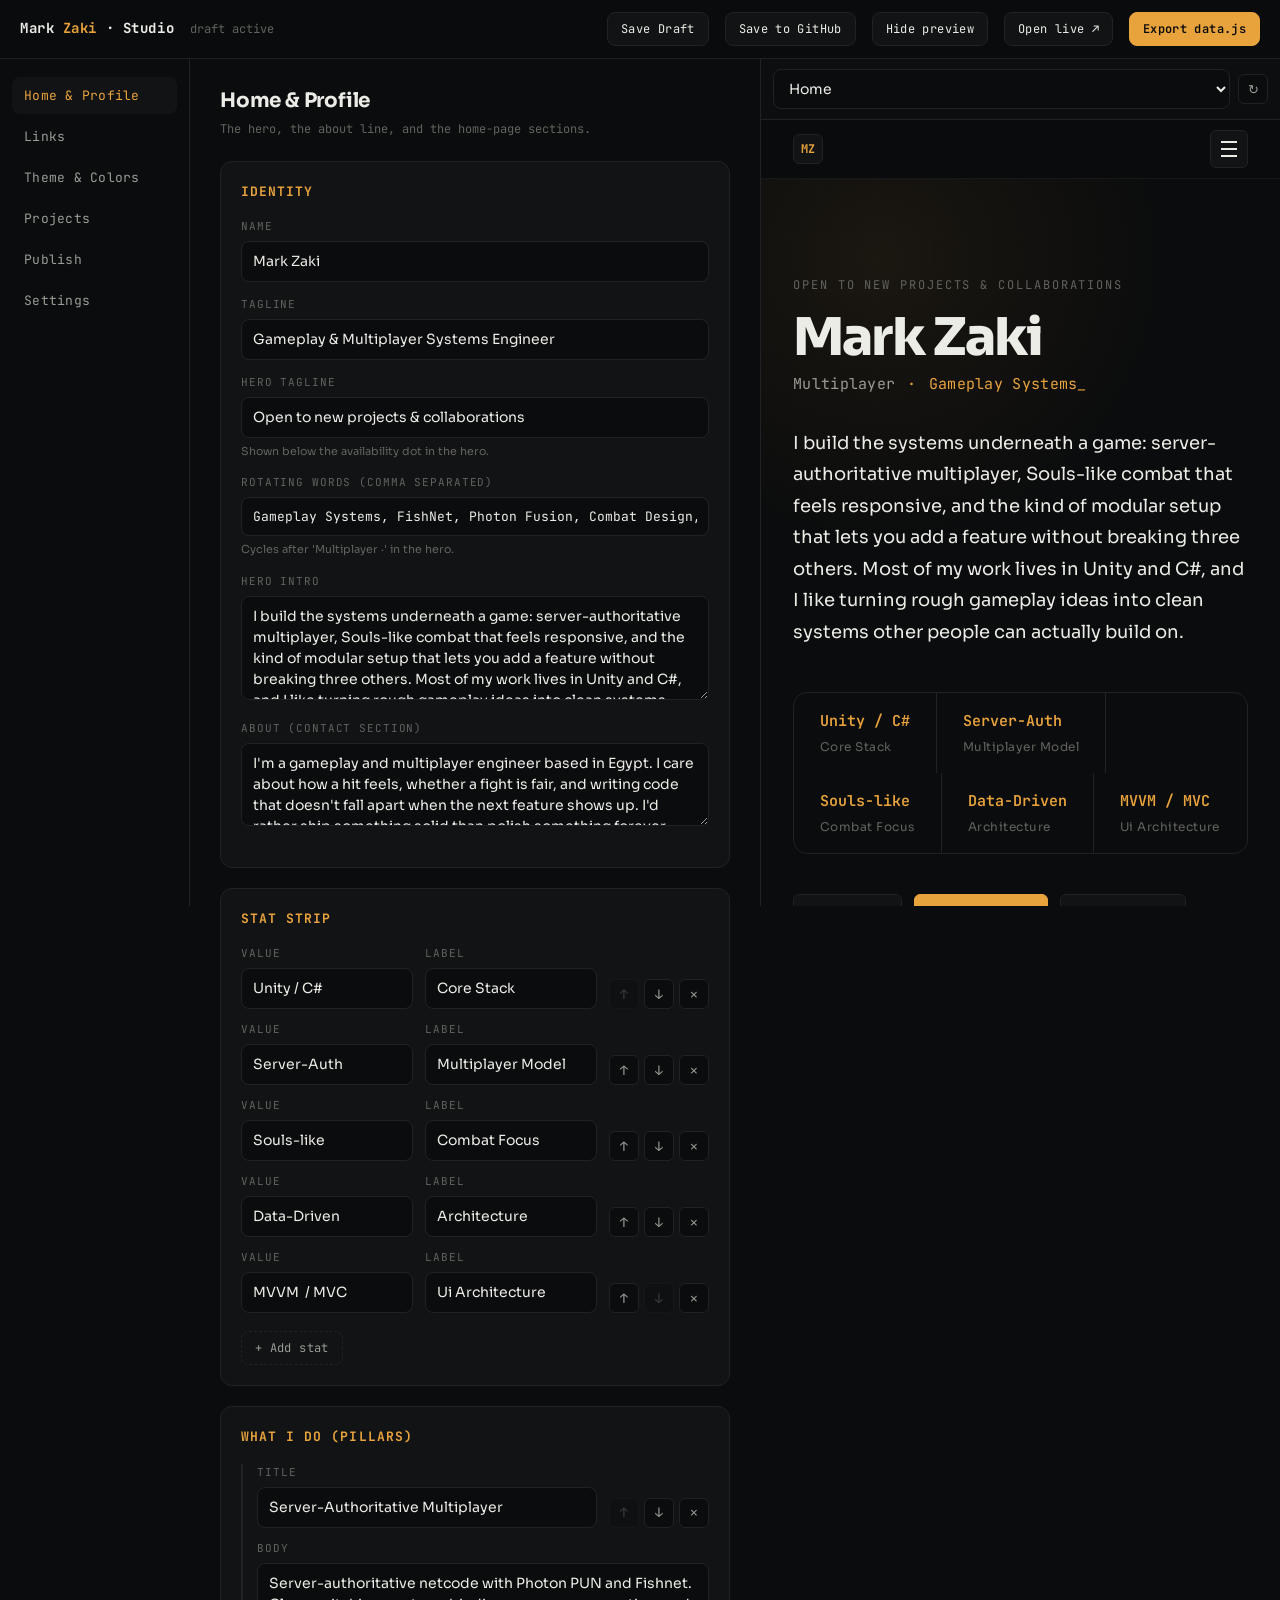
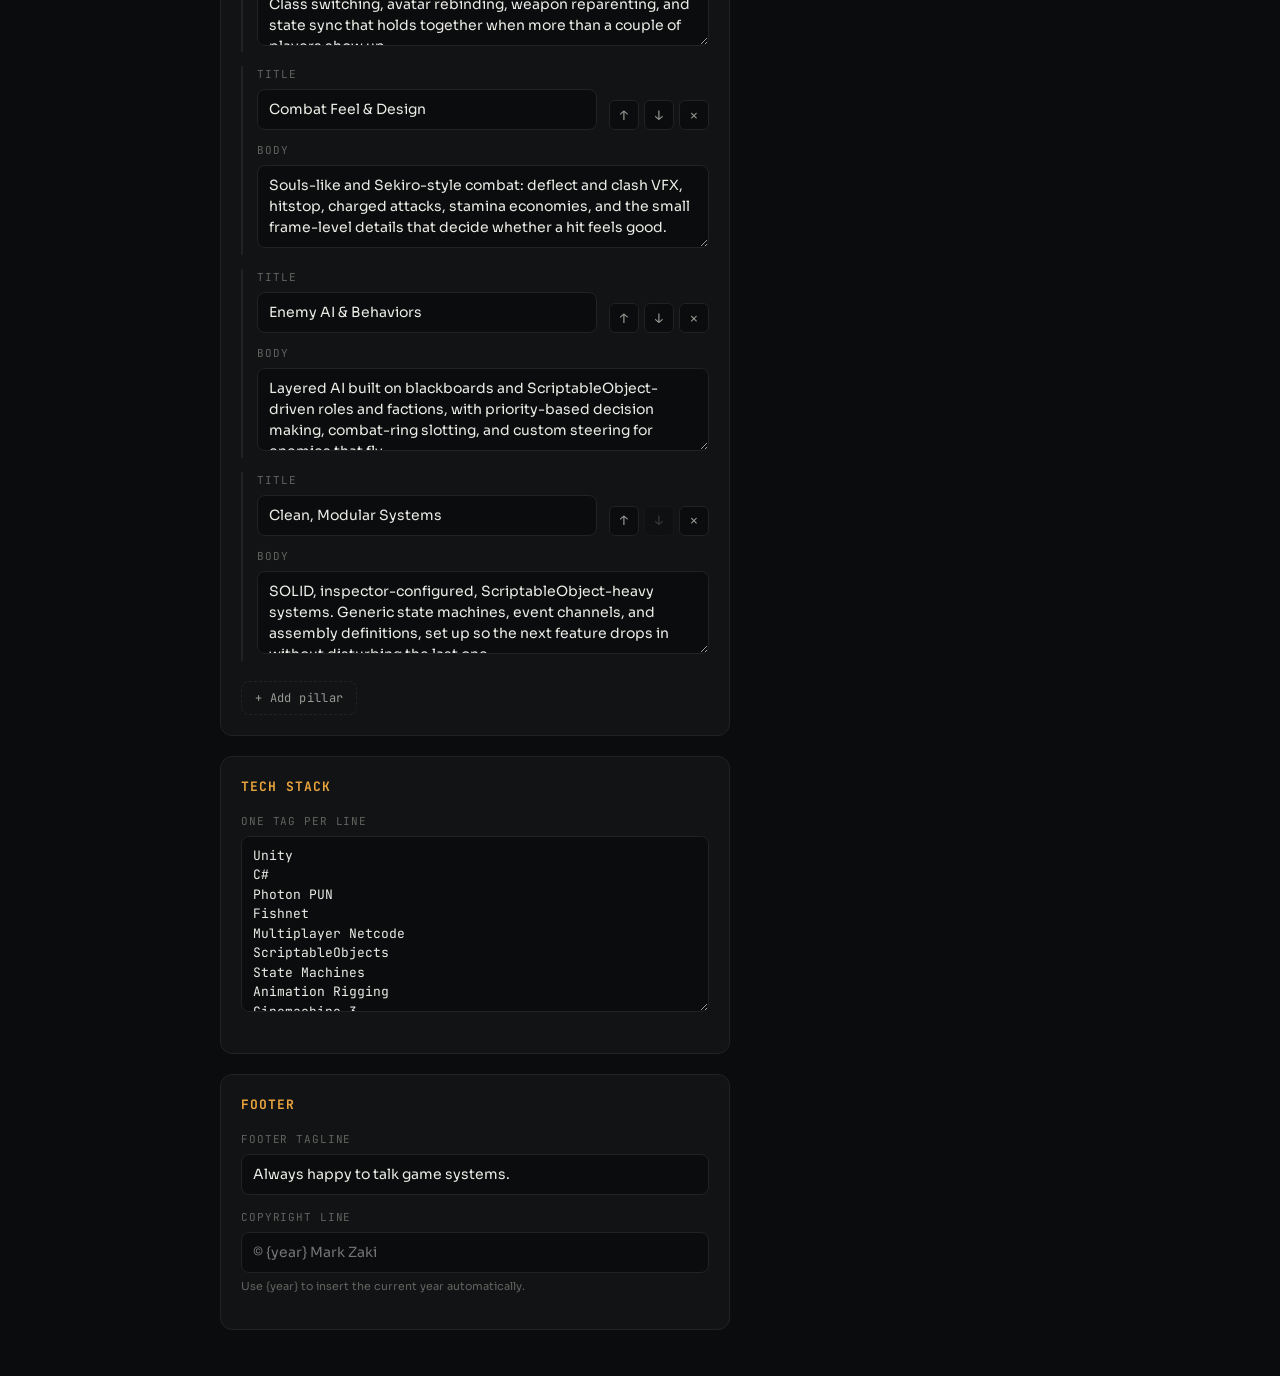
==== admin.html @ e25f1e4b "policy" ====
<!DOCTYPE html>
<html lang="en">
<head>
  <meta charset="UTF-8">
  <meta name="viewport" content="width=device-width, initial-scale=1.0">
  <meta name="referrer" content="strict-origin-when-cross-origin">
  <meta name="robots" content="noindex, nofollow">
  <title>Studio · Site Editor</title>
  <link href="https://fonts.googleapis.com/css2?family=Sora:wght@400;500;600;700;800&family=JetBrains+Mono:wght@400;500;600&display=swap" rel="stylesheet">
  <style>
    :root{
      --bg:#0b0c0d; --panel:#121315; --panel2:#0d0e0f; --line:#202225; --line-soft:#17181a;
      --text:#ECECE7; --muted:#9a9b95; --faint:#62635e; --accent:#E8A33D; --accent-deep:#a86c1f;
      --ok:#7fb069; --warn:#e06b5e; --radius:8px; --mono:"JetBrains Mono",monospace; --sans:"Sora",system-ui,sans-serif;
    }
    *{box-sizing:border-box;margin:0;padding:0}
    body{background:var(--bg);color:var(--text);font-family:var(--sans);font-size:14px;line-height:1.55;-webkit-font-smoothing:antialiased}
    a{color:var(--accent)}
    button{font-family:var(--mono);cursor:pointer}

    /* ---- top bar ---- */
    .top{position:sticky;top:0;z-index:20;display:flex;align-items:center;gap:16px;
      padding:12px 20px;background:rgba(11,12,13,.85);backdrop-filter:blur(10px);border-bottom:1px solid var(--line)}
    .top__brand{font-family:var(--mono);font-weight:700;letter-spacing:.04em}
    .top__brand b{color:var(--accent)}
    .top__status{font-family:var(--mono);font-size:12px;color:var(--faint)}
    .top__status.saved{color:var(--ok)}
    .top__spacer{flex:1}
    .top button{font-size:12px;letter-spacing:.03em;padding:8px 13px;border-radius:var(--radius);
      border:1px solid var(--line);background:var(--panel);color:var(--text);transition:.16s}
    .top button:hover{border-color:var(--accent-deep);color:var(--accent)}
    .top button.primary{background:var(--accent);color:#0a0a0b;border-color:var(--accent);font-weight:600}
    .top button.primary:hover{color:#0a0a0b;filter:brightness(1.06)}

    /* ---- layout ---- */
    .shell{display:grid;grid-template-columns:190px minmax(0,1fr) minmax(0,520px);min-height:calc(100vh - 53px)}
    .side{border-right:1px solid var(--line);padding:18px 12px;position:sticky;top:53px;align-self:start;height:calc(100vh - 53px);overflow:auto}
    .side button{display:block;width:100%;text-align:left;padding:10px 12px;margin-bottom:4px;border:0;border-radius:var(--radius);
      background:transparent;color:var(--muted);font-size:13px;letter-spacing:.02em}
    .side button:hover{background:var(--panel);color:var(--text)}
    .side button.on{background:var(--panel);color:var(--accent)}
    .main{padding:26px 30px;overflow:auto}
    .preview{border-left:1px solid var(--line);background:var(--panel2);display:flex;flex-direction:column;position:sticky;top:53px;height:calc(100vh - 53px)}
    .preview__bar{display:flex;gap:8px;align-items:center;padding:10px 12px;border-bottom:1px solid var(--line)}
    .preview__bar select{flex:1;min-width:0}
    .preview iframe{flex:1;width:100%;border:0;background:#fff}
    .preview.hidden{display:none}

    /* ---- forms ---- */
    h2.tab-title{font-size:20px;font-weight:700;letter-spacing:-.01em;margin-bottom:4px}
    .tab-sub{color:var(--faint);font-family:var(--mono);font-size:12px;margin-bottom:22px}
    .panel{border:1px solid var(--line);border-radius:12px;background:var(--panel);padding:20px;margin-bottom:20px}
    .panel>h3{font-size:13px;font-family:var(--mono);letter-spacing:.08em;text-transform:uppercase;color:var(--accent);margin-bottom:16px}
    .f{display:block;margin-bottom:14px}
    .f__label{display:block;font-family:var(--mono);font-size:11px;letter-spacing:.08em;text-transform:uppercase;color:var(--faint);margin-bottom:6px}
    .f__hint{display:block;font-size:11px;color:var(--faint);margin-top:5px}
    .in{width:100%;font-family:var(--sans);font-size:14px;color:var(--text);background:var(--bg);
      border:1px solid var(--line);border-radius:var(--radius);padding:9px 11px;line-height:1.5}
    .in:focus{outline:none;border-color:var(--accent-deep);box-shadow:0 0 0 3px rgba(232,163,61,.1)}
    textarea.in{resize:vertical;min-height:64px}
    .in--mono{font-family:var(--mono);font-size:13px}
    .row{display:flex;gap:12px;align-items:flex-end;margin-bottom:12px}
    .row .f{flex:1;margin-bottom:0}
    .grid2{display:grid;grid-template-columns:1fr 1fr;gap:0 14px}
    .check{display:inline-flex;align-items:center;gap:8px;font-size:13px;color:var(--text);margin:6px 0;cursor:pointer}
    .check input{width:16px;height:16px;accent-color:var(--accent)}
    .tools{display:flex;gap:5px}
    .mini{width:30px;height:30px;border:1px solid var(--line);border-radius:6px;background:var(--bg);color:var(--muted);font-size:13px}
    .mini:hover:not([disabled]){border-color:var(--accent-deep);color:var(--accent)}
    .mini[disabled]{opacity:.3;cursor:not-allowed}
    .add{font-size:12px;letter-spacing:.03em;padding:8px 13px;border:1px dashed var(--line);border-radius:var(--radius);
      background:transparent;color:var(--muted);margin-top:6px}
    .add:hover{border-color:var(--accent);color:var(--accent)}
    .danger{color:var(--warn);border-color:transparent;background:transparent}
    .danger:hover{color:#fff;background:var(--warn)}

    /* ---- project list ---- */
    .plist{display:flex;flex-direction:column;gap:10px}
    .pitem{display:flex;align-items:center;gap:12px;border:1px solid var(--line);border-radius:10px;background:var(--panel);padding:12px 14px}
    .pitem__main{flex:1;min-width:0}
    .pitem__title{font-weight:600}
    .pitem__meta{font-family:var(--mono);font-size:11px;color:var(--faint);white-space:nowrap;overflow:hidden;text-overflow:ellipsis}
    .star{font-size:16px;background:none;border:0;color:var(--faint)}
    .star.on{color:var(--accent)}
    .chiprow{display:flex;flex-wrap:wrap;gap:6px;margin-top:8px}
    .typebtns{display:flex;flex-wrap:wrap;gap:6px;margin-top:8px}
    .typebtns button{font-size:11px;padding:6px 10px;border:1px solid var(--line);border-radius:6px;background:var(--bg);color:var(--muted)}
    .typebtns button:hover{border-color:var(--accent-deep);color:var(--accent)}
    .media-ed{border:1px solid var(--line-soft);border-radius:10px;padding:14px;margin-bottom:12px;background:var(--panel2)}
    .sub{border-left:2px solid var(--line);padding-left:14px;margin:10px 0}
    .thumbprev{width:140px;aspect-ratio:16/10;object-fit:cover;border:1px solid var(--line);border-radius:6px;margin-top:8px;background:var(--bg)}
    .note{font-family:var(--mono);font-size:12px;color:var(--faint);background:var(--panel2);border:1px solid var(--line-soft);border-radius:8px;padding:12px 14px;margin-bottom:18px;line-height:1.6}
    .note b{color:var(--accent)}
    .swatch{display:flex;align-items:center;gap:10px;margin-bottom:10px}
    .swatch input[type=color]{width:42px;height:34px;padding:0;border:1px solid var(--line);border-radius:6px;background:none;cursor:pointer}
    .swatch input[type=text]{width:110px;font-family:var(--mono);font-size:12px}
    .swatch span{font-family:var(--mono);font-size:12px;color:var(--muted);width:130px}
    pre.export{white-space:pre-wrap;word-break:break-word;background:var(--panel2);border:1px solid var(--line);border-radius:8px;
      padding:14px;font-family:var(--mono);font-size:11px;max-height:320px;overflow:auto;color:var(--muted)}

    /* ---- lock ---- */
    .lock{position:fixed;inset:0;z-index:50;display:grid;place-items:center;background:var(--bg)}
    .lock__box{width:min(360px,90vw);text-align:center}
    .lock__box h1{font-size:18px;margin-bottom:6px}
    .lock__box p{color:var(--faint);font-size:13px;margin-bottom:18px}
    .lock__box input{margin-bottom:12px}
    .lock__box button{width:100%;padding:11px;border-radius:var(--radius);background:var(--accent);color:#0a0a0b;border:0;font-weight:600}
    .lock__err{color:var(--warn);font-size:12px;min-height:1em;margin-top:8px}
    @media(max-width:1100px){ .shell{grid-template-columns:170px 1fr} .preview{display:none} }
  </style>
</head>
<body>

  <!-- optional passphrase gate -->
  <div class="lock" id="lock" style="display:none">
    <div class="lock__box">
      <h1>Site Editor</h1>
      <p>Enter your passphrase to continue.</p>
      <input class="in" id="lock-input" type="password" placeholder="Passphrase" autocomplete="current-password">
      <button id="lock-go">Unlock</button>
      <div class="lock__err" id="lock-err"></div>
    </div>
  </div>

  <div id="app" style="display:none">
    <div class="top">
      <span class="top__brand">Mark <b>Zaki</b> · Studio</span>
      <span class="top__status" id="status">draft loaded</span>
      <span class="top__spacer"></span>
      <button id="btn-save">Save Draft</button>
      <button id="btn-github">Save to GitHub</button>
      <button id="btn-preview-toggle">Hide preview</button>
      <button id="btn-open">Open live ↗</button>
      <button class="primary" id="btn-export">Export data.js</button>
    </div>

    <div class="shell">
      <nav class="side" id="side"></nav>
      <main class="main" id="main"></main>
      <section class="preview" id="preview">
        <div class="preview__bar">
          <select class="in" id="preview-page">
            <option value="index.html">Home</option>
            <option value="projects.html">All Projects</option>
          </select>
          <button class="mini" id="preview-refresh" title="Refresh">↻</button>
        </div>
        <iframe id="preview-frame" title="Live preview"></iframe>
      </section>
    </div>
  </div>

  <!-- defaults come from the committed data file -->
  <script src="data.js"></script>
  <script>
  (function(){
    "use strict";
    var DRAFT_KEY = "mzPortfolioDraft";
    var PASS_KEY  = "mzAdminPassHash";

    /* ---------- tiny DOM helper ---------- */
    function h(tag, opts, kids){
      var e = document.createElement(tag);
      opts = opts || {};
      if (typeof opts === "string") { e.className = opts; }
      else {
        for (var k in opts){
          if (k === "class") e.className = opts[k];
          else if (k === "text") e.textContent = opts[k];
          else if (k === "html") e.innerHTML = opts[k];
          else if (k === "attrs") for (var a in opts.attrs) e.setAttribute(a, opts.attrs[a]);
          else if (k === "on") for (var ev in opts.on) e.addEventListener(ev, opts.on[ev]);
          else { try { e[k] = opts[k]; } catch(_){ e.setAttribute(k, opts[k]); } }
        }
      }
      if (kids != null){
        (Array.isArray(kids)?kids:[kids]).forEach(function(c){
          if (c == null || c === false) return;
          e.appendChild(typeof c === "string" ? document.createTextNode(c) : c);
        });
      }
      return e;
    }
    function clone(o){ return JSON.parse(JSON.stringify(o)); }
    function slug(s){ return String(s||"").toLowerCase().trim().replace(/[^a-z0-9]+/g,"-").replace(/^-|-$/g,"") || "project"; }
    function parseYouTube(v){ if(!v) return ""; var s=String(v).trim(); var m=s.match(/(?:youtu\.be\/|v=|embed\/|shorts\/|live\/)([\w-]{6,})/); return m ? m[1] : s; }

    /* ---------- state ---------- */
    var DEFAULTS = {
      PROFILE: (typeof PROFILE !== "undefined") ? clone(PROFILE) : {},
      THEME:   (typeof THEME   !== "undefined") ? clone(THEME)   : {},
      PROJECTS:(typeof PROJECTS !== "undefined") ? clone(PROJECTS): []
    };
    var state;
    (function init(){
      var draft = null;
      try { draft = JSON.parse(localStorage.getItem(DRAFT_KEY) || "null"); } catch(e){}
      state = draft && draft.PROFILE ? draft : clone(DEFAULTS);
      // make sure containers exist
      state.PROFILE = state.PROFILE || {};
      state.THEME = state.THEME || clone(DEFAULTS.THEME);
      state.PROJECTS = state.PROJECTS || [];
    })();

    var statusEl, mainEl, previewFrame, previewPage, previewBox, savedTimer, prevTimer;
    var GH_KEY = "mzGitHubSettings";
    function loadGitHubSettings(){ try { return JSON.parse(localStorage.getItem(GH_KEY) || "null"); } catch(e){ return null; } }
    function saveGitHubSettings(s){ localStorage.setItem(GH_KEY, JSON.stringify(s)); }
    function utf8ToBase64(str){
      var bytes = new TextEncoder().encode(str);
      var bin = Array.from(bytes, function(b){ return String.fromCharCode(b); }).join("");
      return btoa(bin);
    }
    function setStatus(txt, ok){ if(!statusEl) return; statusEl.textContent = txt; statusEl.className = "top__status" + (ok?" saved":""); }
    function save(){
      localStorage.setItem(DRAFT_KEY, JSON.stringify(state));
      setStatus("saved ✓", true);
      clearTimeout(savedTimer); savedTimer = setTimeout(function(){ setStatus("draft active"); }, 1200);
      clearTimeout(prevTimer); prevTimer = setTimeout(refreshPreview, 700);
    }
    function reRender(){ save(); render(); }

    function refreshPreview(){
      if (!previewFrame || previewBox.classList.contains("hidden")) return;
      var base = previewPage.value;
      previewFrame.src = base + (base.indexOf("?")>-1?"&":"?") + "_=" + Date.now();
    }

    function saveToGitHub(){
      var gh = loadGitHubSettings() || {};
      if (!gh.token || !gh.owner || !gh.repo) {
        alert("Configure GitHub token, owner, and repo in Settings first.");
        current = "settings"; editing = null; render(); return;
      }
      var content = buildDataJs();
      var b64 = utf8ToBase64(content);
      var path = gh.path || "data.js";
      var branch = gh.branch || "main";
      var apiUrl = "https://api.github.com/repos/" + encodeURIComponent(gh.owner) + "/" + encodeURIComponent(gh.repo) + "/contents/" + path;

      setStatus("saving to GitHub...");
      fetch(apiUrl + "?ref=" + encodeURIComponent(branch), {
        headers: { "Authorization": "token " + gh.token, "Accept": "application/vnd.github.v3+json" }
      })
      .then(function(r){ return r.json().then(function(d){ return {ok:r.ok, status:r.status, data:d}; }); })
      .then(function(res){
        if (!res.ok && res.status !== 404) {
          throw new Error(res.data.message || "GitHub error " + res.status);
        }
        var sha = res.status === 404 ? null : res.data.sha;
        var body = { message: "Update data.js from admin panel", content: b64, branch: branch };
        if (sha) body.sha = sha;
        return fetch(apiUrl, {
          method: "PUT",
          headers: {
            "Authorization": "token " + gh.token,
            "Accept": "application/vnd.github.v3+json",
            "Content-Type": "application/json"
          },
          body: JSON.stringify(body)
        });
      })
      .then(function(r){ return r.json().then(function(d){ return {ok:r.ok, status:r.status, data:d}; }); })
      .then(function(res){
        if (!res.ok) throw new Error(res.data.message || "GitHub PUT error " + res.status);
        setStatus("saved to GitHub ✓", true);
        clearTimeout(savedTimer); savedTimer = setTimeout(function(){ setStatus("draft active"); }, 3000);
        alert("data.js committed to GitHub. It may take 1–2 minutes for GitHub Pages to update.");
      })
      .catch(function(err){
        setStatus("GitHub save failed", false);
        console.error(err);
        alert("Failed to save to GitHub: " + err.message);
      });
    }

    /* ---------- field builders ---------- */
    function field(label, value, onChange, o){
      o = o || {};
      var props = {
        class: "in" + (o.mono ? " in--mono" : ""),
        value: value == null ? "" : value,
        placeholder: o.placeholder || "",
        on: { input: function(e){ onChange(e.target.value); } }
      };
      if (o.textarea) props.rows = o.rows || 4;     // textareas: rows, never .type (read-only)
      else props.type = o.type || "text";
      var input = h(o.textarea ? "textarea" : "input", props);
      return h("label", {class:"f"}, [
        h("span", {class:"f__label", text:label}),
        input,
        o.hint ? h("span",{class:"f__hint",text:o.hint}) : null
      ]);
    }
    function selectField(label, value, options, onChange){
      var sel = h("select", {class:"in", on:{ change:function(e){ onChange(e.target.value); } }},
        options.map(function(o){ return h("option",{value:o.value, selected:o.value===value, text:o.label}); }));
      return h("label",{class:"f"},[ h("span",{class:"f__label",text:label}), sel ]);
    }
    function checkField(label, checked, onChange){
      return h("label",{class:"check"},[
        h("input",{type:"checkbox", checked:!!checked, on:{ change:function(e){ onChange(e.target.checked); } }}),
        h("span",{text:label})
      ]);
    }
    function uploadField(label, cb){
      var input = h("input",{type:"file", class:"in", attrs:{accept:"image/*"}, on:{ change:function(e){
        var f = e.target.files[0]; if(!f) return;
        var r = new FileReader();
        r.onload = function(){
          if (f.size > 800*1024 && !confirm("This image is "+Math.round(f.size/1024)+" KB. Embedding large images bloats data.js. For big files, drop them in assets/media/ and paste the path instead.\n\nEmbed anyway?")) { e.target.value=""; return; }
          cb(r.result);
        };
        r.readAsDataURL(f);
      }}});
      return h("label",{class:"f"},[ h("span",{class:"f__label",text:label}), input ]);
    }
    function rowTools(arr, i, after){
      function mk(t, disabled, fn){ return h("button",{class:"mini", text:t, attrs: disabled?{disabled:""}:{}, on:{ click:fn }}); }
      return h("div",{class:"tools"},[
        mk("↑", i===0, function(){ var t=arr[i-1]; arr[i-1]=arr[i]; arr[i]=t; after(); }),
        mk("↓", i===arr.length-1, function(){ var t=arr[i+1]; arr[i+1]=arr[i]; arr[i]=t; after(); }),
        mk("✕", false, function(){ if(confirm("Remove this item?")){ arr.splice(i,1); after(); } })
      ]);
    }
    function addBtn(label, fn){ return h("button",{class:"add", text:label, on:{ click:fn }}); }
    function panel(title, kids){ return h("div",{class:"panel"},[ h("h3",{text:title}) ].concat(Array.isArray(kids)?kids:[kids])); }
    function listToText(a){ return (a||[]).join("\n"); }
    function textToList(t){ return String(t||"").split("\n").map(function(s){return s.trim();}).filter(Boolean); }
    function csvToList(t){ return String(t||"").split(",").map(function(s){return s.trim();}).filter(Boolean); }

    /* ---------- media editor (cover / hero / gallery items) ---------- */
    function mediaEditor(m, after, opts){
      opts = opts || {};
      var wrap = h("div",{class:"media-ed"});
      function rebuild(){ var n = mediaEditor(m, after, opts); wrap.replaceWith(n); }
      var types = ["text","image","video","youtube","embed"];
      wrap.appendChild(selectField("Media type", m.type || "text",
        types.map(function(t){return {value:t,label:t};}),
        function(v){ m.type = v; save(); rebuild(); }));

      if (!m.type || m.type === "text"){
        wrap.appendChild(field("Big label", m.label, function(v){ m.label=v; save(); }, {placeholder:"RUF", mono:true}));
        wrap.appendChild(field("Sub-label", m.sub, function(v){ m.sub=v; save(); }, {placeholder:"Radiant Undead Framework"}));
      } else if (m.type === "image"){
        wrap.appendChild(field("Image path or URL", m.src, function(v){ m.src=v; save(); rebuild(); }, {placeholder:"assets/media/shot.png", mono:true}));
        wrap.appendChild(uploadField("…or upload an image (embeds into the file)", function(d){ m.src=d; save(); rebuild(); }));
        wrap.appendChild(field("Alt text", m.alt, function(v){ m.alt=v; save(); }));
        if (m.src) wrap.appendChild(h("img",{class:"thumbprev", src:m.src, alt:""}));
      } else if (m.type === "video"){
        wrap.appendChild(field("Video path or URL (.mp4)", m.src, function(v){ m.src=v; save(); }, {placeholder:"assets/media/clip.mp4", mono:true}));
        wrap.appendChild(field("Poster image (path/URL)", m.poster, function(v){ m.poster=v; save(); }, {placeholder:"assets/media/poster.png", mono:true}));
        wrap.appendChild(field("Short label", m.label, function(v){ m.label=v; save(); }));
      } else if (m.type === "youtube"){
        var ytInput;
        var ytOnChange = function(e){
          var id = parseYouTube(e.target.value);
          m.id = id;
          e.target.value = id;
          save();
        };
        ytInput = h("input", {class:"in in--mono", type:"text", value: m.id || "", placeholder:"https://youtu.be/VIDEO_ID",
          on: { change: ytOnChange, blur: ytOnChange }});
        wrap.appendChild(h("label",{class:"f"},[
          h("span",{class:"f__label",text:"YouTube link or ID"}),
          ytInput,
          h("span",{class:"f__hint",text:"Paste the full link. The ID is extracted when you leave the field."})
        ]));
        wrap.appendChild(field("Short label", m.label, function(v){ m.label=v; save(); }));
      } else if (m.type === "embed"){
        wrap.appendChild(field("Embed URL (iframe src)", m.src, function(v){ m.src=v; save(); }, {placeholder:"https://itch.io/embed/123456", mono:true, hint:"itch.io, Sketchfab, Steam widget, etc."}));
        wrap.appendChild(field("Title / label", m.title || m.label, function(v){ m.title=v; save(); }));
      }

      if (opts.gallery){
        wrap.appendChild(checkField("Featured: show this one first in the gallery", m.featured, function(c){
          if (c) opts.list.forEach(function(x){ if(x!==m) x.featured=false; });
          m.featured = c; after();
        }));
        wrap.appendChild(field("Caption under main viewer", m.label2, function(v){ m.label2=v; save(); }));
      }
      return wrap;
    }

    /* ====================================================================
       TABS
       ==================================================================== */
    var TABS = [
      {id:"home",     label:"Home & Profile", render:renderHome},
      {id:"links",    label:"Links",          render:renderLinks},
      {id:"theme",    label:"Theme & Colors", render:renderTheme},
      {id:"projects", label:"Projects",       render:renderProjects},
      {id:"publish",  label:"Publish",        render:renderPublish},
      {id:"settings", label:"Settings",       render:renderSettings}
    ];
    var current = "home";
    var editing = null; // project index when editing

    function render(){
      // sidebar
      var side = document.getElementById("side");
      side.innerHTML = "";
      TABS.forEach(function(t){
        side.appendChild(h("button",{class: current===t.id?"on":"", text:t.label, on:{ click:function(){ current=t.id; editing=null; render(); mainEl.scrollTop=0; } }}));
      });
      mainEl.innerHTML = "";
      var tab = TABS.filter(function(t){return t.id===current;})[0];
      tab.render();
    }
    function head(title, sub){
      mainEl.appendChild(h("h2",{class:"tab-title",text:title}));
      if (sub) mainEl.appendChild(h("div",{class:"tab-sub",text:sub}));
    }

    /* ---------- HOME & PROFILE ---------- */
    function renderHome(){
      head("Home & Profile", "The hero, the about line, and the home-page sections.");
      var P = state.PROFILE;

      mainEl.appendChild(panel("Identity", [
        field("Name", P.name, function(v){ P.name=v; save(); }),
        field("Tagline", P.tagline, function(v){ P.tagline=v; save(); }, {placeholder:"Gameplay & Multiplayer Systems Engineer"}),
        field("Hero tagline", P.heroTag, function(v){ P.heroTag=v; save(); }, {placeholder:"Open to new projects & collaborations", hint:"Shown below the availability dot in the hero."}),
        field("Rotating words (comma separated)", (P.roleWords||[]).join(", "), function(v){ P.roleWords=csvToList(v); save(); }, {mono:true, hint:"Cycles after 'Multiplayer ·' in the hero."}),
        field("Hero intro", P.intro, function(v){ P.intro=v; save(); }, {textarea:true, rows:4}),
        field("About (contact section)", P.about, function(v){ P.about=v; save(); }, {textarea:true, rows:3})
      ]));

      // stats
      var stats = P.stats || (P.stats=[]);
      var statBox = h("div");
      stats.forEach(function(s,i){
        statBox.appendChild(h("div",{class:"row"},[
          field("Value", s.value, function(v){ s.value=v; save(); }),
          field("Label", s.label, function(v){ s.label=v; save(); }),
          rowTools(stats,i,reRender)
        ]));
      });
      statBox.appendChild(addBtn("+ Add stat", function(){ stats.push({value:"",label:""}); reRender(); }));
      mainEl.appendChild(panel("Stat strip", statBox));

      // pillars
      var pillars = P.pillars || (P.pillars=[]);
      var pBox = h("div");
      pillars.forEach(function(p,i){
        pBox.appendChild(h("div",{class:"sub"},[
          h("div",{class:"row"},[ field("Title", p.title, function(v){ p.title=v; save(); }), rowTools(pillars,i,reRender) ]),
          field("Body", p.body, function(v){ p.body=v; save(); }, {textarea:true, rows:3})
        ]));
      });
      pBox.appendChild(addBtn("+ Add pillar", function(){ pillars.push({title:"",body:""}); reRender(); }));
      mainEl.appendChild(panel("What I Do (pillars)", pBox));

      // stack
      mainEl.appendChild(panel("Tech stack", [
        field("One tag per line", listToText(P.stack), function(v){ P.stack=textToList(v); save(); }, {textarea:true, rows:8, mono:true})
      ]));

      mainEl.appendChild(panel("Footer", [
        field("Footer tagline", P.footerTagline || "", function(v){ P.footerTagline=v; save(); }, {placeholder:"Always happy to talk game systems."}),
        field("Copyright line", P.copyright || "", function(v){ P.copyright=v; save(); }, {placeholder:"© {year} Mark Zaki", hint:"Use {year} to insert the current year automatically."})
      ]));
    }

    /* ---------- LINKS ---------- */
    function renderLinks(){
      head("Links", "Buttons and social icons across the site. Leave a field blank to hide it.");
      var L = state.PROFILE.links || (state.PROFILE.links = {});
      mainEl.appendChild(panel("Profile links", [
        field("GitHub URL", L.github, function(v){ L.github=v; save(); }, {placeholder:"https://github.com/username", mono:true}),
        field("LinkedIn URL", L.linkedin, function(v){ L.linkedin=v; save(); }, {placeholder:"https://linkedin.com/in/username", mono:true}),
        field("Email", L.email, function(v){ L.email = v && v.indexOf("mailto:")!==0 && v.indexOf("@")>-1 ? "mailto:"+v : v; save(); }, {placeholder:"you@email.com", mono:true, hint:"'mailto:' is added automatically."}),
        field("Resume / CV path", L.resume, function(v){ L.resume=v; save(); }, {placeholder:"assets/resume.pdf", mono:true})
      ]));
    }

    /* ---------- THEME ---------- */
    function renderTheme(){
      head("Theme & Colors", "Re-skin the whole site. Changes appear in the preview after a moment.");
      var T = state.THEME;
      var swatches = [
        ["bg","Page background"],["bg2","Alt band"],["surface","Card surface"],["surface2","Hover surface"],
        ["line","Borders"],["lineSoft","Faint borders"],["text","Primary text"],["muted","Secondary text"],
        ["faint","Captions"],["accent","Accent"],["accentSoft","Accent (light)"],["accentDeep","Accent (deep)"]
      ];
      var box = h("div");
      swatches.forEach(function(pair){
        var key = pair[0];
        function setVal(v){ T[key]=v; save(); }
        var color = h("input",{type:"color", value: /^#/.test(T[key]||"")?T[key]:"#000000", on:{ input:function(e){ setVal(e.target.value); txt.value=e.target.value; } }});
        var txt = h("input",{type:"text", class:"in", value:T[key]||"", on:{ input:function(e){ setVal(e.target.value); if(/^#[0-9a-fA-F]{6}$/.test(e.target.value)) color.value=e.target.value; } }});
        box.appendChild(h("div",{class:"swatch"},[ h("span",{text:pair[1]}), color, txt ]));
      });
      mainEl.appendChild(panel("Palette", box));
      mainEl.appendChild(panel("Reset", [
        h("button",{class:"add", text:"Reset colors to default", on:{ click:function(){ if(confirm("Reset all colors to the original palette?")){ state.THEME = clone(DEFAULTS.THEME); reRender(); } }}})
      ]));
    }

    /* ---------- PROJECTS ---------- */
    function renderProjects(){
      if (editing != null) return renderProjectEditor(editing);
      head("Projects", state.PROJECTS.length + " project(s). Featured ones show on the home page.");
      var list = h("div",{class:"plist"});
      state.PROJECTS.forEach(function(p,i){
        list.appendChild(h("div",{class:"pitem"},[
          h("button",{class:"star"+(p.featured?" on":""), text:p.featured?"★":"☆", attrs:{title:"Toggle featured"}, on:{ click:function(){ p.featured=!p.featured; reRender(); } }}),
          h("div",{class:"pitem__main"},[
            h("div",{class:"pitem__title",text:p.title||"(untitled)"}),
            h("div",{class:"pitem__meta",text:(p.id||"")+"  ·  "+((p.tags||[]).join(", "))})
          ]),
          h("button",{class:"mini", text:"✎", attrs:{title:"Edit"}, on:{ click:function(){ editing=i; render(); mainEl.scrollTop=0; } }}),
          h("button",{class:"mini", text:"⧉", attrs:{title:"Duplicate"}, on:{ click:function(){ var c=clone(p); c.id=uniqueId(p.id||p.title); c.title=(p.title||"Project")+" copy"; state.PROJECTS.splice(i+1,0,c); reRender(); } }}),
          rowTools(state.PROJECTS,i,reRender)
        ]));
      });
      mainEl.appendChild(list);
      mainEl.appendChild(addBtn("+ New project", function(){
        state.PROJECTS.push({ id:uniqueId("new-project"), title:"New Project", subtitle:"", tagline:"", tags:[], featured:false,
          cover:{type:"text",label:"NEW",sub:""}, role:"", timeline:"", techStack:"", media:[], sections:[], gallery:[] });
        editing = state.PROJECTS.length-1; reRender();
      }));
    }
    function uniqueId(base){ var id=slug(base), n=2, ids=state.PROJECTS.map(function(p){return p.id;}); while(ids.indexOf(id)>-1){ id=slug(base)+"-"+(n++); } return id; }

    function renderProjectEditor(i){
      var p = state.PROJECTS[i];
      mainEl.appendChild(h("button",{class:"add", text:"← Back to all projects", on:{ click:function(){ editing=null; render(); } }}));
      head("Edit · " + (p.title||"project"), "");

      mainEl.appendChild(panel("Basics", [
        field("Title", p.title, function(v){ p.title=v; save(); }),
        field("URL id (unique, url-safe)", p.id, function(v){ p.id=slug(v); save(); }, {mono:true, hint:"Used in project.html?id=…"}),
        field("Eyebrow / subtitle", p.subtitle, function(v){ p.subtitle=v; save(); }, {placeholder:"Action RPG · Combat · AI"}),
        field("Tagline (one line on the card)", p.tagline, function(v){ p.tagline=v; save(); }, {textarea:true, rows:2}),
        field("Tags (comma separated)", (p.tags||[]).join(", "), function(v){ p.tags=csvToList(v); save(); }, {mono:true}),
        checkField("Featured (show on home page)", p.featured, function(c){ p.featured=c; save(); })
      ]));

      mainEl.appendChild(panel("Info sidebar", [
        field("Role", p.role, function(v){ p.role=v; save(); }),
        field("Timeline", p.timeline, function(v){ p.timeline=v; save(); }),
        field("Tech stack", p.techStack, function(v){ p.techStack=v; save(); })
      ]));

      // cover
      p.cover = p.cover || {type:"text",label:""};
      mainEl.appendChild(panel("Card cover (thumbnail in grids)", mediaEditor(p.cover, reRender, {})));

      // media gallery
      var media = p.media || (p.media=[]);
      var gbox = h("div");
      if (!media.length) gbox.appendChild(h("div",{class:"note", html:"No gallery media yet. Add a featured video plus images/clips. They appear as a main viewer with a thumbnail strip on the project page (Unity Asset Store style)."}));
      media.forEach(function(m,j){
        var item = h("div",{class:"sub"},[
          h("div",{class:"row"},[ h("div",{class:"f",style:"flex:1"},[ h("span",{class:"f__label",text:"Item "+(j+1)+(m.featured?" · featured":"")}) ]), rowTools(media,j,reRender) ]),
          mediaEditor(m, reRender, {gallery:true, list:media})
        ]);
        gbox.appendChild(item);
      });
      gbox.appendChild(h("div",{class:"typebtns"}, [
        ["youtube","+ YouTube"],["video","+ Video"],["image","+ Image"],["embed","+ Embed"],["text","+ Placeholder"]
      ].map(function(t){ return h("button",{text:t[1], on:{ click:function(){ media.push({type:t[0]}); reRender(); } }}); })));
      mainEl.appendChild(panel("Media gallery", gbox));

      // sections
      var secs = p.sections || (p.sections=[]);
      var sbox = h("div");
      secs.forEach(function(s,j){
        sbox.appendChild(h("div",{class:"sub"},[
          h("div",{class:"row"},[ field("Heading", s.heading, function(v){ s.heading=v; save(); }), rowTools(secs,j,reRender) ]),
          field("Body (blank line = new paragraph)", s.body, function(v){ s.body=v; save(); }, {textarea:true, rows:4}),
          field("Bullet list (one per line, optional)", listToText(s.list), function(v){ var l=textToList(v); if(l.length) s.list=l; else delete s.list; save(); }, {textarea:true, rows:3})
        ]));
      });
      sbox.appendChild(addBtn("+ Add section", function(){ secs.push({heading:"",body:""}); reRender(); }));
      mainEl.appendChild(panel("Write-up sections", sbox));

      // links
      var links = p.links || (p.links=[]);
      var lbox = h("div");
      links.forEach(function(l,j){
        lbox.appendChild(h("div",{class:"sub"},[
          h("div",{class:"row"},[ field("Button text", l.text, function(v){ l.text=v; save(); }), rowTools(links,j,reRender) ]),
          field("URL", l.url, function(v){ l.url=v; save(); }, {mono:true}),
          checkField("Accent (highlighted) button", l.accent, function(c){ l.accent=c; save(); })
        ]));
      });
      lbox.appendChild(addBtn("+ Add link", function(){ links.push({text:"",url:""}); reRender(); }));
      mainEl.appendChild(panel("Action buttons", lbox));

      mainEl.appendChild(h("button",{class:"add", text:"Preview this project ↗", on:{ click:function(){ previewPage.value; openPreviewProject(p.id); }}}));
      mainEl.appendChild(h("button",{class:"danger", style:"margin-left:8px;padding:8px 13px;border-radius:8px;font-size:12px", text:"Delete project", on:{ click:function(){ if(confirm('Delete "'+(p.title||"this project")+'"?')){ state.PROJECTS.splice(i,1); editing=null; reRender(); } }}}));
    }
    function openPreviewProject(id){
      var url = "project.html?id="+encodeURIComponent(id);
      if (previewBox.classList.contains("hidden")) { window.open(url,"_blank"); return; }
      // add the option if missing, then select + load
      var opt = Array.prototype.slice.call(previewPage.options).filter(function(o){return o.value===url;})[0];
      if (!opt){ opt = h("option",{value:url, text:"▸ "+id}); previewPage.appendChild(opt); }
      previewPage.value = url; refreshPreview();
    }

    /* ---------- PUBLISH ---------- */
    function buildDataJs(){
      return "/* =========================================================================\n" +
             "   PORTFOLIO DATA - Mark Zaki\n" +
             "   Generated by admin.html. You can still hand-edit this file by hand.\n" +
             "   ========================================================================= */\n\n" +
             "const PROFILE = " + JSON.stringify(state.PROFILE, null, 2) + ";\n\n" +
             "const THEME = " + JSON.stringify(state.THEME, null, 2) + ";\n\n" +
             "const PROJECTS = " + JSON.stringify(state.PROJECTS, null, 2) + ";\n";
    }
    function download(name, text, mime){
      var blob = new Blob([text], {type: mime || "text/plain"});
      var url = URL.createObjectURL(blob);
      var a = h("a", {href: url, download: name});
      document.body.appendChild(a); a.click();
      setTimeout(function(){ URL.revokeObjectURL(url); a.remove(); }, 200);
    }
    function renderPublish(){
      head("Publish", "Your edits live in this browser as a draft. To make them public, export data.js and commit it.");
      mainEl.appendChild(h("div",{class:"note", html:
        "<b>How publishing works.</b> The editor saves a working <em>draft</em> in this browser, and the preview reads it instantly. " +
        "The public site only changes when you replace <b>data.js</b> in your repository:<br><br>" +
        "1. Click <b>Export data.js</b> below (or in the top bar).<br>" +
        "2. In your GitHub repo, open <b>data.js</b> → Edit → paste the new contents (or drag the downloaded file in).<br>" +
        "3. Commit. GitHub Pages rebuilds and everyone sees the update."}));
      mainEl.appendChild(panel("Export", [
        h("button",{class:"add", text:"⬇ Export data.js (for the site)", on:{ click:function(){ download("data.js", buildDataJs(), "text/javascript"); } }}),
        h("button",{class:"add", style:"margin-left:8px", text:"⬇ Export JSON backup", on:{ click:function(){ download("portfolio-backup.json", JSON.stringify(state,null,2), "application/json"); } }}),
        h("label",{class:"add", style:"margin-left:8px;display:inline-block"}, [
          "⬆ Import JSON backup",
          h("input",{type:"file", style:"display:none", attrs:{accept:".json,application/json"}, on:{ change:function(e){
            var f=e.target.files[0]; if(!f) return; var r=new FileReader();
            r.onload=function(){ try{ var d=JSON.parse(r.result); if(!d.PROFILE) throw 0; state=d; editing=null; reRender(); alert("Backup imported."); }catch(x){ alert("That file is not a valid backup."); } };
            r.readAsText(f);
          }}})
        ])
      ]));
      mainEl.appendChild(panel("Preview of generated data.js", h("pre",{class:"export", text: buildDataJs()})));
      mainEl.appendChild(panel("Danger zone", [
        h("button",{class:"danger", style:"padding:8px 13px;border-radius:8px;font-size:12px", text:"Discard draft & reload from committed data.js", on:{ click:function(){
          if(confirm("Discard ALL unsaved edits and start from the committed data.js?")){ localStorage.removeItem(DRAFT_KEY); state=clone(DEFAULTS); editing=null; reRender(); }
        }}})
      ]));
    }

    /* ---------- SETTINGS (lock + GitHub) ---------- */
    function renderSettings(){
      head("Settings", "Optional passphrase lock and GitHub save setup.");
      var hasPass = !!localStorage.getItem(PASS_KEY);
      var gh = loadGitHubSettings() || {};

      mainEl.appendChild(h("div",{class:"note", html:
        "<b>Save to GitHub.</b> With a personal access token, the <b>Save to GitHub</b> button commits <b>data.js</b> directly to your repo. No manual export needed. " +
        "Create a token at GitHub → Settings → Developer settings → Personal access tokens → Tokens (classic), with <b>repo</b> scope."}));

      mainEl.appendChild(panel("GitHub save", [
        field("GitHub owner", gh.owner || "", function(v){ gh.owner = v; }, {mono:true, placeholder:"MarkZaki"}),
        field("Repository name", gh.repo || "", function(v){ gh.repo = v; }, {mono:true, placeholder:"MarkZaki.github.io"}),
        field("Branch", gh.branch || "", function(v){ gh.branch = v; }, {mono:true, placeholder:"main"}),
        field("File path", gh.path || "", function(v){ gh.path = v; }, {mono:true, placeholder:"data.js"}),
        field("Personal access token", gh.token || "", function(v){ gh.token = v; }, {type:"password", mono:true, placeholder:"ghp_..."}),
        h("button",{class:"add", text:"Save GitHub settings", on:{ click:function(){
          if(!gh.owner || !gh.repo){ alert("Owner and repo are required."); return; }
          saveGitHubSettings({
            owner: gh.owner.trim(),
            repo: gh.repo.trim(),
            branch: (gh.branch || "main").trim(),
            path: (gh.path || "data.js").trim(),
            token: gh.token.trim()
          });
          alert("GitHub settings saved.");
        }}})
      ]));

      mainEl.appendChild(h("div",{class:"note", html:
        "<b>Note on the lock.</b> This is light deterrence for a static site. The passphrase is checked in your browser, so it is not real security. " +
        "If you want this editor truly private, don't deploy <b>admin.html</b> publicly (keep it local, or remove it before pushing). The site itself does not link to it."}));
      mainEl.appendChild(panel("Passphrase lock", [
        h("div",{class:"f__label", text: hasPass ? "A passphrase is currently set." : "No passphrase set. The editor opens freely."}),
        field("Set / change passphrase", "", function(v){ window.__newpass = v; }, {type:"password", placeholder:"new passphrase"}),
        h("button",{class:"add", text:"Save passphrase", on:{ click:function(){
          if(!window.__newpass){ alert("Type a passphrase first."); return; }
          sha256(window.__newpass).then(function(hsh){ localStorage.setItem(PASS_KEY, hsh); window.__newpass=""; alert("Passphrase saved. It will be required next time you open the editor."); render(); });
        }}}),
        hasPass ? h("button",{class:"danger", style:"margin-left:8px;padding:8px 13px;border-radius:8px;font-size:12px", text:"Remove passphrase", on:{ click:function(){ if(confirm("Remove the passphrase lock?")){ localStorage.removeItem(PASS_KEY); render(); } }}}) : null
      ]));
    }

    /* ---------- crypto for lock ---------- */
    function sha256(str){
      var enc = new TextEncoder().encode(str);
      return crypto.subtle.digest("SHA-256", enc).then(function(buf){
        return Array.prototype.map.call(new Uint8Array(buf), function(b){ return ("0"+b.toString(16)).slice(-2); }).join("");
      });
    }

    /* ====================================================================
       BOOT
       ==================================================================== */
    function startApp(){
      document.getElementById("app").style.display = "";
      statusEl = document.getElementById("status");
      mainEl = document.getElementById("main");
      previewFrame = document.getElementById("preview-frame");
      previewPage = document.getElementById("preview-page");
      previewBox = document.getElementById("preview");

      document.getElementById("btn-save").addEventListener("click", function(){
        localStorage.setItem(DRAFT_KEY, JSON.stringify(state));
        setStatus("saved ✓", true);
        clearTimeout(savedTimer); savedTimer = setTimeout(function(){ setStatus("draft active"); }, 2000);
        refreshPreview();
      });
      document.getElementById("btn-github").addEventListener("click", saveToGitHub);
      document.getElementById("btn-export").addEventListener("click", function(){ download("data.js", buildDataJs(), "text/javascript"); });
      document.getElementById("btn-open").addEventListener("click", function(){ window.open(previewPage.value || "index.html", "_blank"); });
      document.getElementById("preview-refresh").addEventListener("click", refreshPreview);
      previewPage.addEventListener("change", refreshPreview);
      document.getElementById("btn-preview-toggle").addEventListener("click", function(){
        previewBox.classList.toggle("hidden");
        this.textContent = previewBox.classList.contains("hidden") ? "Show preview" : "Hide preview";
        refreshPreview();
      });

      render();
      setStatus("draft active");
      refreshPreview();
    }

    function boot(){
      var hash = localStorage.getItem(PASS_KEY);
      if (!hash){ startApp(); return; }
      var lock = document.getElementById("lock");
      lock.style.display = "";
      var input = document.getElementById("lock-input");
      var err = document.getElementById("lock-err");
      function tryUnlock(){
        sha256(input.value).then(function(h2){
          if (h2 === hash){ lock.style.display="none"; startApp(); }
          else { err.textContent = "Wrong passphrase."; input.select(); }
        });
      }
      document.getElementById("lock-go").addEventListener("click", tryUnlock);
      input.addEventListener("keydown", function(e){ if(e.key==="Enter") tryUnlock(); });
      input.focus();
    }

    boot();
  })();
  </script>
</body>
</html>
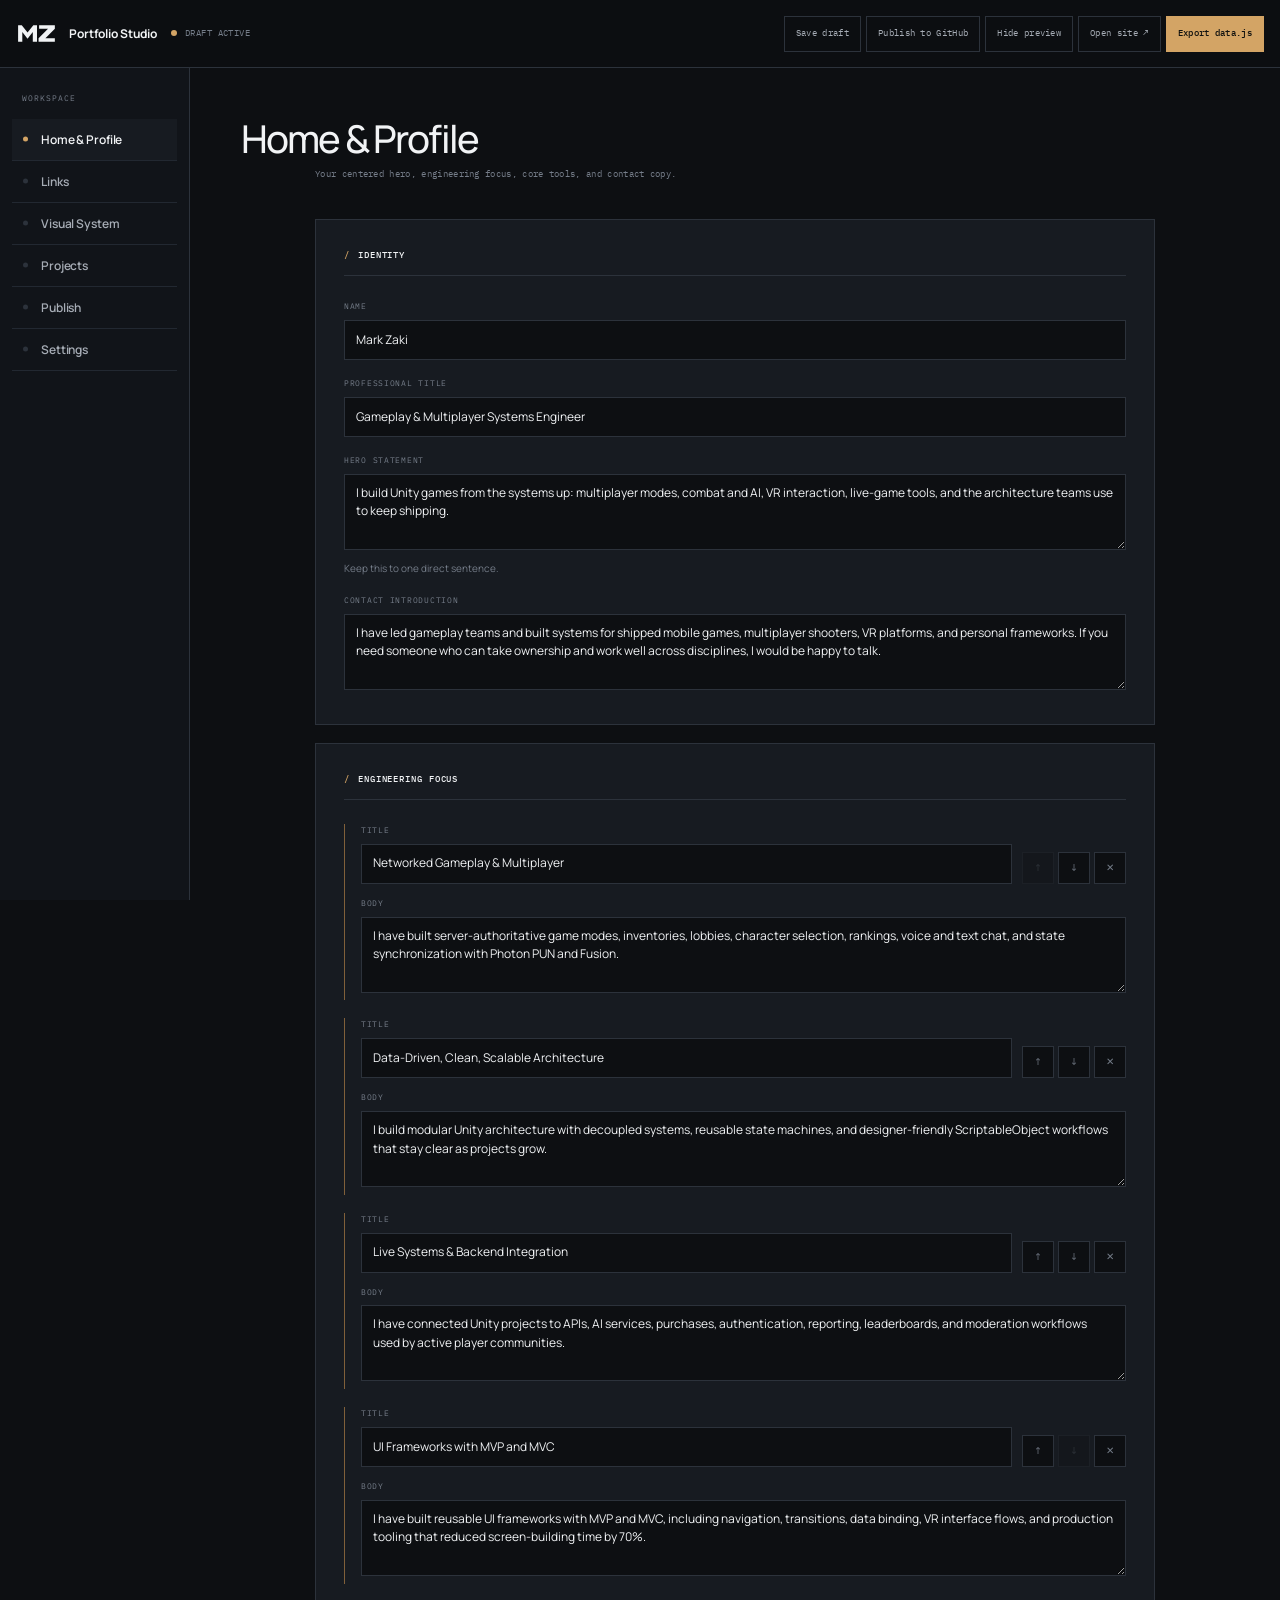
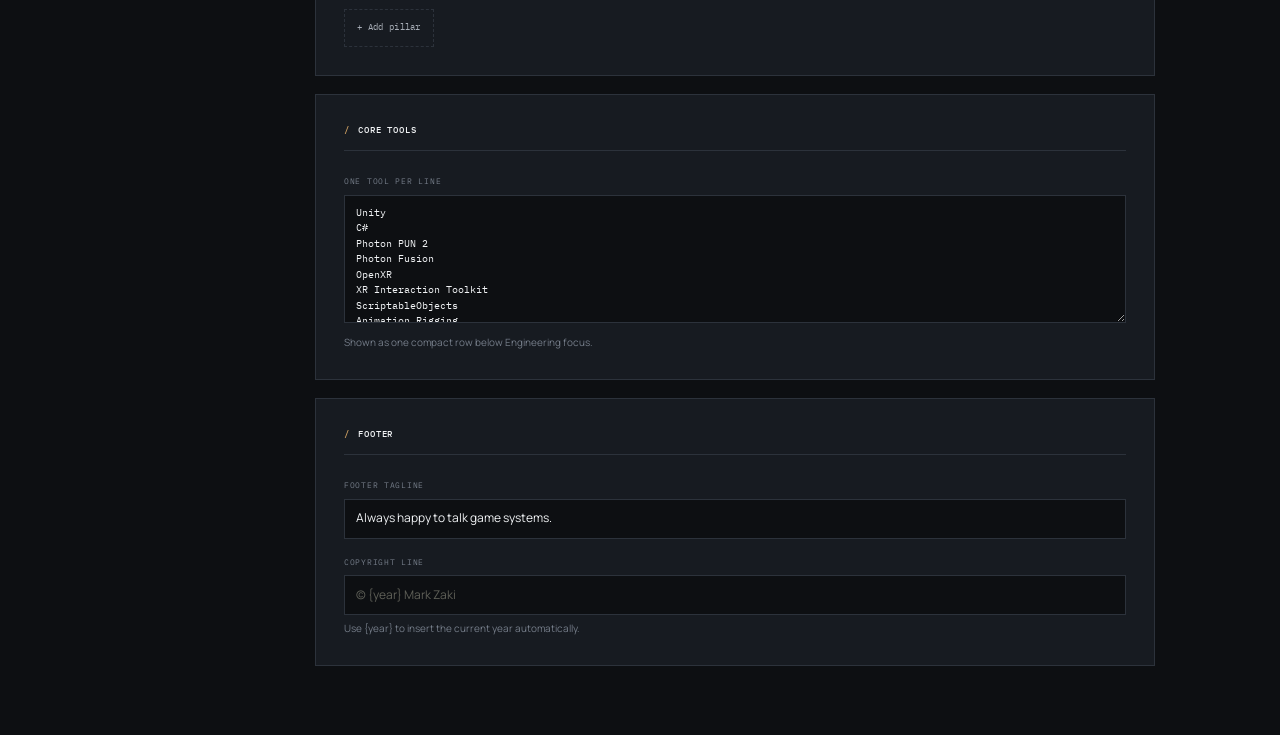
==== commit afa80004: "update" ====
--- a/admin.html
+++ b/admin.html
@@ -5,12 +5,14 @@
   <meta name="viewport" content="width=device-width, initial-scale=1.0">
   <meta name="referrer" content="strict-origin-when-cross-origin">
   <meta name="robots" content="noindex, nofollow">
-  <title>Studio · Site Editor</title>
-  <link href="https://fonts.googleapis.com/css2?family=Sora:wght@400;500;600;700;800&family=JetBrains+Mono:wght@400;500;600&display=swap" rel="stylesheet">
+  <title>Studio | Site Editor</title>
+  <meta name="theme-color" content="#0d0f12">
+  <link href="https://fonts.googleapis.com/css2?family=DM+Sans:wght@400;500;600;700&family=DM+Serif+Display&family=Fira+Code:wght@400;500&family=IBM+Plex+Mono:wght@400;500&family=IBM+Plex+Sans:wght@400;500;600;700&family=Instrument+Serif&family=Inter:wght@400;500;600;700;800&family=JetBrains+Mono:wght@400;500&family=Manrope:wght@400;500;600;700;800&family=Outfit:wght@400;500;600;700&family=Playfair+Display:wght@500;600;700&family=Plus+Jakarta+Sans:wght@400;500;600;700;800&family=Roboto+Mono:wght@400;500&family=Sora:wght@400;500;600;700&family=Source+Code+Pro:wght@400;500&family=Source+Sans+3:wght@400;500;600;700&family=Space+Grotesk:wght@400;500;600;700&family=Space+Mono:wght@400;700&family=Work+Sans:wght@400;500;600;700&display=swap" rel="stylesheet">
+  <link href="https://fonts.googleapis.com/css2?family=Barlow+Condensed:wght@400;500;600;700&family=Lora:wght@400;500;600;700&family=Merriweather:wght@400;700&family=Oswald:wght@400;500;600;700&display=swap" rel="stylesheet">
   <style>
     :root{
-      --bg:#0b0c0d; --panel:#121315; --panel2:#0d0e0f; --line:#202225; --line-soft:#17181a;
-      --text:#ECECE7; --muted:#9a9b95; --faint:#62635e; --accent:#E8A33D; --accent-deep:#a86c1f;
+      --bg:#0d0f12; --panel:#171b21; --panel2:#111419; --line:#2c323b; --line-soft:#222831;
+      --text:#f1f3f5; --muted:#a6acb5; --faint:#757d89; --accent:#d3a465; --accent-deep:#80603a;
       --ok:#7fb069; --warn:#e06b5e; --radius:8px; --mono:"JetBrains Mono",monospace; --sans:"Sora",system-ui,sans-serif;
     }
     *{box-sizing:border-box;margin:0;padding:0}
@@ -56,7 +58,7 @@
     .f__hint{display:block;font-size:11px;color:var(--faint);margin-top:5px}
     .in{width:100%;font-family:var(--sans);font-size:14px;color:var(--text);background:var(--bg);
       border:1px solid var(--line);border-radius:var(--radius);padding:9px 11px;line-height:1.5}
-    .in:focus{outline:none;border-color:var(--accent-deep);box-shadow:0 0 0 3px rgba(232,163,61,.1)}
+    .in:focus{outline:none;border-color:var(--accent-deep);box-shadow:0 0 0 3px rgba(211,164,101,.1)}
     textarea.in{resize:vertical;min-height:64px}
     .in--mono{font-family:var(--mono);font-size:13px}
     .row{display:flex;gap:12px;align-items:flex-end;margin-bottom:12px}
@@ -91,10 +93,6 @@
     .thumbprev{width:140px;aspect-ratio:16/10;object-fit:cover;border:1px solid var(--line);border-radius:6px;margin-top:8px;background:var(--bg)}
     .note{font-family:var(--mono);font-size:12px;color:var(--faint);background:var(--panel2);border:1px solid var(--line-soft);border-radius:8px;padding:12px 14px;margin-bottom:18px;line-height:1.6}
     .note b{color:var(--accent)}
-    .swatch{display:flex;align-items:center;gap:10px;margin-bottom:10px}
-    .swatch input[type=color]{width:42px;height:34px;padding:0;border:1px solid var(--line);border-radius:6px;background:none;cursor:pointer}
-    .swatch input[type=text]{width:110px;font-family:var(--mono);font-size:12px}
-    .swatch span{font-family:var(--mono);font-size:12px;color:var(--muted);width:130px}
     pre.export{white-space:pre-wrap;word-break:break-word;background:var(--panel2);border:1px solid var(--line);border-radius:8px;
       padding:14px;font-family:var(--mono);font-size:11px;max-height:320px;overflow:auto;color:var(--muted)}
 
@@ -108,6 +106,7 @@
     .lock__err{color:var(--warn);font-size:12px;min-height:1em;margin-top:8px}
     @media(max-width:1100px){ .shell{grid-template-columns:170px 1fr} .preview{display:none} }
   </style>
+  <link rel="stylesheet" href="admin.css">
 </head>
 <body>
 
@@ -124,14 +123,19 @@
 
   <div id="app" style="display:none">
     <div class="top">
-      <span class="top__brand">Mark <b>Zaki</b> · Studio</span>
-      <span class="top__status" id="status">draft loaded</span>
+      <span class="top__brand">
+        <img class="top__monogram" src="assets/mz-mark.svg" alt="" aria-hidden="true">
+        <span>Portfolio Studio</span>
+      </span>
+      <span class="top__status" id="status">Draft loaded</span>
       <span class="top__spacer"></span>
-      <button id="btn-save">Save Draft</button>
-      <button id="btn-github">Save to GitHub</button>
-      <button id="btn-preview-toggle">Hide preview</button>
-      <button id="btn-open">Open live ↗</button>
-      <button class="primary" id="btn-export">Export data.js</button>
+      <div class="top__actions">
+        <button id="btn-save">Save draft</button>
+        <button id="btn-github">Publish to GitHub</button>
+        <button id="btn-preview-toggle">Hide preview</button>
+        <button id="btn-open">Open site ↗</button>
+        <button class="primary" id="btn-export">Export data.js</button>
+      </div>
     </div>
 
     <div class="shell">
@@ -139,6 +143,7 @@
       <main class="main" id="main"></main>
       <section class="preview" id="preview">
         <div class="preview__bar">
+          <span class="preview__label">Live preview</span>
           <select class="in" id="preview-page">
             <option value="index.html">Home</option>
             <option value="projects.html">All Projects</option>
@@ -198,8 +203,39 @@
       state = draft && draft.PROFILE ? draft : clone(DEFAULTS);
       // make sure containers exist
       state.PROFILE = state.PROFILE || {};
-      state.THEME = state.THEME || clone(DEFAULTS.THEME);
+      state.THEME = Object.assign(clone(DEFAULTS.THEME), state.THEME || {});
       state.PROJECTS = state.PROJECTS || [];
+      if ((state.PROFILE.layoutVersion || 0) < DEFAULTS.PROFILE.layoutVersion) {
+        ["tagline", "intro", "about", "pillars", "stack", "footerTagline"].forEach(function(key){
+          state.PROFILE[key] = clone(DEFAULTS.PROFILE[key]);
+        });
+        state.PROFILE.layoutVersion = DEFAULTS.PROFILE.layoutVersion;
+      }
+      if ((state.PROFILE.expertiseVersion || 0) < (DEFAULTS.PROFILE.expertiseVersion || 0)) {
+        var expertiseReplacements = {
+          "Combat, AI & Character Systems": DEFAULTS.PROFILE.pillars[1],
+          "Technical Leadership & Developer Tools": DEFAULTS.PROFILE.pillars[3]
+        };
+        state.PROFILE.pillars = (state.PROFILE.pillars || []).map(function(pillar){
+          return expertiseReplacements[pillar.title] ? clone(expertiseReplacements[pillar.title]) : pillar;
+        });
+        state.PROFILE.expertiseVersion = DEFAULTS.PROFILE.expertiseVersion;
+      }
+      if ((state.PROFILE.projectDataVersion || 0) < DEFAULTS.PROFILE.projectDataVersion) {
+        state.PROJECTS = clone(DEFAULTS.PROJECTS);
+        state.PROFILE.projectDataVersion = DEFAULTS.PROFILE.projectDataVersion;
+      }
+      // Refresh known default palettes while preserving custom themes and font choices.
+      if (
+        (state.THEME.bg === "#0b0c0d" && state.THEME.accent === "#E8A33D") ||
+        (state.THEME.bg === "#0f100e" && state.THEME.accent === "#ff643f")
+      ) {
+        [
+          "bg", "bg2", "surface", "surface2", "line", "lineSoft",
+          "text", "muted", "faint", "accent", "accentSoft", "accentDeep",
+          "heroText", "headingText", "projectTitle", "bodyText"
+        ].forEach(function(key){ state.THEME[key] = DEFAULTS.THEME[key]; });
+      }
     })();
 
     var statusEl, mainEl, previewFrame, previewPage, previewBox, savedTimer, prevTimer;
@@ -265,7 +301,7 @@
         if (!res.ok) throw new Error(res.data.message || "GitHub PUT error " + res.status);
         setStatus("saved to GitHub ✓", true);
         clearTimeout(savedTimer); savedTimer = setTimeout(function(){ setStatus("draft active"); }, 3000);
-        alert("data.js committed to GitHub. It may take 1–2 minutes for GitHub Pages to update.");
+        alert("data.js committed to GitHub. It may take 1 to 2 minutes for GitHub Pages to update.");
       })
       .catch(function(err){
         setStatus("GitHub save failed", false);
@@ -382,13 +418,57 @@
       return wrap;
     }
 
+    function mediaItemThumb(m){
+      var box = h("span",{class:"media-item__thumb"});
+      var src = "";
+      if (m.type === "image" && m.src) src = m.src;
+      else if (m.type === "video" && m.poster) src = m.poster;
+      else if (m.type === "youtube" && m.id) src = "https://img.youtube.com/vi/" + m.id + "/mqdefault.jpg";
+
+      if (src) box.appendChild(h("img",{src:src, alt:""}));
+      else box.appendChild(h("span",{text:(m.type || "text").slice(0,3).toUpperCase()}));
+      return box;
+    }
+
+    function compactMediaItem(m, index, list){
+      var title = m.label2 || m.label || m.title || m.alt || "Untitled media";
+      var body = h("div",{class:"media-item__body", hidden:true},[
+        mediaEditor(m, reRender, {gallery:true, list:list})
+      ]);
+      var toggle = h("button",{
+        class:"media-item__toggle",
+        attrs:{type:"button","aria-expanded":"false"},
+        on:{click:function(){
+          var open = toggle.getAttribute("aria-expanded") === "true";
+          toggle.setAttribute("aria-expanded", open ? "false" : "true");
+          body.hidden = open;
+        }}
+      },[
+        mediaItemThumb(m),
+        h("span",{class:"media-item__identity"},[
+          h("span",{class:"media-item__index",text:"Item " + String(index + 1).padStart(2,"0")}),
+          h("strong",{class:"media-item__title",text:title}),
+          h("span",{class:"media-item__meta",text:(m.type || "text").toUpperCase()})
+        ]),
+        m.featured ? h("span",{class:"media-item__featured",text:"Featured"}) : null
+      ]);
+
+      return h("div",{class:"media-item"},[
+        h("div",{class:"media-item__bar"},[
+          toggle,
+          rowTools(list,index,reRender)
+        ]),
+        body
+      ]);
+    }
+
     /* ====================================================================
        TABS
        ==================================================================== */
     var TABS = [
       {id:"home",     label:"Home & Profile", render:renderHome},
       {id:"links",    label:"Links",          render:renderLinks},
-      {id:"theme",    label:"Theme & Colors", render:renderTheme},
+      {id:"theme",    label:"Visual System",  render:renderTheme},
       {id:"projects", label:"Projects",       render:renderProjects},
       {id:"publish",  label:"Publish",        render:renderPublish},
       {id:"settings", label:"Settings",       render:renderSettings}
@@ -414,30 +494,15 @@
 
     /* ---------- HOME & PROFILE ---------- */
     function renderHome(){
-      head("Home & Profile", "The hero, the about line, and the home-page sections.");
+      head("Home & Profile", "Your centered hero, engineering focus, core tools, and contact copy.");
       var P = state.PROFILE;
 
       mainEl.appendChild(panel("Identity", [
         field("Name", P.name, function(v){ P.name=v; save(); }),
-        field("Tagline", P.tagline, function(v){ P.tagline=v; save(); }, {placeholder:"Gameplay & Multiplayer Systems Engineer"}),
-        field("Hero tagline", P.heroTag, function(v){ P.heroTag=v; save(); }, {placeholder:"Open to new projects & collaborations", hint:"Shown below the availability dot in the hero."}),
-        field("Rotating words (comma separated)", (P.roleWords||[]).join(", "), function(v){ P.roleWords=csvToList(v); save(); }, {mono:true, hint:"Cycles after 'Multiplayer ·' in the hero."}),
-        field("Hero intro", P.intro, function(v){ P.intro=v; save(); }, {textarea:true, rows:4}),
-        field("About (contact section)", P.about, function(v){ P.about=v; save(); }, {textarea:true, rows:3})
-      ]));
-
-      // stats
-      var stats = P.stats || (P.stats=[]);
-      var statBox = h("div");
-      stats.forEach(function(s,i){
-        statBox.appendChild(h("div",{class:"row"},[
-          field("Value", s.value, function(v){ s.value=v; save(); }),
-          field("Label", s.label, function(v){ s.label=v; save(); }),
-          rowTools(stats,i,reRender)
-        ]));
-      });
-      statBox.appendChild(addBtn("+ Add stat", function(){ stats.push({value:"",label:""}); reRender(); }));
-      mainEl.appendChild(panel("Stat strip", statBox));
+        field("Professional title", P.tagline, function(v){ P.tagline=v; save(); }, {placeholder:"Gameplay & Multiplayer Systems Engineer"}),
+        field("Hero statement", P.intro, function(v){ P.intro=v; save(); }, {textarea:true, rows:2, hint:"Keep this to one direct sentence."}),
+        field("Contact introduction", P.about, function(v){ P.about=v; save(); }, {textarea:true, rows:3})
+      ]));
 
       // pillars
       var pillars = P.pillars || (P.pillars=[]);
@@ -449,11 +514,11 @@
         ]));
       });
       pBox.appendChild(addBtn("+ Add pillar", function(){ pillars.push({title:"",body:""}); reRender(); }));
-      mainEl.appendChild(panel("What I Do (pillars)", pBox));
+      mainEl.appendChild(panel("Engineering focus", pBox));
 
       // stack
-      mainEl.appendChild(panel("Tech stack", [
-        field("One tag per line", listToText(P.stack), function(v){ P.stack=textToList(v); save(); }, {textarea:true, rows:8, mono:true})
+      mainEl.appendChild(panel("Core tools", [
+        field("One tool per line", listToText(P.stack), function(v){ P.stack=textToList(v); save(); }, {textarea:true, rows:7, mono:true, hint:"Shown as one compact row below Engineering focus."})
       ]));
 
       mainEl.appendChild(panel("Footer", [
@@ -476,24 +541,191 @@
 
     /* ---------- THEME ---------- */
     function renderTheme(){
-      head("Theme & Colors", "Re-skin the whole site. Changes appear in the preview after a moment.");
+      head("Visual System", "Control the site fonts and color system. Changes appear in the preview after a moment.");
       var T = state.THEME;
-      var swatches = [
+
+      function fontControl(label, key, options, sample){
+        var preview = h("div",{class:"font-preview"},[
+          h("span",{class:"font-preview__primary",text:sample}),
+          h("span",{class:"font-preview__glyphs",text:"Aa Bb Cc  /  0123456789"})
+        ]);
+        function applyFontPreview(stack){
+          preview.style.fontFamily = stack;
+          if (document.fonts && document.fonts.load) {
+            document.fonts.load("500 32px " + stack).catch(function(){});
+          }
+        }
+        applyFontPreview(T[key]);
+        var isPreset = options.some(function(o){ return o.value === T[key]; });
+        var presetOptions = options.map(function(o){
+          var option = h("option",{value:o.value, selected:o.value===T[key], text:o.label + "  ·  Aa"});
+          option.style.fontFamily = o.value;
+          return option;
+        });
+        presetOptions.push(h("option",{value:"__custom__", selected:!isPreset, text:"Custom font"}));
+        var preset;
+        var customWrap;
+        var custom = h("input",{
+          type:"text",
+          class:"in in--mono",
+          value:T[key] || "",
+          placeholder:"Example: Inter, Arial, sans-serif",
+          on:{ input:function(e){
+            T[key] = e.target.value;
+            preset.value = options.some(function(o){ return o.value === e.target.value; }) ? e.target.value : "__custom__";
+            preset.style.fontFamily = e.target.value;
+            applyFontPreview(e.target.value);
+            save();
+          }}
+        });
+        preset = h("select",{class:"in font-select", on:{ change:function(e){
+          if (e.target.value === "__custom__") {
+            customWrap.hidden = false;
+            custom.focus();
+            return;
+          }
+          customWrap.hidden = true;
+          T[key] = e.target.value;
+          custom.value = e.target.value;
+          preset.style.fontFamily = e.target.value;
+          applyFontPreview(e.target.value);
+          save();
+        }}}, presetOptions);
+        preset.style.fontFamily = T[key];
+        customWrap = h("label",{class:"f font-custom", hidden:isPreset},[
+          h("span",{class:"f__label",text:"Custom CSS font stack"}),
+          custom
+        ]);
+        return h("div",{class:"font-control"},[
+          h("div",{class:"font-control__head"},[
+            h("span",{text:label})
+          ]),
+          preview,
+          preset,
+          customWrap
+        ]);
+      }
+
+      var sansFonts = [
+        {value:"\"Manrope\", Arial, sans-serif",label:"Manrope"},
+        {value:"\"Inter\", Arial, sans-serif",label:"Inter"},
+        {value:"\"DM Sans\", Arial, sans-serif",label:"DM Sans"},
+        {value:"\"Space Grotesk\", Arial, sans-serif",label:"Space Grotesk"},
+        {value:"\"Plus Jakarta Sans\", Arial, sans-serif",label:"Plus Jakarta Sans"},
+        {value:"\"Sora\", Arial, sans-serif",label:"Sora"},
+        {value:"\"Outfit\", Arial, sans-serif",label:"Outfit"},
+        {value:"\"IBM Plex Sans\", Arial, sans-serif",label:"IBM Plex Sans"},
+        {value:"\"Work Sans\", Arial, sans-serif",label:"Work Sans"},
+        {value:"\"Source Sans 3\", Arial, sans-serif",label:"Source Sans 3"},
+        {value:"\"Lora\", Georgia, serif",label:"Lora (Serif)"},
+        {value:"\"Merriweather\", Georgia, serif",label:"Merriweather (Serif)"},
+        {value:"system-ui, sans-serif",label:"System UI"},
+        {value:"Arial, Helvetica, sans-serif",label:"Arial"},
+        {value:"\"Segoe UI\", Tahoma, sans-serif",label:"Segoe UI"},
+        {value:"\"Trebuchet MS\", Arial, sans-serif",label:"Trebuchet"}
+      ];
+      var headingFonts = sansFonts.concat([
+        {value:"\"Barlow Condensed\", Arial, sans-serif",label:"Barlow Condensed"},
+        {value:"\"Oswald\", Arial, sans-serif",label:"Oswald"},
+        {value:"\"Instrument Serif\", Georgia, serif",label:"Instrument Serif"},
+        {value:"\"DM Serif Display\", Georgia, serif",label:"DM Serif Display"},
+        {value:"\"Playfair Display\", Georgia, serif",label:"Playfair Display"},
+        {value:"Georgia, \"Times New Roman\", serif",label:"Georgia"}
+      ]);
+      var monoFonts = [
+        {value:"\"IBM Plex Mono\", Consolas, monospace",label:"IBM Plex Mono"},
+        {value:"\"JetBrains Mono\", Consolas, monospace",label:"JetBrains Mono"},
+        {value:"\"Fira Code\", Consolas, monospace",label:"Fira Code"},
+        {value:"\"Source Code Pro\", Consolas, monospace",label:"Source Code Pro"},
+        {value:"\"Roboto Mono\", Consolas, monospace",label:"Roboto Mono"},
+        {value:"\"Space Mono\", Consolas, monospace",label:"Space Mono"},
+        {value:"ui-monospace, SFMono-Regular, Consolas, monospace",label:"System Mono"},
+        {value:"Consolas, \"Courier New\", monospace",label:"Consolas"},
+        {value:"\"Courier New\", monospace",label:"Courier New"}
+      ];
+
+      mainEl.appendChild(panel("Typography", [
+        fontControl("Body font", "fontSans", sansFonts, "Clear, direct, and easy to read."),
+        fontControl("Heading font", "fontHeading", headingFonts, "Mark Zaki"),
+        fontControl("Mono and UI font", "fontMono", monoFonts, "UNITY / C# / SYSTEMS")
+      ]));
+
+      var colorChoices = [
+        {value:"#0d0f12",label:"Graphite black"},
+        {value:"#12151a",label:"Deep graphite"},
+        {value:"#171b21",label:"Graphite"},
+        {value:"#1d222a",label:"Raised graphite"},
+        {value:"#2c323b",label:"Border slate"},
+        {value:"#222831",label:"Soft border"},
+        {value:"#f1f3f5",label:"Cool white"},
+        {value:"#ffffff",label:"Pure white"},
+        {value:"#d7dbe0",label:"Soft white"},
+        {value:"#a6acb5",label:"Muted silver"},
+        {value:"#757d89",label:"Caption slate"},
+        {value:"#d3a465",label:"Copper"},
+        {value:"#e2bb82",label:"Soft copper"},
+        {value:"#80603a",label:"Deep copper"},
+        {value:"#000000",label:"Pure black"}
+      ];
+
+      function colorChoiceBox(swatches){
+        var box = h("div");
+        swatches.forEach(function(pair){
+          var key = pair[0];
+          var current = String(T[key] || "");
+          var isChoice = colorChoices.some(function(o){ return o.value.toLowerCase() === current.toLowerCase(); });
+          var dot = h("span",{class:"color-dot"});
+          dot.style.background = current || "#000000";
+          var picker;
+          var select = h("select",{class:"in color-select", on:{ change:function(e){
+            if (e.target.value === "__custom__") {
+              picker.click();
+              return;
+            }
+            T[key] = e.target.value;
+            picker.value = e.target.value;
+            dot.style.background = e.target.value;
+            save();
+          }}}, colorChoices.map(function(o){
+            return h("option",{value:o.value, selected:o.value.toLowerCase()===current.toLowerCase(), text:o.label});
+          }).concat([
+            h("option",{value:"__custom__", selected:!isChoice, text:"Custom color"})
+          ]));
+          picker = h("input",{type:"color", value:/^#[0-9a-fA-F]{6}$/.test(current)?current:"#000000", attrs:{"aria-label":"Choose custom color for " + pair[1]}, on:{ input:function(e){
+            T[key] = e.target.value;
+            select.value = colorChoices.some(function(o){ return o.value.toLowerCase() === e.target.value.toLowerCase(); }) ? e.target.value : "__custom__";
+            dot.style.background = e.target.value;
+            save();
+          }}});
+          box.appendChild(h("div",{class:"color-choice"},[
+            h("span",{class:"color-choice__label",text:pair[1]}),
+            dot,
+            select,
+            picker
+          ]));
+        });
+        return box;
+      }
+
+      var textSwatches = [
+        ["heroText","Hero name"],
+        ["headingText","Section and page headings"],
+        ["projectTitle","Project card titles"],
+        ["bodyText","Descriptions and body copy"]
+      ];
+      mainEl.appendChild(panel("Main text colors", [
+        h("div",{class:"note",text:"Choose a named color from the dropdown, or use the color picker for a custom color."}),
+        colorChoiceBox(textSwatches)
+      ]));
+
+      var paletteSwatches = [
         ["bg","Page background"],["bg2","Alt band"],["surface","Card surface"],["surface2","Hover surface"],
         ["line","Borders"],["lineSoft","Faint borders"],["text","Primary text"],["muted","Secondary text"],
         ["faint","Captions"],["accent","Accent"],["accentSoft","Accent (light)"],["accentDeep","Accent (deep)"]
       ];
-      var box = h("div");
-      swatches.forEach(function(pair){
-        var key = pair[0];
-        function setVal(v){ T[key]=v; save(); }
-        var color = h("input",{type:"color", value: /^#/.test(T[key]||"")?T[key]:"#000000", on:{ input:function(e){ setVal(e.target.value); txt.value=e.target.value; } }});
-        var txt = h("input",{type:"text", class:"in", value:T[key]||"", on:{ input:function(e){ setVal(e.target.value); if(/^#[0-9a-fA-F]{6}$/.test(e.target.value)) color.value=e.target.value; } }});
-        box.appendChild(h("div",{class:"swatch"},[ h("span",{text:pair[1]}), color, txt ]));
-      });
-      mainEl.appendChild(panel("Palette", box));
+      mainEl.appendChild(panel("Foundation palette", colorChoiceBox(paletteSwatches)));
       mainEl.appendChild(panel("Reset", [
-        h("button",{class:"add", text:"Reset colors to default", on:{ click:function(){ if(confirm("Reset all colors to the original palette?")){ state.THEME = clone(DEFAULTS.THEME); reRender(); } }}})
+        h("button",{class:"add", text:"Reset visual system to default", on:{ click:function(){ if(confirm("Reset all fonts and colors to their defaults?")){ state.THEME = clone(DEFAULTS.THEME); reRender(); } }}})
       ]));
     }
 
@@ -531,16 +763,16 @@
       mainEl.appendChild(panel("Basics", [
         field("Title", p.title, function(v){ p.title=v; save(); }),
         field("URL id (unique, url-safe)", p.id, function(v){ p.id=slug(v); save(); }, {mono:true, hint:"Used in project.html?id=…"}),
-        field("Eyebrow / subtitle", p.subtitle, function(v){ p.subtitle=v; save(); }, {placeholder:"Action RPG · Combat · AI"}),
-        field("Tagline (one line on the card)", p.tagline, function(v){ p.tagline=v; save(); }, {textarea:true, rows:2}),
+        field("Project type / subtitle", p.subtitle, function(v){ p.subtitle=v; save(); }, {placeholder:"Action RPG · Combat · AI"}),
+        field("Short summary", p.tagline, function(v){ p.tagline=v; save(); }, {textarea:true, rows:2, hint:"Used on the project card and below the project title."}),
         field("Tags (comma separated)", (p.tags||[]).join(", "), function(v){ p.tags=csvToList(v); save(); }, {mono:true}),
         checkField("Featured (show on home page)", p.featured, function(c){ p.featured=c; save(); })
       ]));
 
-      mainEl.appendChild(panel("Info sidebar", [
+      mainEl.appendChild(panel("Project summary", [
         field("Role", p.role, function(v){ p.role=v; save(); }),
         field("Timeline", p.timeline, function(v){ p.timeline=v; save(); }),
-        field("Tech stack", p.techStack, function(v){ p.techStack=v; save(); })
+        field("Built with", p.techStack, function(v){ p.techStack=v; save(); })
       ]));
 
       // cover
@@ -550,13 +782,9 @@
       // media gallery
       var media = p.media || (p.media=[]);
       var gbox = h("div");
-      if (!media.length) gbox.appendChild(h("div",{class:"note", html:"No gallery media yet. Add a featured video plus images/clips. They appear as a main viewer with a thumbnail strip on the project page (Unity Asset Store style)."}));
+      if (!media.length) gbox.appendChild(h("div",{class:"note", html:"No gallery media yet. Add a featured video plus images or clips. They appear in a main viewer with a compact thumbnail strip."}));
       media.forEach(function(m,j){
-        var item = h("div",{class:"sub"},[
-          h("div",{class:"row"},[ h("div",{class:"f",style:"flex:1"},[ h("span",{class:"f__label",text:"Item "+(j+1)+(m.featured?" · featured":"")}) ]), rowTools(media,j,reRender) ]),
-          mediaEditor(m, reRender, {gallery:true, list:media})
-        ]);
-        gbox.appendChild(item);
+        gbox.appendChild(compactMediaItem(m,j,media));
       });
       gbox.appendChild(h("div",{class:"typebtns"}, [
         ["youtube","+ YouTube"],["video","+ Video"],["image","+ Image"],["embed","+ Embed"],["text","+ Placeholder"]
@@ -566,6 +794,7 @@
       // sections
       var secs = p.sections || (p.sections=[]);
       var sbox = h("div");
+      sbox.appendChild(h("div",{class:"note",text:"Recommended order: Problem, My role, Constraints, Technical approach, Key decisions, Result, and What I learned."}));
       secs.forEach(function(s,j){
         sbox.appendChild(h("div",{class:"sub"},[
           h("div",{class:"row"},[ field("Heading", s.heading, function(v){ s.heading=v; save(); }), rowTools(secs,j,reRender) ]),
@@ -574,7 +803,7 @@
         ]));
       });
       sbox.appendChild(addBtn("+ Add section", function(){ secs.push({heading:"",body:""}); reRender(); }));
-      mainEl.appendChild(panel("Write-up sections", sbox));
+      mainEl.appendChild(panel("Case study sections", sbox));
 
       // links
       var links = p.links || (p.links=[]);
--- a/admin.css
+++ b/admin.css
@@ -0,0 +1,1096 @@
+/* ==========================================================================
+   MARK ZAKI PORTFOLIO STUDIO
+   Interface overrides for the browser-based content editor.
+   ========================================================================== */
+
+:root {
+  --bg: #0d0f12;
+  --panel: #171b21;
+  --panel2: #111419;
+  --line: #2c323b;
+  --line-soft: #222831;
+  --text: #f1f3f5;
+  --muted: #a6acb5;
+  --faint: #757d89;
+  --accent: #d3a465;
+  --accent-deep: #80603a;
+  --ok: #9acb76;
+  --warn: #ff7868;
+  --radius: 2px;
+  --mono: "IBM Plex Mono", Consolas, monospace;
+  --sans: "Manrope", Arial, sans-serif;
+}
+
+html {
+  background: var(--bg);
+}
+
+body {
+  min-width: 320px;
+  background: var(--bg);
+  color: var(--text);
+  font-family: var(--sans);
+  font-size: 13px;
+  line-height: 1.6;
+}
+
+button,
+input,
+textarea,
+select {
+  font: inherit;
+}
+
+button:focus-visible,
+input:focus-visible,
+textarea:focus-visible,
+select:focus-visible {
+  outline: 2px solid var(--accent);
+  outline-offset: 2px;
+}
+
+::selection {
+  color: #11120f;
+  background: var(--accent);
+}
+
+/* Top command bar --------------------------------------------------------- */
+
+.top {
+  position: sticky;
+  top: 0;
+  z-index: 30;
+  min-height: 68px;
+  display: flex;
+  align-items: center;
+  gap: 14px;
+  padding: 10px 16px;
+  background: rgba(13, 15, 18, .95);
+  border-bottom: 1px solid var(--line);
+  backdrop-filter: blur(14px);
+  -webkit-backdrop-filter: blur(14px);
+}
+
+.top__brand {
+  display: inline-flex;
+  align-items: center;
+  gap: 11px;
+  color: var(--text);
+  font-family: var(--sans);
+  font-size: 12px;
+  font-weight: 700;
+  letter-spacing: -.01em;
+}
+
+.top__monogram {
+  width: 42px;
+  height: 30px;
+  display: block;
+  object-fit: contain;
+}
+
+.top__status {
+  position: relative;
+  padding-left: 14px;
+  color: var(--faint);
+  font-family: var(--mono);
+  font-size: 9px;
+  letter-spacing: .045em;
+  text-transform: uppercase;
+}
+
+.top__status::before {
+  content: "";
+  position: absolute;
+  top: 50%;
+  left: 0;
+  width: 6px;
+  height: 6px;
+  background: var(--accent);
+  border-radius: 50%;
+  transform: translateY(-50%);
+}
+
+.top__status.saved {
+  color: var(--ok);
+}
+
+.top__status.saved::before {
+  background: var(--ok);
+}
+
+.top__spacer {
+  flex: 1;
+}
+
+.top__actions {
+  display: flex;
+  align-items: center;
+  gap: 5px;
+}
+
+.top button {
+  min-height: 36px;
+  padding: 0 11px;
+  color: var(--muted);
+  background: transparent;
+  border: 1px solid var(--line);
+  border-radius: 0;
+  font-family: var(--mono);
+  font-size: 9px;
+  letter-spacing: .035em;
+  transition: color .16s ease, border-color .16s ease, background .16s ease;
+}
+
+.top button:hover {
+  color: var(--text);
+  background: var(--panel);
+  border-color: var(--faint);
+}
+
+.top button.primary {
+  color: #10110f;
+  background: var(--accent);
+  border-color: var(--accent);
+  font-weight: 500;
+}
+
+.top button.primary:hover {
+  color: #10110f;
+  background: #e2bb82;
+  border-color: #e2bb82;
+  filter: none;
+}
+
+/* Three-pane workspace ---------------------------------------------------- */
+
+.shell {
+  display: grid;
+  grid-template-columns: 208px minmax(520px, 1fr) minmax(380px, 500px);
+  min-height: calc(100vh - 68px);
+}
+
+.side {
+  position: sticky;
+  top: 68px;
+  align-self: start;
+  height: calc(100vh - 68px);
+  padding: 24px 12px;
+  overflow: auto;
+  background: var(--panel2);
+  border-right: 1px solid var(--line);
+}
+
+.side::before {
+  content: "Workspace";
+  display: block;
+  padding: 0 10px 14px;
+  color: var(--faint);
+  font-family: var(--mono);
+  font-size: 8px;
+  letter-spacing: .12em;
+  text-transform: uppercase;
+}
+
+.side button {
+  position: relative;
+  width: 100%;
+  min-height: 42px;
+  display: block;
+  margin: 0;
+  padding: 0 12px 0 29px;
+  color: var(--muted);
+  background: transparent;
+  border: 0;
+  border-bottom: 1px solid var(--line-soft);
+  border-radius: 0;
+  font-family: var(--sans);
+  font-size: 12px;
+  font-weight: 600;
+  letter-spacing: -.01em;
+  text-align: left;
+  transition: color .16s ease, background .16s ease;
+}
+
+.side button::before {
+  content: "";
+  position: absolute;
+  top: 50%;
+  left: 11px;
+  width: 5px;
+  height: 5px;
+  background: var(--line);
+  border-radius: 50%;
+  transform: translateY(-50%);
+}
+
+.side button:hover {
+  color: var(--text);
+  background: var(--panel);
+}
+
+.side button.on {
+  color: var(--text);
+  background: var(--panel);
+}
+
+.side button.on::before {
+  background: var(--accent);
+}
+
+.main {
+  min-width: 0;
+  padding: clamp(30px, 4vw, 58px);
+  overflow: visible;
+}
+
+.main > * {
+  max-width: 840px;
+  margin-right: auto;
+  margin-left: auto;
+}
+
+.preview {
+  position: sticky;
+  top: 68px;
+  height: calc(100vh - 68px);
+  display: flex;
+  flex-direction: column;
+  background: #0b0c0a;
+  border-left: 1px solid var(--line);
+}
+
+.preview.hidden {
+  display: none;
+}
+
+.preview__bar {
+  min-height: 52px;
+  display: flex;
+  align-items: center;
+  gap: 8px;
+  padding: 8px 10px;
+  background: var(--panel2);
+  border-bottom: 1px solid var(--line);
+}
+
+.preview__label {
+  flex: none;
+  color: var(--faint);
+  font-family: var(--mono);
+  font-size: 8px;
+  letter-spacing: .09em;
+  text-transform: uppercase;
+}
+
+.preview__bar select {
+  min-width: 0;
+  flex: 1;
+}
+
+.preview iframe {
+  flex: 1;
+  width: calc(100% - 20px);
+  margin: 10px;
+  background: #fff;
+  border: 0;
+  box-shadow: 0 10px 40px rgba(0,0,0,.34);
+}
+
+/* Page headings ----------------------------------------------------------- */
+
+h2.tab-title {
+  margin: 0 0 7px;
+  color: var(--text);
+  font-size: clamp(28px, 3vw, 44px);
+  font-weight: 500;
+  letter-spacing: -.055em;
+  line-height: 1.05;
+}
+
+.tab-sub {
+  margin-bottom: 38px;
+  color: var(--faint);
+  font-family: var(--mono);
+  font-size: 9px;
+  letter-spacing: .035em;
+}
+
+/* Panels and fields ------------------------------------------------------- */
+
+.panel {
+  margin-bottom: 18px;
+  padding: 28px;
+  background: var(--panel);
+  border: 1px solid var(--line);
+  border-radius: 0;
+}
+
+.panel > h3 {
+  margin: 0 0 24px;
+  padding-bottom: 13px;
+  color: var(--text);
+  border-bottom: 1px solid var(--line);
+  font-family: var(--mono);
+  font-size: 9px;
+  font-weight: 500;
+  letter-spacing: .1em;
+  text-transform: uppercase;
+}
+
+.panel > h3::before {
+  content: "/";
+  margin-right: 8px;
+  color: var(--accent);
+}
+
+.f {
+  display: block;
+  margin-bottom: 17px;
+}
+
+.f:last-child {
+  margin-bottom: 0;
+}
+
+.f__label {
+  display: block;
+  margin-bottom: 7px;
+  color: var(--faint);
+  font-family: var(--mono);
+  font-size: 8px;
+  letter-spacing: .09em;
+  text-transform: uppercase;
+}
+
+.f__hint {
+  display: block;
+  margin-top: 6px;
+  color: var(--faint);
+  font-size: 10px;
+  line-height: 1.55;
+}
+
+.in {
+  width: 100%;
+  min-height: 40px;
+  padding: 9px 11px;
+  color: var(--text);
+  background: var(--bg);
+  border: 1px solid var(--line);
+  border-radius: 0;
+  font-family: var(--sans);
+  font-size: 12px;
+  line-height: 1.55;
+  transition: border-color .16s ease, box-shadow .16s ease;
+}
+
+.in:hover {
+  border-color: #464740;
+}
+
+.in:focus {
+  border-color: var(--accent);
+  box-shadow: 0 0 0 3px rgba(211,164,101,.09);
+  outline: 0;
+}
+
+.in::placeholder {
+  color: #5f6058;
+}
+
+textarea.in {
+  min-height: 76px;
+  resize: vertical;
+}
+
+.in--mono {
+  font-family: var(--mono);
+  font-size: 10px;
+}
+
+.row {
+  display: flex;
+  gap: 10px;
+  align-items: flex-end;
+  margin-bottom: 13px;
+}
+
+.row .f {
+  min-width: 0;
+  flex: 1;
+  margin-bottom: 0;
+}
+
+.grid2 {
+  display: grid;
+  grid-template-columns: repeat(2, minmax(0, 1fr));
+  gap: 0 14px;
+}
+
+.check {
+  display: inline-flex;
+  align-items: center;
+  gap: 9px;
+  margin: 4px 0;
+  color: var(--muted);
+  font-size: 11px;
+  cursor: pointer;
+}
+
+.check input {
+  width: 15px;
+  height: 15px;
+  accent-color: var(--accent);
+}
+
+.tools {
+  display: flex;
+  gap: 4px;
+}
+
+.mini {
+  width: 32px;
+  height: 32px;
+  display: inline-grid;
+  place-items: center;
+  padding: 0;
+  color: var(--faint);
+  background: var(--bg);
+  border: 1px solid var(--line);
+  border-radius: 0;
+  font-family: var(--mono);
+  font-size: 10px;
+  transition: color .16s ease, border-color .16s ease, background .16s ease;
+}
+
+.mini:hover:not([disabled]) {
+  color: var(--text);
+  background: var(--panel);
+  border-color: var(--faint);
+}
+
+.mini[disabled] {
+  opacity: .25;
+  cursor: not-allowed;
+}
+
+.add {
+  min-height: 38px;
+  margin-top: 7px;
+  padding: 0 12px;
+  color: var(--muted);
+  background: transparent;
+  border: 1px dashed var(--line);
+  border-radius: 0;
+  font-family: var(--mono);
+  font-size: 9px;
+  letter-spacing: .035em;
+  transition: color .16s ease, border-color .16s ease, background .16s ease;
+}
+
+.add:hover {
+  color: var(--text);
+  background: var(--panel2);
+  border-color: var(--accent);
+}
+
+.danger {
+  color: var(--warn);
+  background: transparent;
+  border-color: var(--warn);
+}
+
+.danger:hover {
+  color: #10110f;
+  background: var(--warn);
+}
+
+/* Projects --------------------------------------------------------------- */
+
+.plist {
+  display: flex;
+  flex-direction: column;
+  gap: 1px;
+  max-width: 840px;
+  background: var(--line);
+  border: 1px solid var(--line);
+}
+
+.pitem {
+  min-height: 74px;
+  display: flex;
+  align-items: center;
+  gap: 11px;
+  padding: 13px 14px;
+  background: var(--panel);
+  border: 0;
+  border-radius: 0;
+  transition: background .16s ease;
+}
+
+.pitem:hover {
+  background: #1c1d19;
+}
+
+.pitem__main {
+  min-width: 0;
+  flex: 1;
+}
+
+.pitem__title {
+  color: var(--text);
+  font-size: 13px;
+  font-weight: 600;
+  letter-spacing: -.015em;
+}
+
+.pitem__meta {
+  margin-top: 3px;
+  overflow: hidden;
+  color: var(--faint);
+  font-family: var(--mono);
+  font-size: 8px;
+  letter-spacing: .025em;
+  text-overflow: ellipsis;
+  white-space: nowrap;
+}
+
+.star {
+  width: 30px;
+  height: 30px;
+  flex: none;
+  color: var(--faint);
+  background: transparent;
+  border: 0;
+  font-size: 14px;
+}
+
+.star.on {
+  color: var(--accent);
+}
+
+.chiprow,
+.typebtns {
+  display: flex;
+  flex-wrap: wrap;
+  gap: 5px;
+  margin-top: 9px;
+}
+
+.typebtns button {
+  min-height: 32px;
+  padding: 0 9px;
+  color: var(--faint);
+  background: var(--bg);
+  border: 1px solid var(--line);
+  border-radius: 0;
+  font-family: var(--mono);
+  font-size: 8px;
+}
+
+.typebtns button:hover {
+  color: var(--text);
+  border-color: var(--accent);
+}
+
+.media-ed {
+  margin-bottom: 14px;
+  padding: 16px;
+  background: var(--panel2);
+  border: 1px solid var(--line-soft);
+  border-radius: 0;
+}
+
+.media-item {
+  margin-bottom: 8px;
+  overflow: hidden;
+  background: var(--panel2);
+  border: 1px solid var(--line-soft);
+}
+
+.media-item__bar {
+  min-height: 62px;
+  display: flex;
+  align-items: center;
+  gap: 8px;
+  padding: 7px 8px;
+}
+
+.media-item__toggle {
+  min-width: 0;
+  flex: 1;
+  display: flex;
+  align-items: center;
+  gap: 11px;
+  padding: 0;
+  color: var(--text);
+  background: transparent;
+  border: 0;
+  text-align: left;
+  cursor: pointer;
+}
+
+.media-item__toggle::after {
+  content: "+";
+  flex: none;
+  margin-left: 4px;
+  color: var(--faint);
+  font-family: var(--mono);
+  font-size: 15px;
+  font-weight: 400;
+}
+
+.media-item__toggle[aria-expanded="true"]::after {
+  content: "−";
+  color: var(--text);
+}
+
+.media-item__thumb {
+  width: 60px;
+  aspect-ratio: 16 / 10;
+  flex: none;
+  display: grid;
+  place-items: center;
+  overflow: hidden;
+  color: var(--faint);
+  background: var(--bg);
+  border: 1px solid var(--line);
+  font-family: var(--mono);
+  font-size: 8px;
+  letter-spacing: .07em;
+}
+
+.media-item__thumb img {
+  width: 100%;
+  height: 100%;
+  object-fit: cover;
+}
+
+.media-item__identity {
+  min-width: 0;
+  flex: 1;
+  display: grid;
+  grid-template-columns: auto minmax(0, 1fr);
+  gap: 2px 10px;
+  align-items: baseline;
+}
+
+.media-item__index,
+.media-item__meta,
+.media-item__featured {
+  color: var(--faint);
+  font-family: var(--mono);
+  font-size: 8px;
+  font-weight: 400;
+  letter-spacing: .07em;
+  text-transform: uppercase;
+}
+
+.media-item__index {
+  color: var(--muted);
+}
+
+.media-item__title {
+  min-width: 0;
+  overflow: hidden;
+  font-size: 11px;
+  font-weight: 600;
+  letter-spacing: -.01em;
+  text-overflow: ellipsis;
+  white-space: nowrap;
+}
+
+.media-item__meta {
+  grid-column: 2;
+}
+
+.media-item__featured {
+  flex: none;
+  padding: 4px 6px;
+  color: var(--accent);
+  border: 1px solid var(--accent-deep);
+}
+
+.media-item__body {
+  border-top: 1px solid var(--line-soft);
+}
+
+.media-item__body[hidden] {
+  display: none;
+}
+
+.media-item__body .media-ed {
+  margin: 0;
+  padding: 18px;
+  background: transparent;
+  border: 0;
+}
+
+.sub {
+  margin: 18px 0;
+  padding: 0 0 2px 16px;
+  border-left: 1px solid var(--accent-deep);
+}
+
+.font-control {
+  margin-bottom: 14px;
+  padding: 16px;
+  background: var(--panel2);
+  border: 1px solid var(--line-soft);
+}
+
+.font-control:last-child {
+  margin-bottom: 0;
+}
+
+.font-control__head {
+  display: flex;
+  justify-content: space-between;
+  gap: 16px;
+  color: var(--muted);
+  font-family: var(--mono);
+  font-size: 9px;
+  letter-spacing: .06em;
+  text-transform: uppercase;
+}
+
+.font-preview {
+  margin: 12px 0 16px;
+  overflow: hidden;
+  color: var(--text);
+  line-height: 1.2;
+}
+
+.font-preview__primary {
+  display: block;
+  overflow: hidden;
+  font-size: clamp(27px, 3vw, 36px);
+  letter-spacing: -.035em;
+  text-overflow: ellipsis;
+  white-space: nowrap;
+}
+
+.font-preview__glyphs {
+  display: block;
+  margin-top: 8px;
+  color: var(--faint);
+  font-size: 13px;
+  font-weight: 400;
+  letter-spacing: .015em;
+}
+
+.font-select {
+  cursor: pointer;
+}
+
+.font-custom {
+  margin: 13px 0 0;
+}
+
+.font-custom[hidden] {
+  display: none;
+}
+
+.thumbprev {
+  width: 180px;
+  aspect-ratio: 16 / 10;
+  margin-top: 9px;
+  object-fit: cover;
+  background: var(--bg);
+  border: 1px solid var(--line);
+  border-radius: 0;
+}
+
+/* Support UI -------------------------------------------------------------- */
+
+.note {
+  margin-bottom: 20px;
+  padding: 16px 18px;
+  color: var(--muted);
+  background: var(--panel2);
+  border: 1px solid var(--line-soft);
+  border-left: 2px solid var(--accent-deep);
+  border-radius: 0;
+  font-family: var(--mono);
+  font-size: 9px;
+  line-height: 1.8;
+}
+
+.note b {
+  color: var(--text);
+  font-weight: 500;
+}
+
+.color-choice {
+  display: grid;
+  grid-template-columns: minmax(150px, 1fr) 20px minmax(170px, 220px) 42px;
+  gap: 10px;
+  align-items: center;
+  margin-bottom: 9px;
+}
+
+.color-choice__label {
+  width: auto;
+  color: var(--muted);
+  font-family: var(--mono);
+  font-size: 9px;
+}
+
+.color-dot {
+  width: 16px;
+  height: 16px;
+  border: 1px solid var(--line);
+  border-radius: 50%;
+  box-shadow: 0 0 0 2px var(--bg);
+}
+
+.color-select {
+  min-height: 36px;
+  cursor: pointer;
+}
+
+.color-choice input[type="color"] {
+  width: 42px;
+  height: 36px;
+  padding: 2px;
+  background: var(--bg);
+  border: 1px solid var(--line);
+  border-radius: 0;
+  cursor: pointer;
+}
+
+pre.export {
+  max-height: 370px;
+  padding: 16px;
+  overflow: auto;
+  color: #9d9e94;
+  background: #0b0c0a;
+  border: 1px solid var(--line);
+  border-radius: 0;
+  font-family: var(--mono);
+  font-size: 9px;
+  line-height: 1.65;
+  white-space: pre-wrap;
+  word-break: break-word;
+}
+
+/* Passphrase gate --------------------------------------------------------- */
+
+.lock {
+  position: fixed;
+  inset: 0;
+  z-index: 100;
+  display: grid;
+  place-items: center;
+  background: var(--bg);
+}
+
+.lock::before {
+  content: "";
+  position: absolute;
+  top: 26px;
+  left: 28px;
+  width: 38px;
+  height: 38px;
+  background: transparent url("assets/favicon.svg") center / cover no-repeat;
+}
+
+.lock__box {
+  width: min(390px, calc(100vw - 40px));
+  padding: 34px;
+  background: var(--panel);
+  border: 1px solid var(--line);
+  text-align: left;
+}
+
+.lock__box h1 {
+  margin-bottom: 7px;
+  font-size: 27px;
+  font-weight: 500;
+  letter-spacing: -.045em;
+}
+
+.lock__box p {
+  margin-bottom: 24px;
+  color: var(--faint);
+  font-size: 11px;
+}
+
+.lock__box input {
+  margin-bottom: 8px;
+}
+
+.lock__box button {
+  width: 100%;
+  min-height: 42px;
+  color: #10110f;
+  background: var(--accent);
+  border: 0;
+  border-radius: 0;
+  font-family: var(--mono);
+  font-size: 9px;
+  font-weight: 500;
+  letter-spacing: .045em;
+  text-transform: uppercase;
+}
+
+.lock__err {
+  min-height: 1.5em;
+  margin-top: 9px;
+  color: var(--warn);
+  font-family: var(--mono);
+  font-size: 9px;
+}
+
+/* Responsive editor ------------------------------------------------------- */
+
+@media (max-width: 1320px) {
+  .shell {
+    grid-template-columns: 190px minmax(0, 1fr);
+  }
+
+  .preview {
+    display: none;
+  }
+}
+
+@media (max-width: 920px) {
+  .top {
+    flex-wrap: wrap;
+  }
+
+  .top__spacer {
+    display: none;
+  }
+
+  .top__actions {
+    width: 100%;
+    overflow-x: auto;
+    padding-bottom: 2px;
+  }
+
+  .top__actions button {
+    flex: none;
+  }
+
+  .shell {
+    grid-template-columns: 1fr;
+  }
+
+  .side {
+    position: sticky;
+    top: 121px;
+    z-index: 20;
+    width: 100%;
+    height: auto;
+    display: flex;
+    gap: 3px;
+    padding: 8px 12px;
+    overflow-x: auto;
+    border-right: 0;
+    border-bottom: 1px solid var(--line);
+  }
+
+  .side::before {
+    display: none;
+  }
+
+  .side button {
+    width: auto;
+    min-width: max-content;
+    min-height: 36px;
+    padding: 0 12px;
+    border: 1px solid var(--line);
+    font-size: 10px;
+  }
+
+  .side button::before {
+    display: none;
+  }
+
+  .main {
+    padding: 34px 24px 70px;
+  }
+}
+
+@media (max-width: 600px) {
+  .top {
+    gap: 10px;
+    padding: 9px 10px;
+  }
+
+  .top__brand > span:last-child {
+    display: none;
+  }
+
+  .top__status {
+    margin-left: auto;
+  }
+
+  .side {
+    top: 120px;
+  }
+
+  .main {
+    padding: 30px 14px 60px;
+  }
+
+  .panel {
+    padding: 20px 15px;
+  }
+
+  .grid2 {
+    grid-template-columns: 1fr;
+  }
+
+  .row {
+    align-items: stretch;
+    flex-direction: column;
+  }
+
+  .row .tools {
+    align-self: flex-end;
+  }
+
+  .pitem {
+    align-items: flex-start;
+    flex-wrap: wrap;
+  }
+
+  .pitem__main {
+    width: calc(100% - 52px);
+    flex: none;
+  }
+
+  .pitem > .mini,
+  .pitem > .tools {
+    margin-top: 5px;
+  }
+
+  .color-choice {
+    grid-template-columns: 20px minmax(0, 1fr) 42px;
+  }
+
+  .color-choice__label {
+    grid-column: 1 / -1;
+  }
+
+  .font-preview {
+    font-size: 20px;
+  }
+
+  .media-item__bar {
+    align-items: flex-start;
+    flex-wrap: wrap;
+  }
+
+  .media-item__toggle {
+    width: 100%;
+    flex-basis: 100%;
+  }
+
+  .media-item__bar > .tools {
+    margin-left: auto;
+  }
+}
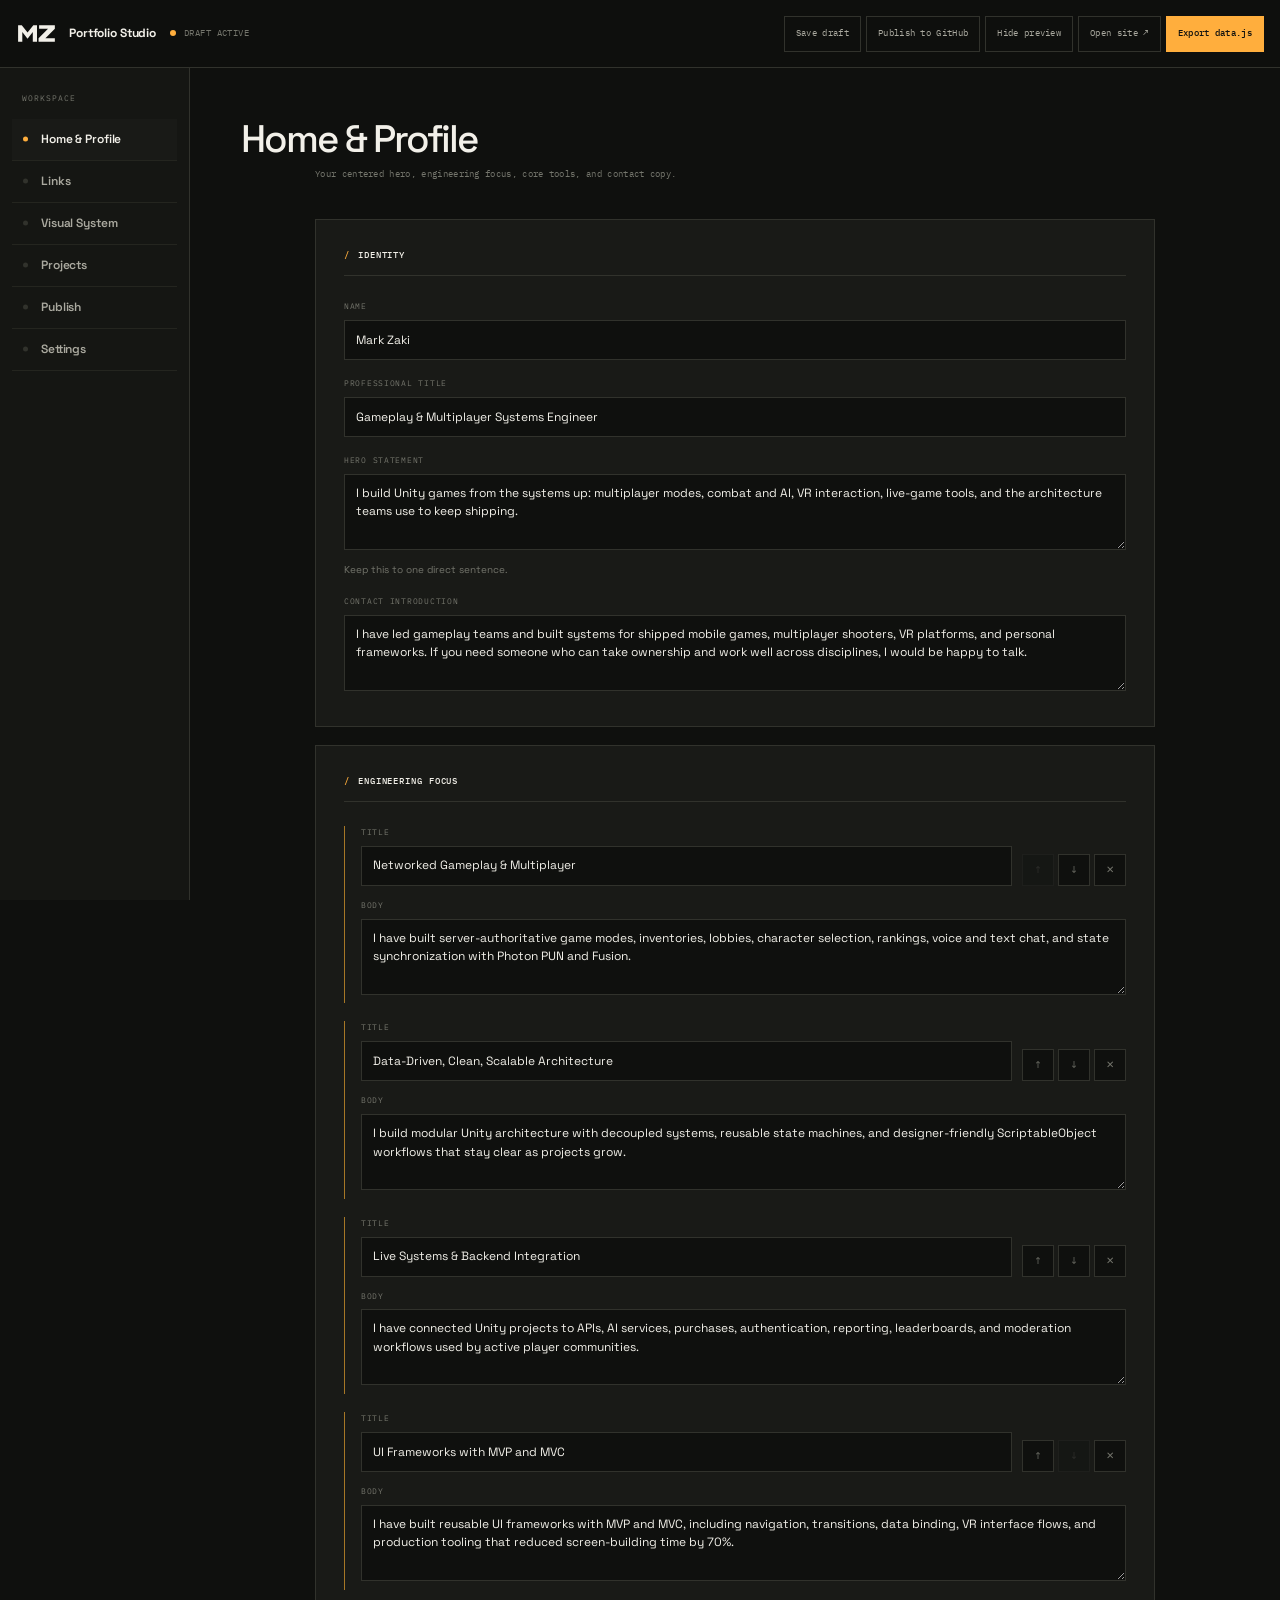
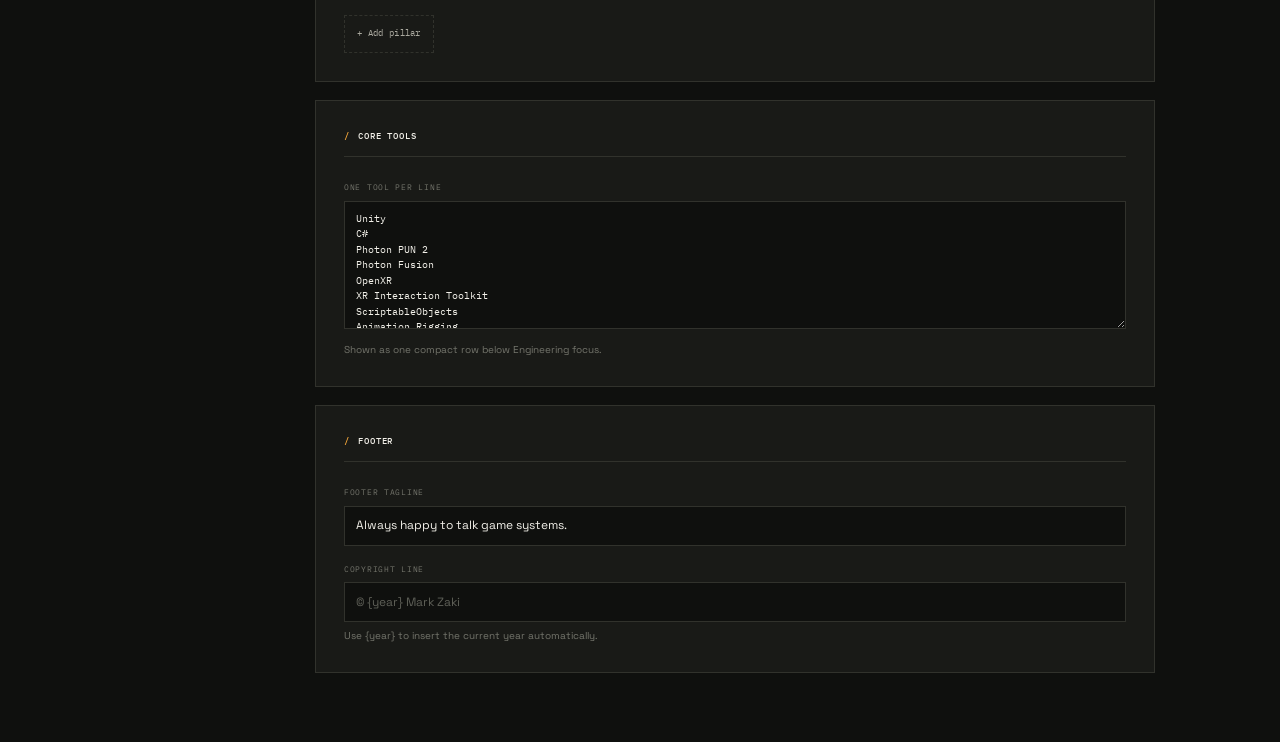
==== commit c5cc5673: "update" ====
--- a/admin.html
+++ b/admin.html
@@ -6,14 +6,14 @@
   <meta name="referrer" content="strict-origin-when-cross-origin">
   <meta name="robots" content="noindex, nofollow">
   <title>Studio | Site Editor</title>
-  <meta name="theme-color" content="#0d0f12">
+  <meta name="theme-color" content="#0f100e">
   <link href="https://fonts.googleapis.com/css2?family=DM+Sans:wght@400;500;600;700&family=DM+Serif+Display&family=Fira+Code:wght@400;500&family=IBM+Plex+Mono:wght@400;500&family=IBM+Plex+Sans:wght@400;500;600;700&family=Instrument+Serif&family=Inter:wght@400;500;600;700;800&family=JetBrains+Mono:wght@400;500&family=Manrope:wght@400;500;600;700;800&family=Outfit:wght@400;500;600;700&family=Playfair+Display:wght@500;600;700&family=Plus+Jakarta+Sans:wght@400;500;600;700;800&family=Roboto+Mono:wght@400;500&family=Sora:wght@400;500;600;700&family=Source+Code+Pro:wght@400;500&family=Source+Sans+3:wght@400;500;600;700&family=Space+Grotesk:wght@400;500;600;700&family=Space+Mono:wght@400;700&family=Work+Sans:wght@400;500;600;700&display=swap" rel="stylesheet">
   <link href="https://fonts.googleapis.com/css2?family=Barlow+Condensed:wght@400;500;600;700&family=Lora:wght@400;500;600;700&family=Merriweather:wght@400;700&family=Oswald:wght@400;500;600;700&display=swap" rel="stylesheet">
   <style>
     :root{
-      --bg:#0d0f12; --panel:#171b21; --panel2:#111419; --line:#2c323b; --line-soft:#222831;
-      --text:#f1f3f5; --muted:#a6acb5; --faint:#757d89; --accent:#d3a465; --accent-deep:#80603a;
-      --ok:#7fb069; --warn:#e06b5e; --radius:8px; --mono:"JetBrains Mono",monospace; --sans:"Sora",system-ui,sans-serif;
+      --bg:#0f100e; --panel:#191a17; --panel2:#151613; --line:#31322c; --line-soft:#24251f;
+      --text:#f2f0e9; --muted:#aaa99f; --faint:#74756c; --accent:#ffae3d; --accent-deep:#a67726;
+      --ok:#7fb069; --warn:#e06b5e; --radius:8px; --mono:"IBM Plex Mono",monospace; --sans:"Space Grotesk",system-ui,sans-serif;
     }
     *{box-sizing:border-box;margin:0;padding:0}
     body{background:var(--bg);color:var(--text);font-family:var(--sans);font-size:14px;line-height:1.55;-webkit-font-smoothing:antialiased}
@@ -22,7 +22,7 @@
 
     /* ---- top bar ---- */
     .top{position:sticky;top:0;z-index:20;display:flex;align-items:center;gap:16px;
-      padding:12px 20px;background:rgba(11,12,13,.85);backdrop-filter:blur(10px);border-bottom:1px solid var(--line)}
+      padding:12px 20px;background:rgba(15,16,14,.95);border-bottom:1px solid var(--line)}
     .top__brand{font-family:var(--mono);font-weight:700;letter-spacing:.04em}
     .top__brand b{color:var(--accent)}
     .top__status{font-family:var(--mono);font-size:12px;color:var(--faint)}
@@ -32,7 +32,7 @@
       border:1px solid var(--line);background:var(--panel);color:var(--text);transition:.16s}
     .top button:hover{border-color:var(--accent-deep);color:var(--accent)}
     .top button.primary{background:var(--accent);color:#0a0a0b;border-color:var(--accent);font-weight:600}
-    .top button.primary:hover{color:#0a0a0b;filter:brightness(1.06)}
+    .top button.primary:hover{color:#0a0a0b}
 
     /* ---- layout ---- */
     .shell{display:grid;grid-template-columns:190px minmax(0,1fr) minmax(0,520px);min-height:calc(100vh - 53px)}
@@ -58,7 +58,7 @@
     .f__hint{display:block;font-size:11px;color:var(--faint);margin-top:5px}
     .in{width:100%;font-family:var(--sans);font-size:14px;color:var(--text);background:var(--bg);
       border:1px solid var(--line);border-radius:var(--radius);padding:9px 11px;line-height:1.5}
-    .in:focus{outline:none;border-color:var(--accent-deep);box-shadow:0 0 0 3px rgba(211,164,101,.1)}
+    .in:focus{outline:none;border-color:var(--accent-deep);box-shadow:0 0 0 3px rgba(255,174,61,.1)}
     textarea.in{resize:vertical;min-height:64px}
     .in--mono{font-family:var(--mono);font-size:13px}
     .row{display:flex;gap:12px;align-items:flex-end;margin-bottom:12px}
@@ -161,7 +161,77 @@
   (function(){
     "use strict";
     var DRAFT_KEY = "mzPortfolioDraft";
+    var DRAFT_DB_NAME = "mzPortfolioStudio";
+    var DRAFT_STORE = "drafts";
     var PASS_KEY  = "mzAdminPassHash";
+
+    function openDraftDb(){
+      return new Promise(function(resolve, reject){
+        if (!window.indexedDB) { reject(new Error("IndexedDB is not available.")); return; }
+        var request = indexedDB.open(DRAFT_DB_NAME, 1);
+        request.onupgradeneeded = function(){
+          var db = request.result;
+          if (!db.objectStoreNames.contains(DRAFT_STORE)) db.createObjectStore(DRAFT_STORE);
+        };
+        request.onsuccess = function(){ resolve(request.result); };
+        request.onerror = function(){ reject(request.error || new Error("Could not open draft storage.")); };
+      });
+    }
+    function readDraftFromDb(){
+      return openDraftDb().then(function(db){
+        return new Promise(function(resolve, reject){
+          var tx = db.transaction(DRAFT_STORE, "readonly");
+          var request = tx.objectStore(DRAFT_STORE).get(DRAFT_KEY);
+          request.onsuccess = function(){ resolve(request.result || null); };
+          request.onerror = function(){ reject(request.error || new Error("Could not read the saved draft.")); };
+          tx.oncomplete = function(){ db.close(); };
+        });
+      });
+    }
+    function writeDraftToDb(value){
+      return openDraftDb().then(function(db){
+        return new Promise(function(resolve, reject){
+          var tx = db.transaction(DRAFT_STORE, "readwrite");
+          tx.objectStore(DRAFT_STORE).put(value, DRAFT_KEY);
+          tx.oncomplete = function(){ db.close(); resolve(); };
+          tx.onerror = function(){ db.close(); reject(tx.error || new Error("Could not save the draft.")); };
+          tx.onabort = function(){ db.close(); reject(tx.error || new Error("Draft save was interrupted.")); };
+        });
+      });
+    }
+    function removeDraftFromDb(){
+      return openDraftDb().then(function(db){
+        return new Promise(function(resolve, reject){
+          var tx = db.transaction(DRAFT_STORE, "readwrite");
+          tx.objectStore(DRAFT_STORE).delete(DRAFT_KEY);
+          tx.oncomplete = function(){ db.close(); resolve(); };
+          tx.onerror = function(){ db.close(); reject(tx.error || new Error("Could not remove the draft.")); };
+        });
+      });
+    }
+    function hasEmbeddedMedia(value){
+      if (typeof value === "string") return value.indexOf("data:image/") === 0;
+      if (!value || typeof value !== "object") return false;
+      if (Array.isArray(value)) return value.some(hasEmbeddedMedia);
+      return Object.keys(value).some(function(key){ return hasEmbeddedMedia(value[key]); });
+    }
+    function persistDraft(value){
+      var localSaved = false;
+      try {
+        if (hasEmbeddedMedia(value)) {
+          localStorage.removeItem(DRAFT_KEY);
+        } else {
+          localStorage.setItem(DRAFT_KEY, JSON.stringify(value));
+          localSaved = true;
+        }
+      } catch(e) {
+        try { localStorage.removeItem(DRAFT_KEY); } catch(_){}
+      }
+      return writeDraftToDb(value).catch(function(err){
+        if (localSaved) return;
+        throw err;
+      });
+    }
 
     /* ---------- tiny DOM helper ---------- */
     function h(tag, opts, kids){
@@ -197,9 +267,7 @@
       PROJECTS:(typeof PROJECTS !== "undefined") ? clone(PROJECTS): []
     };
     var state;
-    (function init(){
-      var draft = null;
-      try { draft = JSON.parse(localStorage.getItem(DRAFT_KEY) || "null"); } catch(e){}
+    function initializeState(draft){
       state = draft && draft.PROFILE ? draft : clone(DEFAULTS);
       // make sure containers exist
       state.PROFILE = state.PROFILE || {};
@@ -236,23 +304,43 @@
           "heroText", "headingText", "projectTitle", "bodyText"
         ].forEach(function(key){ state.THEME[key] = DEFAULTS.THEME[key]; });
       }
-    })();
-
-    var statusEl, mainEl, previewFrame, previewPage, previewBox, savedTimer, prevTimer;
+    }
+    var localDraft = null;
+    try { localDraft = JSON.parse(localStorage.getItem(DRAFT_KEY) || "null"); } catch(e){}
+    initializeState(localDraft);
+
+    var statusEl, mainEl, previewFrame, previewPage, previewBox, savedTimer, prevTimer, persistTimer;
     var GH_KEY = "mzGitHubSettings";
     function loadGitHubSettings(){ try { return JSON.parse(localStorage.getItem(GH_KEY) || "null"); } catch(e){ return null; } }
     function saveGitHubSettings(s){ localStorage.setItem(GH_KEY, JSON.stringify(s)); }
     function utf8ToBase64(str){
       var bytes = new TextEncoder().encode(str);
-      var bin = Array.from(bytes, function(b){ return String.fromCharCode(b); }).join("");
+      var bin = "";
+      var chunkSize = 32768;
+      for (var i = 0; i < bytes.length; i += chunkSize) {
+        bin += String.fromCharCode.apply(null, bytes.subarray(i, i + chunkSize));
+      }
       return btoa(bin);
     }
     function setStatus(txt, ok){ if(!statusEl) return; statusEl.textContent = txt; statusEl.className = "top__status" + (ok?" saved":""); }
+    function flushDraft(){
+      clearTimeout(persistTimer);
+      persistTimer = null;
+      return persistDraft(state).then(function(){
+        setStatus("saved", true);
+        clearTimeout(savedTimer);
+        savedTimer = setTimeout(function(){ setStatus("draft active"); }, 1600);
+        clearTimeout(prevTimer);
+        prevTimer = setTimeout(refreshPreview, 120);
+      }).catch(function(err){
+        console.error(err);
+        setStatus("draft save failed", false);
+      });
+    }
     function save(){
-      localStorage.setItem(DRAFT_KEY, JSON.stringify(state));
-      setStatus("saved ✓", true);
-      clearTimeout(savedTimer); savedTimer = setTimeout(function(){ setStatus("draft active"); }, 1200);
-      clearTimeout(prevTimer); prevTimer = setTimeout(refreshPreview, 700);
+      setStatus("saving");
+      clearTimeout(persistTimer);
+      persistTimer = setTimeout(flushDraft, 320);
     }
     function reRender(){ save(); render(); }
 
@@ -317,8 +405,9 @@
         class: "in" + (o.mono ? " in--mono" : ""),
         value: value == null ? "" : value,
         placeholder: o.placeholder || "",
-        on: { input: function(e){ onChange(e.target.value); } }
+        on: {}
       };
+      props.on[o.event || "input"] = function(e){ onChange(e.target.value); };
       if (o.textarea) props.rows = o.rows || 4;     // textareas: rows, never .type (read-only)
       else props.type = o.type || "text";
       var input = h(o.textarea ? "textarea" : "input", props);
@@ -340,16 +429,51 @@
       ]);
     }
     function uploadField(label, cb){
-      var input = h("input",{type:"file", class:"in", attrs:{accept:"image/*"}, on:{ change:function(e){
-        var f = e.target.files[0]; if(!f) return;
+      var status = h("span",{class:"upload-control__status",text:"PNG, JPG, WebP, GIF, or SVG"});
+      var input = h("input",{type:"file", class:"upload-control__input", attrs:{accept:"image/*"}, on:{ change:function(e){
+        var f = e.target.files && e.target.files[0];
+        if (!f) return;
+        if (!f.type || f.type.indexOf("image/") !== 0) {
+          status.textContent = "Choose a valid image file.";
+          status.classList.add("is-error");
+          e.target.value = "";
+          return;
+        }
+        if (f.size > 12 * 1024 * 1024 && !confirm("This image is larger than 12 MB and will make data.js much heavier. Upload it anyway?")) {
+          e.target.value = "";
+          return;
+        }
+        status.classList.remove("is-error");
+        status.textContent = "Reading " + f.name + "...";
         var r = new FileReader();
+        r.onerror = function(){
+          status.textContent = "The image could not be read. Try the file again.";
+          status.classList.add("is-error");
+          e.target.value = "";
+        };
         r.onload = function(){
-          if (f.size > 800*1024 && !confirm("This image is "+Math.round(f.size/1024)+" KB. Embedding large images bloats data.js. For big files, drop them in assets/media/ and paste the path instead.\n\nEmbed anyway?")) { e.target.value=""; return; }
-          cb(r.result);
+          try {
+            cb(r.result, f);
+            status.textContent = f.name + " uploaded";
+          } catch(err) {
+            console.error(err);
+            status.textContent = "The image could not be added.";
+            status.classList.add("is-error");
+          }
+          e.target.value = "";
         };
         r.readAsDataURL(f);
       }}});
-      return h("label",{class:"f"},[ h("span",{class:"f__label",text:label}), input ]);
+      var button = h("button",{
+        class:"upload-control__button",
+        text:"Choose image",
+        attrs:{type:"button"},
+        on:{click:function(){ input.click(); }}
+      });
+      return h("div",{class:"f"},[
+        h("span",{class:"f__label",text:label}),
+        h("div",{class:"upload-control"},[button,status,input])
+      ]);
     }
     function rowTools(arr, i, after){
       function mk(t, disabled, fn){ return h("button",{class:"mini", text:t, attrs: disabled?{disabled:""}:{}, on:{ click:fn }}); }
@@ -370,23 +494,49 @@
       opts = opts || {};
       var wrap = h("div",{class:"media-ed"});
       function rebuild(){ var n = mediaEditor(m, after, opts); wrap.replaceWith(n); }
+      function identityChanged(){ if (opts.onIdentityChange) opts.onIdentityChange(); }
       var types = ["text","image","video","youtube","embed"];
       wrap.appendChild(selectField("Media type", m.type || "text",
         types.map(function(t){return {value:t,label:t};}),
         function(v){ m.type = v; save(); rebuild(); }));
 
+      if (opts.gallery){
+        wrap.appendChild(field("Media card name", m.name, function(v){
+          m.name = v;
+          save();
+          identityChanged();
+        }, {
+          placeholder: m.label2 || m.label || m.title || m.alt || "Untitled media",
+          hint: "Used to identify this item in the admin list. It does not replace the public caption."
+        }));
+      }
+
       if (!m.type || m.type === "text"){
-        wrap.appendChild(field("Big label", m.label, function(v){ m.label=v; save(); }, {placeholder:"RUF", mono:true}));
+        wrap.appendChild(field("Big label", m.label, function(v){ m.label=v; save(); identityChanged(); }, {placeholder:"RUF", mono:true}));
         wrap.appendChild(field("Sub-label", m.sub, function(v){ m.sub=v; save(); }, {placeholder:"Radiant Undead Framework"}));
       } else if (m.type === "image"){
-        wrap.appendChild(field("Image path or URL", m.src, function(v){ m.src=v; save(); rebuild(); }, {placeholder:"assets/media/shot.png", mono:true}));
-        wrap.appendChild(uploadField("…or upload an image (embeds into the file)", function(d){ m.src=d; save(); rebuild(); }));
-        wrap.appendChild(field("Alt text", m.alt, function(v){ m.alt=v; save(); }));
+        var embedded = typeof m.src === "string" && m.src.indexOf("data:image/") === 0;
+        if (embedded) {
+          wrap.appendChild(h("div",{class:"embedded-media-status"},[
+            h("strong",{text:"Embedded image"}),
+            h("span",{text:Math.round(m.src.length * 0.75 / 1024) + " KB stored in this media card"})
+          ]));
+        }
+        wrap.appendChild(field("Image path or URL", embedded ? "" : m.src, function(v){
+          if (v.trim() || !embedded) { m.src=v.trim(); save(); rebuild(); }
+        }, {
+          placeholder:embedded ? "Paste a path or URL to replace the uploaded image" : "assets/media/shot.png",
+          mono:true,
+          event:"change",
+          hint:embedded ? "Leave this empty to keep the uploaded image." : ""
+        }));
+        wrap.appendChild(uploadField("Upload an image", function(d){ m.src=d; save(); rebuild(); }));
+        wrap.appendChild(field("Alt text", m.alt, function(v){ m.alt=v; save(); identityChanged(); }));
         if (m.src) wrap.appendChild(h("img",{class:"thumbprev", src:m.src, alt:""}));
       } else if (m.type === "video"){
         wrap.appendChild(field("Video path or URL (.mp4)", m.src, function(v){ m.src=v; save(); }, {placeholder:"assets/media/clip.mp4", mono:true}));
         wrap.appendChild(field("Poster image (path/URL)", m.poster, function(v){ m.poster=v; save(); }, {placeholder:"assets/media/poster.png", mono:true}));
-        wrap.appendChild(field("Short label", m.label, function(v){ m.label=v; save(); }));
+        wrap.appendChild(field("Short label", m.label, function(v){ m.label=v; save(); identityChanged(); }));
       } else if (m.type === "youtube"){
         var ytInput;
         var ytOnChange = function(e){
@@ -402,10 +552,10 @@
           ytInput,
           h("span",{class:"f__hint",text:"Paste the full link. The ID is extracted when you leave the field."})
         ]));
-        wrap.appendChild(field("Short label", m.label, function(v){ m.label=v; save(); }));
+        wrap.appendChild(field("Short label", m.label, function(v){ m.label=v; save(); identityChanged(); }));
       } else if (m.type === "embed"){
         wrap.appendChild(field("Embed URL (iframe src)", m.src, function(v){ m.src=v; save(); }, {placeholder:"https://itch.io/embed/123456", mono:true, hint:"itch.io, Sketchfab, Steam widget, etc."}));
-        wrap.appendChild(field("Title / label", m.title || m.label, function(v){ m.title=v; save(); }));
+        wrap.appendChild(field("Title / label", m.title || m.label, function(v){ m.title=v; save(); identityChanged(); }));
       }
 
       if (opts.gallery){
@@ -413,7 +563,7 @@
           if (c) opts.list.forEach(function(x){ if(x!==m) x.featured=false; });
           m.featured = c; after();
         }));
-        wrap.appendChild(field("Caption under main viewer", m.label2, function(v){ m.label2=v; save(); }));
+        wrap.appendChild(field("Caption under main viewer", m.label2, function(v){ m.label2=v; save(); identityChanged(); }));
       }
       return wrap;
     }
@@ -431,9 +581,15 @@
     }
 
     function compactMediaItem(m, index, list){
-      var title = m.label2 || m.label || m.title || m.alt || "Untitled media";
+      function displayTitle(){ return m.name || m.label2 || m.label || m.title || m.alt || "Untitled media"; }
+      var title = displayTitle();
+      var titleEl = h("strong",{class:"media-item__title",text:title});
       var body = h("div",{class:"media-item__body", hidden:true},[
-        mediaEditor(m, reRender, {gallery:true, list:list})
+        mediaEditor(m, reRender, {
+          gallery:true,
+          list:list,
+          onIdentityChange:function(){ titleEl.textContent = displayTitle(); }
+        })
       ]);
       var toggle = h("button",{
         class:"media-item__toggle",
@@ -447,7 +603,7 @@
         mediaItemThumb(m),
         h("span",{class:"media-item__identity"},[
           h("span",{class:"media-item__index",text:"Item " + String(index + 1).padStart(2,"0")}),
-          h("strong",{class:"media-item__title",text:title}),
+          titleEl,
           h("span",{class:"media-item__meta",text:(m.type || "text").toUpperCase()})
         ]),
         m.featured ? h("span",{class:"media-item__featured",text:"Featured"}) : null
@@ -651,6 +807,18 @@
       ]));
 
       var colorChoices = [
+        {value:"#0f100e",label:"Portfolio black"},
+        {value:"#151613",label:"Portfolio dark gray"},
+        {value:"#191a17",label:"Portfolio surface"},
+        {value:"#20211d",label:"Portfolio raised surface"},
+        {value:"#31322c",label:"Portfolio border"},
+        {value:"#24251f",label:"Portfolio soft border"},
+        {value:"#f2f0e9",label:"Portfolio white"},
+        {value:"#aaa99f",label:"Portfolio muted text"},
+        {value:"#74756c",label:"Portfolio caption"},
+        {value:"#ffae3d",label:"Portfolio yellow"},
+        {value:"#ffe875",label:"Portfolio light yellow"},
+        {value:"#a67726",label:"Portfolio deep yellow"},
         {value:"#0d0f12",label:"Graphite black"},
         {value:"#12151a",label:"Deep graphite"},
         {value:"#171b21",label:"Graphite"},
@@ -870,7 +1038,15 @@
       mainEl.appendChild(panel("Preview of generated data.js", h("pre",{class:"export", text: buildDataJs()})));
       mainEl.appendChild(panel("Danger zone", [
         h("button",{class:"danger", style:"padding:8px 13px;border-radius:8px;font-size:12px", text:"Discard draft & reload from committed data.js", on:{ click:function(){
-          if(confirm("Discard ALL unsaved edits and start from the committed data.js?")){ localStorage.removeItem(DRAFT_KEY); state=clone(DEFAULTS); editing=null; reRender(); }
+          if(confirm("Discard ALL unsaved edits and start from the committed data.js?")){
+            localStorage.removeItem(DRAFT_KEY);
+            removeDraftFromDb().catch(function(err){ console.error(err); });
+            state=clone(DEFAULTS);
+            editing=null;
+            render();
+            refreshPreview();
+            setStatus("committed data loaded", true);
+          }
         }}})
       ]));
     }
@@ -938,10 +1114,8 @@
       previewBox = document.getElementById("preview");
 
       document.getElementById("btn-save").addEventListener("click", function(){
-        localStorage.setItem(DRAFT_KEY, JSON.stringify(state));
-        setStatus("saved ✓", true);
-        clearTimeout(savedTimer); savedTimer = setTimeout(function(){ setStatus("draft active"); }, 2000);
-        refreshPreview();
+        setStatus("saving");
+        flushDraft();
       });
       document.getElementById("btn-github").addEventListener("click", saveToGitHub);
       document.getElementById("btn-export").addEventListener("click", function(){ download("data.js", buildDataJs(), "text/javascript"); });
@@ -977,7 +1151,10 @@
       input.focus();
     }
 
-    boot();
+    readDraftFromDb()
+      .then(function(draft){ if (draft && draft.PROFILE) initializeState(draft); })
+      .catch(function(err){ console.warn("Large draft storage is unavailable.", err); })
+      .then(boot);
   })();
   </script>
 </body>
--- a/admin.css
+++ b/admin.css
@@ -4,21 +4,21 @@
    ========================================================================== */
 
 :root {
-  --bg: #0d0f12;
-  --panel: #171b21;
-  --panel2: #111419;
-  --line: #2c323b;
-  --line-soft: #222831;
-  --text: #f1f3f5;
-  --muted: #a6acb5;
-  --faint: #757d89;
-  --accent: #d3a465;
-  --accent-deep: #80603a;
+  --bg: #0f100e;
+  --panel: #191a17;
+  --panel2: #151613;
+  --line: #31322c;
+  --line-soft: #24251f;
+  --text: #f2f0e9;
+  --muted: #aaa99f;
+  --faint: #74756c;
+  --accent: #ffae3d;
+  --accent-deep: #a67726;
   --ok: #9acb76;
   --warn: #ff7868;
   --radius: 2px;
   --mono: "IBM Plex Mono", Consolas, monospace;
-  --sans: "Manrope", Arial, sans-serif;
+  --sans: "Space Grotesk", Arial, sans-serif;
 }
 
 html {
@@ -65,10 +65,8 @@
   align-items: center;
   gap: 14px;
   padding: 10px 16px;
-  background: rgba(13, 15, 18, .95);
+  background: rgba(15, 16, 14, .95);
   border-bottom: 1px solid var(--line);
-  backdrop-filter: blur(14px);
-  -webkit-backdrop-filter: blur(14px);
 }
 
 .top__brand {
@@ -157,9 +155,8 @@
 
 .top button.primary:hover {
   color: #10110f;
-  background: #e2bb82;
-  border-color: #e2bb82;
-  filter: none;
+  background: #ffe875;
+  border-color: #ffe875;
 }
 
 /* Three-pane workspace ---------------------------------------------------- */
@@ -391,7 +388,7 @@
 
 .in:focus {
   border-color: var(--accent);
-  box-shadow: 0 0 0 3px rgba(211,164,101,.09);
+  box-shadow: 0 0 0 3px rgba(255,174,61,.09);
   outline: 0;
 }
 
@@ -407,6 +404,87 @@
 .in--mono {
   font-family: var(--mono);
   font-size: 10px;
+}
+
+.upload-control {
+  min-height: 46px;
+  display: flex;
+  align-items: center;
+  gap: 12px;
+  padding: 7px;
+  background: var(--bg);
+  border: 1px solid var(--line);
+}
+
+.upload-control:focus-within {
+  border-color: var(--accent);
+}
+
+.upload-control__button {
+  flex: 0 0 auto;
+  min-height: 30px;
+  padding: 6px 10px;
+  color: #11120f;
+  background: var(--accent);
+  border: 1px solid var(--accent);
+  font-family: var(--mono);
+  font-size: 9px;
+  font-weight: 600;
+  letter-spacing: .04em;
+  text-transform: uppercase;
+}
+
+.upload-control__button:hover {
+  background: #ffe875;
+  border-color: #ffe875;
+}
+
+.upload-control__status {
+  min-width: 0;
+  overflow: hidden;
+  color: var(--faint);
+  font-family: var(--mono);
+  font-size: 9px;
+  text-overflow: ellipsis;
+  white-space: nowrap;
+}
+
+.upload-control__status.is-error {
+  color: var(--warn);
+}
+
+.upload-control__input {
+  position: absolute;
+  width: 1px;
+  height: 1px;
+  overflow: hidden;
+  clip: rect(0 0 0 0);
+  clip-path: inset(50%);
+  white-space: nowrap;
+}
+
+.embedded-media-status {
+  display: flex;
+  align-items: baseline;
+  justify-content: space-between;
+  gap: 12px;
+  margin-bottom: 12px;
+  padding: 9px 10px;
+  color: var(--muted);
+  background: var(--bg);
+  border-left: 2px solid var(--accent-deep);
+  font-family: var(--mono);
+  font-size: 9px;
+}
+
+.embedded-media-status strong {
+  color: var(--text);
+  font-weight: 500;
+}
+
+.embedded-media-status span {
+  color: var(--faint);
+  text-align: right;
 }
 
 .row {
@@ -1093,4 +1171,23 @@
   .media-item__bar > .tools {
     margin-left: auto;
   }
-}
+
+  .upload-control {
+    align-items: stretch;
+    flex-direction: column;
+  }
+
+  .upload-control__status {
+    padding: 2px 3px;
+    white-space: normal;
+  }
+
+  .embedded-media-status {
+    align-items: flex-start;
+    flex-direction: column;
+  }
+
+  .embedded-media-status span {
+    text-align: left;
+  }
+}
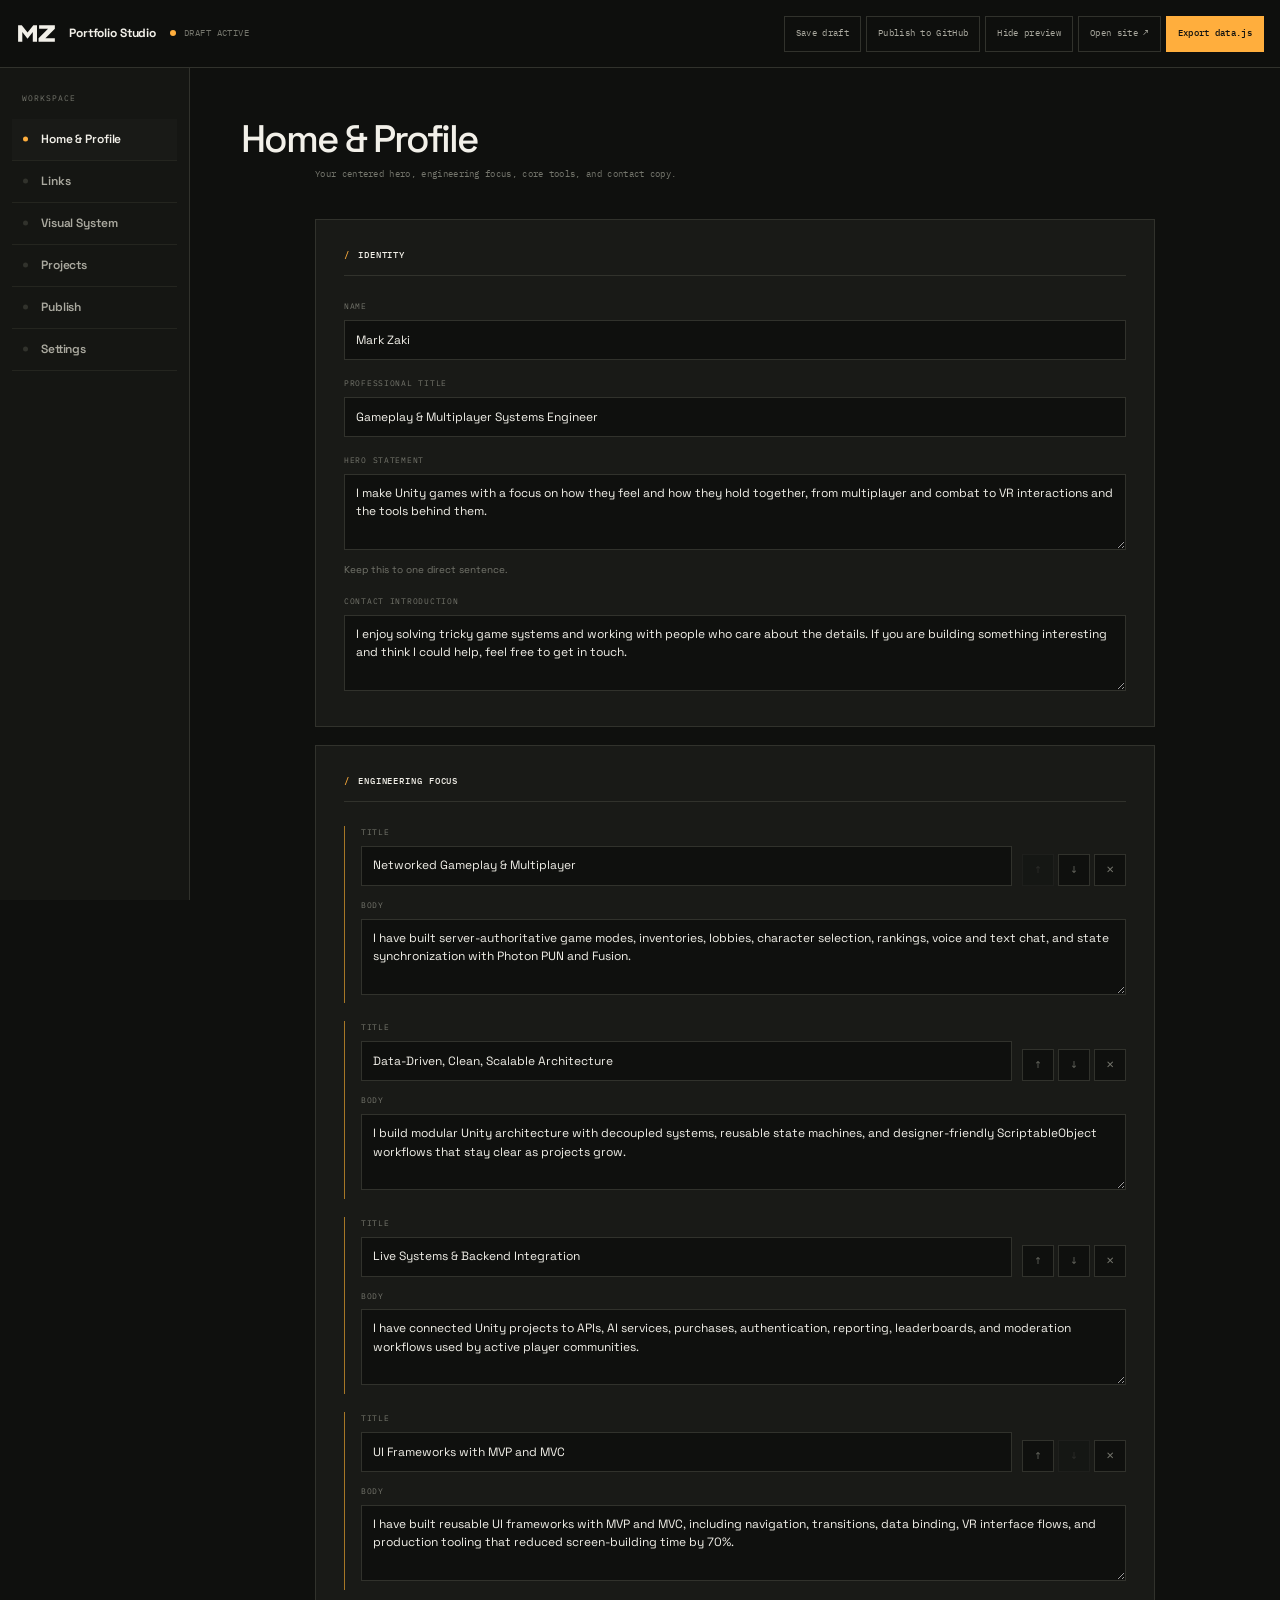
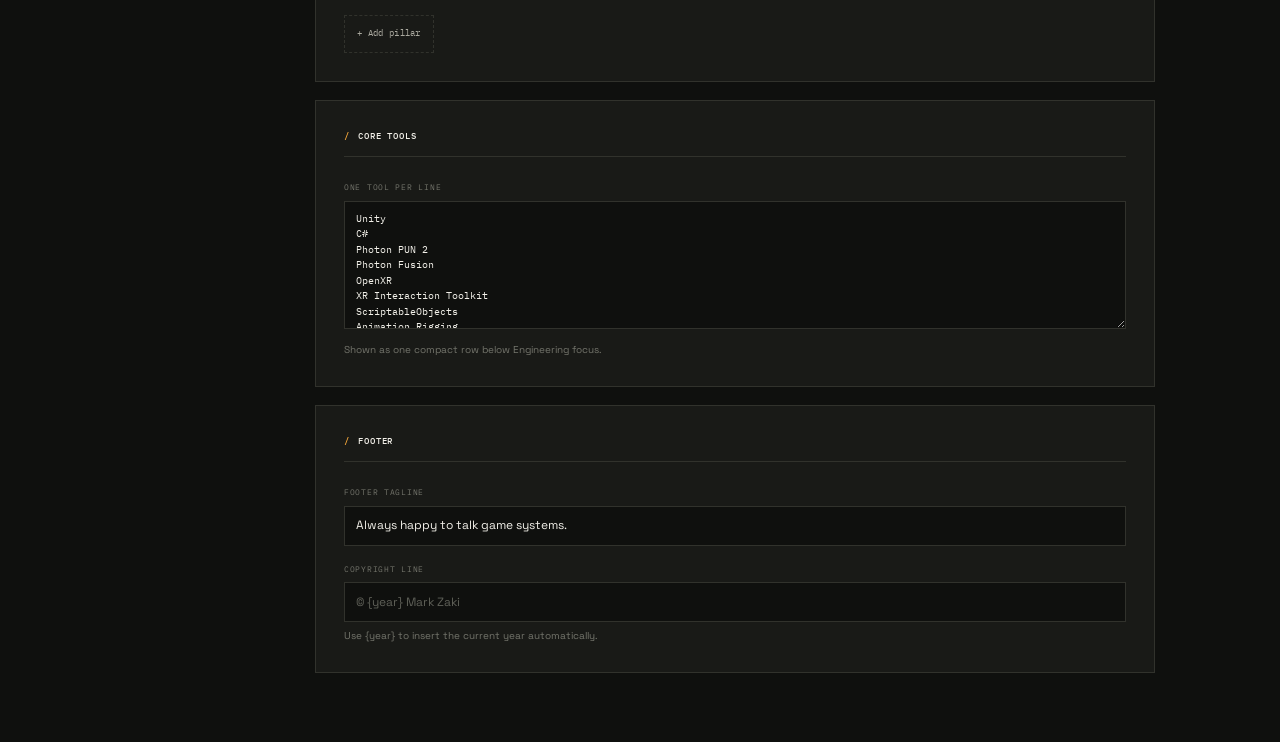
==== commit 666977ed: "update" ====
--- a/admin.html
+++ b/admin.html
@@ -292,6 +292,11 @@
       if ((state.PROFILE.projectDataVersion || 0) < DEFAULTS.PROFILE.projectDataVersion) {
         state.PROJECTS = clone(DEFAULTS.PROJECTS);
         state.PROFILE.projectDataVersion = DEFAULTS.PROFILE.projectDataVersion;
+      }
+      if ((state.PROFILE.copyVersion || 0) < (DEFAULTS.PROFILE.copyVersion || 0)) {
+        state.PROFILE.intro = DEFAULTS.PROFILE.intro;
+        state.PROFILE.about = DEFAULTS.PROFILE.about;
+        state.PROFILE.copyVersion = DEFAULTS.PROFILE.copyVersion;
       }
       // Refresh known default palettes while preserving custom themes and font choices.
       if (
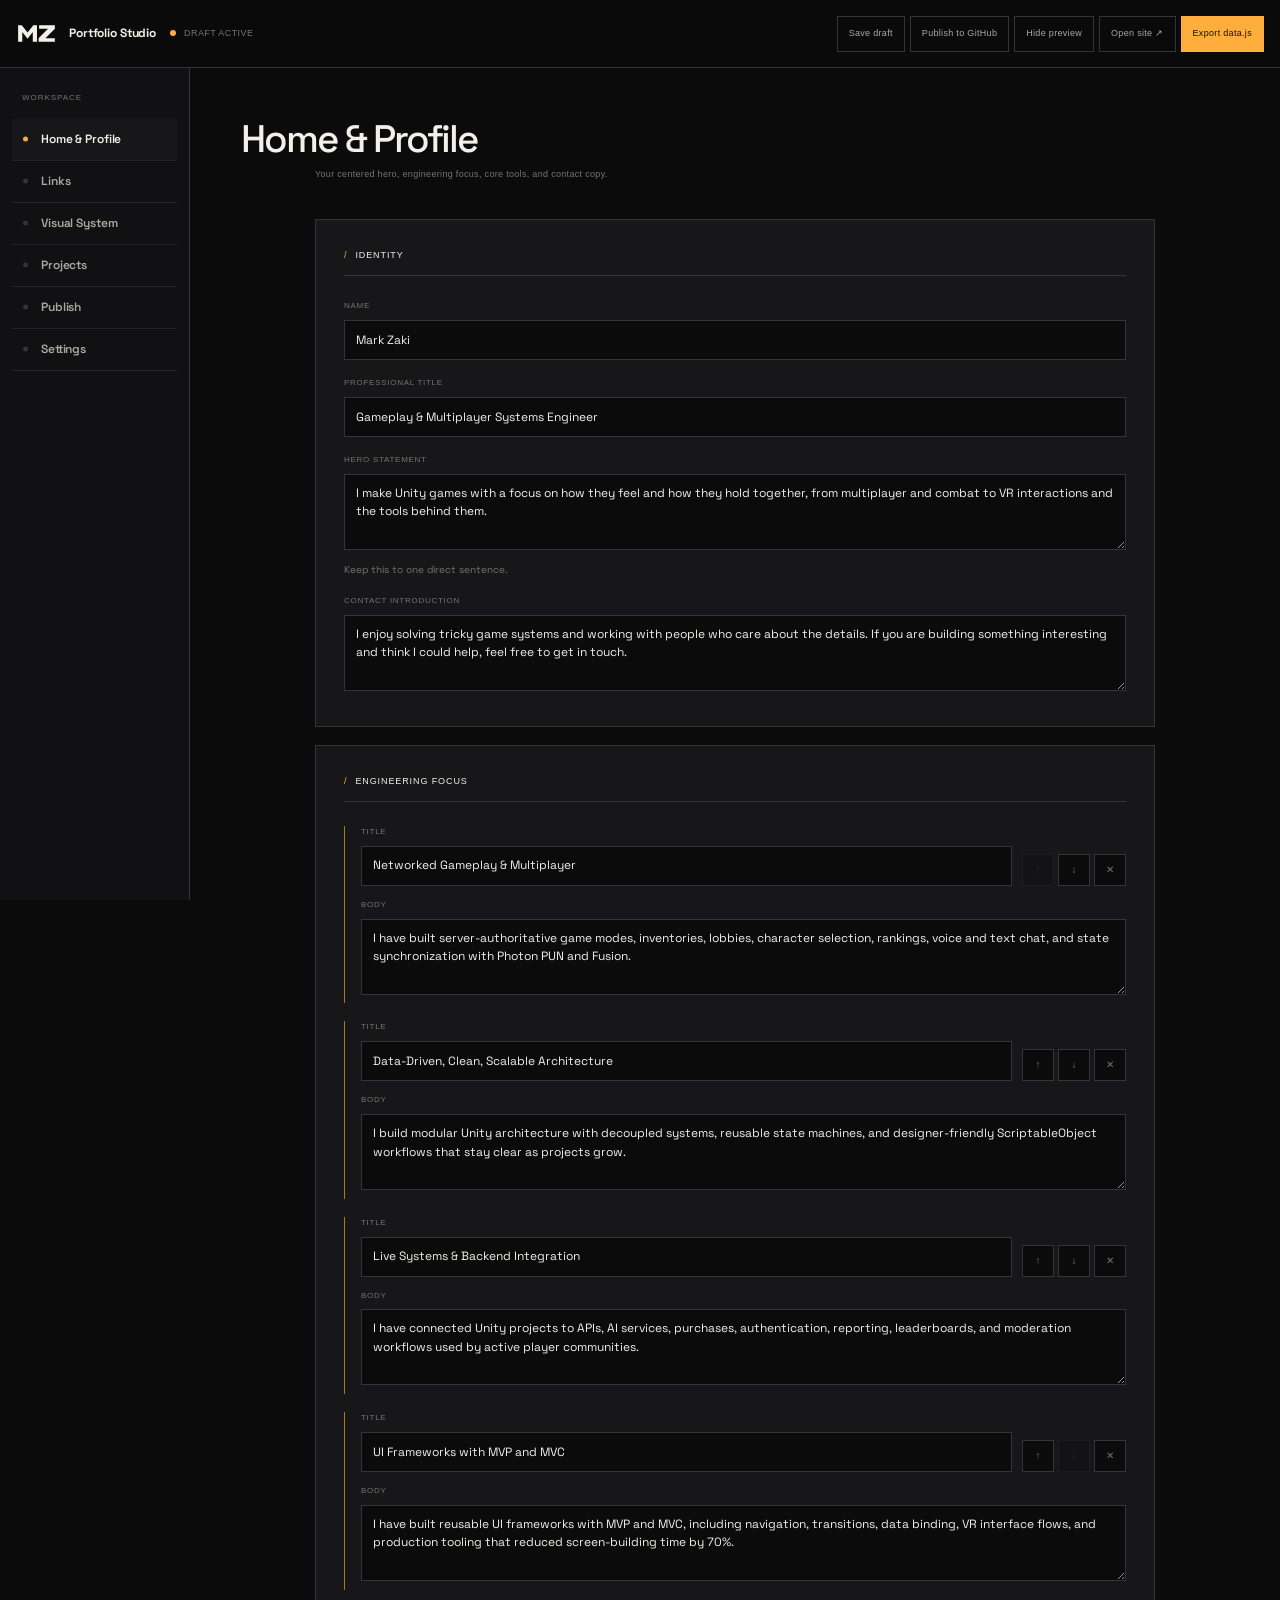
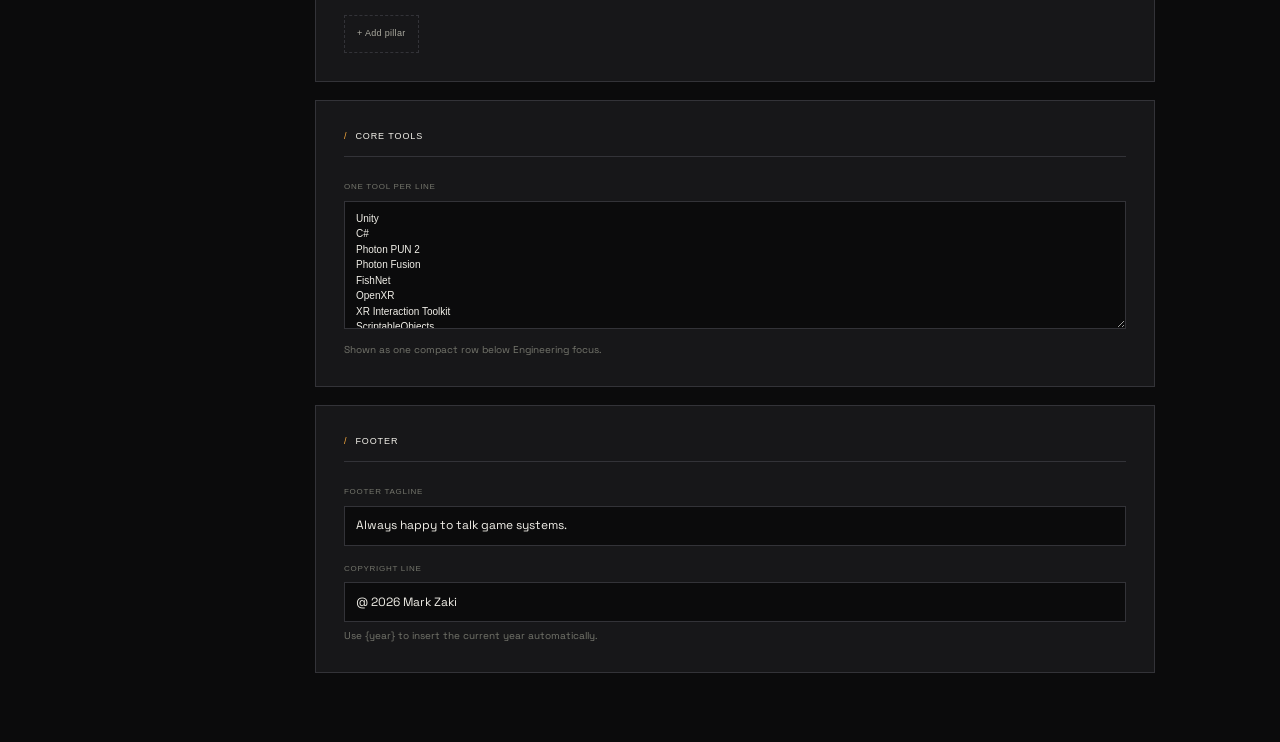
==== commit 377fe2c9: "update" ====
--- a/admin.html
+++ b/admin.html
@@ -6,14 +6,14 @@
   <meta name="referrer" content="strict-origin-when-cross-origin">
   <meta name="robots" content="noindex, nofollow">
   <title>Studio | Site Editor</title>
-  <meta name="theme-color" content="#0f100e">
-  <link href="https://fonts.googleapis.com/css2?family=DM+Sans:wght@400;500;600;700&family=DM+Serif+Display&family=Fira+Code:wght@400;500&family=IBM+Plex+Mono:wght@400;500&family=IBM+Plex+Sans:wght@400;500;600;700&family=Instrument+Serif&family=Inter:wght@400;500;600;700;800&family=JetBrains+Mono:wght@400;500&family=Manrope:wght@400;500;600;700;800&family=Outfit:wght@400;500;600;700&family=Playfair+Display:wght@500;600;700&family=Plus+Jakarta+Sans:wght@400;500;600;700;800&family=Roboto+Mono:wght@400;500&family=Sora:wght@400;500;600;700&family=Source+Code+Pro:wght@400;500&family=Source+Sans+3:wght@400;500;600;700&family=Space+Grotesk:wght@400;500;600;700&family=Space+Mono:wght@400;700&family=Work+Sans:wght@400;500;600;700&display=swap" rel="stylesheet">
+  <meta name="theme-color" content="#0b0b0c">
+  <link href="https://fonts.googleapis.com/css2?family=DM+Sans:wght@400;500;600;700&family=DM+Serif+Display&family=Fira+Code:wght@400;500&family=IBM+Plex+Sans:wght@400;500;600;700&family=Instrument+Serif&family=Inter:wght@400;500;600;700;800&family=JetBrains+Mono:wght@400;500&family=Manrope:wght@400;500;600;700;800&family=Outfit:wght@400;500;600;700&family=Playfair+Display:wght@500;600;700&family=Plus+Jakarta+Sans:wght@400;500;600;700;800&family=Roboto+Mono:wght@400;500&family=Sora:wght@400;500;600;700&family=Source+Code+Pro:wght@400;500&family=Source+Sans+3:wght@400;500;600;700&family=Space+Grotesk:wght@400;500;600;700&family=Space+Mono:wght@400;700&family=Work+Sans:wght@400;500;600;700&display=swap" rel="stylesheet">
   <link href="https://fonts.googleapis.com/css2?family=Barlow+Condensed:wght@400;500;600;700&family=Lora:wght@400;500;600;700&family=Merriweather:wght@400;700&family=Oswald:wght@400;500;600;700&display=swap" rel="stylesheet">
   <style>
     :root{
-      --bg:#0f100e; --panel:#191a17; --panel2:#151613; --line:#31322c; --line-soft:#24251f;
+      --bg:#0b0b0c; --panel:#171719; --panel2:#111113; --line:#333338; --line-soft:#252528;
       --text:#f2f0e9; --muted:#aaa99f; --faint:#74756c; --accent:#ffae3d; --accent-deep:#a67726;
-      --ok:#7fb069; --warn:#e06b5e; --radius:8px; --mono:"IBM Plex Mono",monospace; --sans:"Space Grotesk",system-ui,sans-serif;
+      --ok:#7fb069; --warn:#e06b5e; --radius:8px; --mono:Arial,Helvetica,sans-serif; --sans:"Space Grotesk",system-ui,sans-serif;
     }
     *{box-sizing:border-box;margin:0;padding:0}
     body{background:var(--bg);color:var(--text);font-family:var(--sans);font-size:14px;line-height:1.55;-webkit-font-smoothing:antialiased}
@@ -22,7 +22,7 @@
 
     /* ---- top bar ---- */
     .top{position:sticky;top:0;z-index:20;display:flex;align-items:center;gap:16px;
-      padding:12px 20px;background:rgba(15,16,14,.95);border-bottom:1px solid var(--line)}
+      padding:12px 20px;background:rgba(11,11,12,.95);border-bottom:1px solid var(--line)}
     .top__brand{font-family:var(--mono);font-weight:700;letter-spacing:.04em}
     .top__brand b{color:var(--accent)}
     .top__status{font-family:var(--mono);font-size:12px;color:var(--faint)}
@@ -274,7 +274,7 @@
       state.THEME = Object.assign(clone(DEFAULTS.THEME), state.THEME || {});
       state.PROJECTS = state.PROJECTS || [];
       if ((state.PROFILE.layoutVersion || 0) < DEFAULTS.PROFILE.layoutVersion) {
-        ["tagline", "intro", "about", "pillars", "stack", "footerTagline"].forEach(function(key){
+        ["tagline", "intro", "about", "pillars", "stack"].forEach(function(key){
           state.PROFILE[key] = clone(DEFAULTS.PROFILE[key]);
         });
         state.PROFILE.layoutVersion = DEFAULTS.PROFILE.layoutVersion;
@@ -296,8 +296,19 @@
       if ((state.PROFILE.copyVersion || 0) < (DEFAULTS.PROFILE.copyVersion || 0)) {
         state.PROFILE.intro = DEFAULTS.PROFILE.intro;
         state.PROFILE.about = DEFAULTS.PROFILE.about;
+        state.PROFILE.footerTagline = DEFAULTS.PROFILE.footerTagline;
         state.PROFILE.copyVersion = DEFAULTS.PROFILE.copyVersion;
       }
+      if ((state.PROFILE.typeVersion || 0) < (DEFAULTS.PROFILE.typeVersion || 0)) {
+        state.PROFILE.typeVersion = DEFAULTS.PROFILE.typeVersion;
+      }
+      if ((state.PROFILE.themeFoundationVersion || 0) < (DEFAULTS.PROFILE.themeFoundationVersion || 0)) {
+        ["bg", "bg2", "surface", "surface2", "line", "lineSoft"].forEach(function(key){
+          state.THEME[key] = DEFAULTS.THEME[key];
+        });
+        state.PROFILE.themeFoundationVersion = DEFAULTS.PROFILE.themeFoundationVersion;
+      }
+      delete state.THEME.fontMono;
       // Refresh known default palettes while preserving custom themes and font choices.
       if (
         (state.THEME.bg === "#0b0c0d" && state.THEME.accent === "#E8A33D") ||
@@ -704,6 +715,114 @@
     function renderTheme(){
       head("Visual System", "Control the site fonts and color system. Changes appear in the preview after a moment.");
       var T = state.THEME;
+
+      var visualPresets = [
+        {
+          name:"Warm Graphite",
+          note:"Your current grey and dark yellow system.",
+          theme:{
+            bg:"#0b0b0c", bg2:"#0b0b0c", surface:"#171719", surface2:"#1e1e21",
+            line:"#333338", lineSoft:"#252528", text:"#f2f0e9", muted:"#aaa99f",
+            faint:"#74756c", accent:"#ffae3d", accentSoft:"#ffe875", accentDeep:"#a67726",
+            fontSans:"\"Space Grotesk\", Arial, sans-serif", fontHeading:"\"Manrope\", Arial, sans-serif",
+            heroText:"#ffffff",
+            headingText:"#f2f0e9", projectTitle:"#f2f0e9", bodyText:"#aaa99f"
+          }
+        },
+        {
+          name:"Deep Graphite",
+          note:"Cool graphite with a soft silver accent.",
+          theme:{
+            bg:"#0c0c0d", bg2:"#0c0c0d", surface:"#18181b", surface2:"#202024",
+            line:"#36363d", lineSoft:"#28282d", text:"#f0f2f4", muted:"#a7acb3",
+            faint:"#7b828b", accent:"#b8bec7", accentSoft:"#d8dce1", accentDeep:"#6f7782",
+            fontSans:"\"Inter\", Arial, sans-serif", fontHeading:"\"Manrope\", Arial, sans-serif",
+            heroText:"#ffffff",
+            headingText:"#f0f2f4", projectTitle:"#f0f2f4", bodyText:"#a7acb3"
+          }
+        },
+        {
+          name:"Dark Stone",
+          note:"Warm stone grey with a quiet neutral accent.",
+          theme:{
+            bg:"#0d0d0d", bg2:"#0d0d0d", surface:"#1a1a1a", surface2:"#222222",
+            line:"#3a3a3a", lineSoft:"#2a2a2a", text:"#f1efe9", muted:"#aca79c",
+            faint:"#807b71", accent:"#c1b79f", accentSoft:"#ddd5c4", accentDeep:"#776e5b",
+            fontSans:"\"IBM Plex Sans\", Arial, sans-serif", fontHeading:"\"Manrope\", Arial, sans-serif",
+            heroText:"#ffffff",
+            headingText:"#f1efe9", projectTitle:"#f1efe9", bodyText:"#aca79c"
+          }
+        },
+        {
+          name:"Soft Black",
+          note:"Simple black surfaces with a soft grey accent.",
+          theme:{
+            bg:"#101010", bg2:"#101010", surface:"#1b1b1b", surface2:"#232323",
+            line:"#383838", lineSoft:"#292929", text:"#f2f2f2", muted:"#ababab",
+            faint:"#7c7c7c", accent:"#d0d0d0", accentSoft:"#ececec", accentDeep:"#777777",
+            fontSans:"\"DM Sans\", Arial, sans-serif", fontHeading:"\"DM Sans\", Arial, sans-serif",
+            heroText:"#ffffff",
+            headingText:"#f2f2f2", projectTitle:"#f2f2f2", bodyText:"#ababab"
+          }
+        },
+        {
+          name:"Smoke",
+          note:"Smoky black with balanced grey contrast.",
+          theme:{
+            bg:"#111112", bg2:"#111112", surface:"#1d1d20", surface2:"#252529",
+            line:"#3c3c42", lineSoft:"#2c2c31", text:"#f1f1f3", muted:"#aaaab0",
+            faint:"#7d7d85", accent:"#b9b9c0", accentSoft:"#d8d8dd", accentDeep:"#71717a",
+            fontSans:"\"Plus Jakarta Sans\", Arial, sans-serif", fontHeading:"\"Manrope\", Arial, sans-serif",
+            heroText:"#ffffff",
+            headingText:"#f1f1f3", projectTitle:"#f1f1f3", bodyText:"#aaaab0"
+          }
+        },
+        {
+          name:"Monochrome",
+          note:"Neutral black, white, and steel grey.",
+          theme:{
+            bg:"#0b0b0c", bg2:"#0b0b0c", surface:"#161618", surface2:"#1d1d20",
+            line:"#343438", lineSoft:"#252528", text:"#f3f4f5", muted:"#afb3b8",
+            faint:"#7d838b", accent:"#c8cbd0", accentSoft:"#e1e3e6", accentDeep:"#777d85",
+            fontSans:"\"Work Sans\", Arial, sans-serif", fontHeading:"\"Manrope\", Arial, sans-serif",
+            heroText:"#ffffff",
+            headingText:"#f3f4f5", projectTitle:"#f3f4f5", bodyText:"#afb3b8"
+          }
+        }
+      ];
+
+      function presetIsActive(preset){
+        return Object.keys(preset.theme).every(function(key){ return T[key] === preset.theme[key]; });
+      }
+
+      var presetGrid = h("div",{class:"visual-presets"});
+      visualPresets.forEach(function(preset){
+        var active = presetIsActive(preset);
+        var swatches = ["bg","surface","text","accent"].map(function(key){
+          var swatch = h("span",{class:"visual-preset__swatch"});
+          swatch.style.background = preset.theme[key];
+          return swatch;
+        });
+        presetGrid.appendChild(h("button",{
+          class:"visual-preset" + (active ? " is-active" : ""),
+          attrs:{type:"button","aria-pressed":active ? "true" : "false"},
+          on:{click:function(){
+            Object.keys(preset.theme).forEach(function(key){ T[key] = preset.theme[key]; });
+            reRender();
+          }}
+        },[
+          h("span",{class:"visual-preset__top"},[
+            h("strong",{text:preset.name}),
+            h("span",{class:"visual-preset__swatches"},swatches)
+          ]),
+          h("span",{class:"visual-preset__note",text:preset.note}),
+          h("span",{class:"visual-preset__font",text:preset.theme.fontSans.replace(/\"/g,"").split(",")[0]})
+        ]));
+      });
+      mainEl.appendChild(panel("Visual presets", [
+        h("div",{class:"note",text:"Each preset changes the complete palette and typography. You can still adjust individual values below."}),
+        presetGrid
+      ]));
 
       function fontControl(label, key, options, sample){
         var preview = h("div",{class:"font-preview"},[
@@ -793,31 +912,18 @@
         {value:"\"Playfair Display\", Georgia, serif",label:"Playfair Display"},
         {value:"Georgia, \"Times New Roman\", serif",label:"Georgia"}
       ]);
-      var monoFonts = [
-        {value:"\"IBM Plex Mono\", Consolas, monospace",label:"IBM Plex Mono"},
-        {value:"\"JetBrains Mono\", Consolas, monospace",label:"JetBrains Mono"},
-        {value:"\"Fira Code\", Consolas, monospace",label:"Fira Code"},
-        {value:"\"Source Code Pro\", Consolas, monospace",label:"Source Code Pro"},
-        {value:"\"Roboto Mono\", Consolas, monospace",label:"Roboto Mono"},
-        {value:"\"Space Mono\", Consolas, monospace",label:"Space Mono"},
-        {value:"ui-monospace, SFMono-Regular, Consolas, monospace",label:"System Mono"},
-        {value:"Consolas, \"Courier New\", monospace",label:"Consolas"},
-        {value:"\"Courier New\", monospace",label:"Courier New"}
-      ];
-
       mainEl.appendChild(panel("Typography", [
         fontControl("Body font", "fontSans", sansFonts, "Clear, direct, and easy to read."),
-        fontControl("Heading font", "fontHeading", headingFonts, "Mark Zaki"),
-        fontControl("Mono and UI font", "fontMono", monoFonts, "UNITY / C# / SYSTEMS")
+        fontControl("Heading font", "fontHeading", headingFonts, "Mark Zaki")
       ]));
 
       var colorChoices = [
-        {value:"#0f100e",label:"Portfolio black"},
-        {value:"#151613",label:"Portfolio dark gray"},
-        {value:"#191a17",label:"Portfolio surface"},
-        {value:"#20211d",label:"Portfolio raised surface"},
-        {value:"#31322c",label:"Portfolio border"},
-        {value:"#24251f",label:"Portfolio soft border"},
+        {value:"#0b0b0c",label:"Portfolio black"},
+        {value:"#111113",label:"Dark gray"},
+        {value:"#171719",label:"Portfolio surface"},
+        {value:"#1e1e21",label:"Portfolio raised surface"},
+        {value:"#333338",label:"Portfolio border"},
+        {value:"#252528",label:"Portfolio soft border"},
         {value:"#f2f0e9",label:"Portfolio white"},
         {value:"#aaa99f",label:"Portfolio muted text"},
         {value:"#74756c",label:"Portfolio caption"},
--- a/admin.css
+++ b/admin.css
@@ -4,11 +4,11 @@
    ========================================================================== */
 
 :root {
-  --bg: #0f100e;
-  --panel: #191a17;
-  --panel2: #151613;
-  --line: #31322c;
-  --line-soft: #24251f;
+  --bg: #0b0b0c;
+  --panel: #171719;
+  --panel2: #111113;
+  --line: #333338;
+  --line-soft: #252528;
   --text: #f2f0e9;
   --muted: #aaa99f;
   --faint: #74756c;
@@ -17,7 +17,7 @@
   --ok: #9acb76;
   --warn: #ff7868;
   --radius: 2px;
-  --mono: "IBM Plex Mono", Consolas, monospace;
+  --mono: Arial, Helvetica, sans-serif;
   --sans: "Space Grotesk", Arial, sans-serif;
 }
 
@@ -65,7 +65,7 @@
   align-items: center;
   gap: 14px;
   padding: 10px 16px;
-  background: rgba(15, 16, 14, .95);
+  background: rgba(11, 11, 12, .95);
   border-bottom: 1px solid var(--line);
 }
 
@@ -809,6 +809,81 @@
   margin: 18px 0;
   padding: 0 0 2px 16px;
   border-left: 1px solid var(--accent-deep);
+}
+
+.visual-presets {
+  display: grid;
+  grid-template-columns: repeat(2, minmax(0, 1fr));
+  gap: 8px;
+}
+
+.visual-preset {
+  min-width: 0;
+  padding: 14px;
+  color: var(--muted);
+  background: var(--bg);
+  border: 1px solid var(--line);
+  text-align: left;
+  transition: border-color .16s ease, background .16s ease;
+}
+
+.visual-preset:hover {
+  color: var(--text);
+  background: var(--panel2);
+  border-color: var(--faint);
+}
+
+.visual-preset.is-active {
+  color: var(--text);
+  border-color: var(--accent);
+}
+
+.visual-preset__top {
+  display: flex;
+  align-items: center;
+  justify-content: space-between;
+  gap: 10px;
+}
+
+.visual-preset__top strong {
+  overflow: hidden;
+  color: inherit;
+  font-size: 11px;
+  font-weight: 600;
+  text-overflow: ellipsis;
+  white-space: nowrap;
+}
+
+.visual-preset__swatches {
+  flex: none;
+  display: flex;
+  gap: 3px;
+}
+
+.visual-preset__swatch {
+  width: 13px;
+  height: 13px;
+  display: block;
+  border: 1px solid rgba(255,255,255,.14);
+}
+
+.visual-preset__note {
+  min-height: 34px;
+  display: block;
+  margin-top: 9px;
+  color: var(--faint);
+  font-size: 10px;
+  line-height: 1.55;
+}
+
+.visual-preset__font {
+  display: block;
+  margin-top: 10px;
+  color: var(--muted);
+  font-family: var(--mono);
+  font-size: 8px;
+  letter-spacing: .07em;
+  text-transform: uppercase;
 }
 
 .font-control {
@@ -1122,6 +1197,10 @@
     grid-template-columns: 1fr;
   }
 
+  .visual-presets {
+    grid-template-columns: 1fr;
+  }
+
   .row {
     align-items: stretch;
     flex-direction: column;
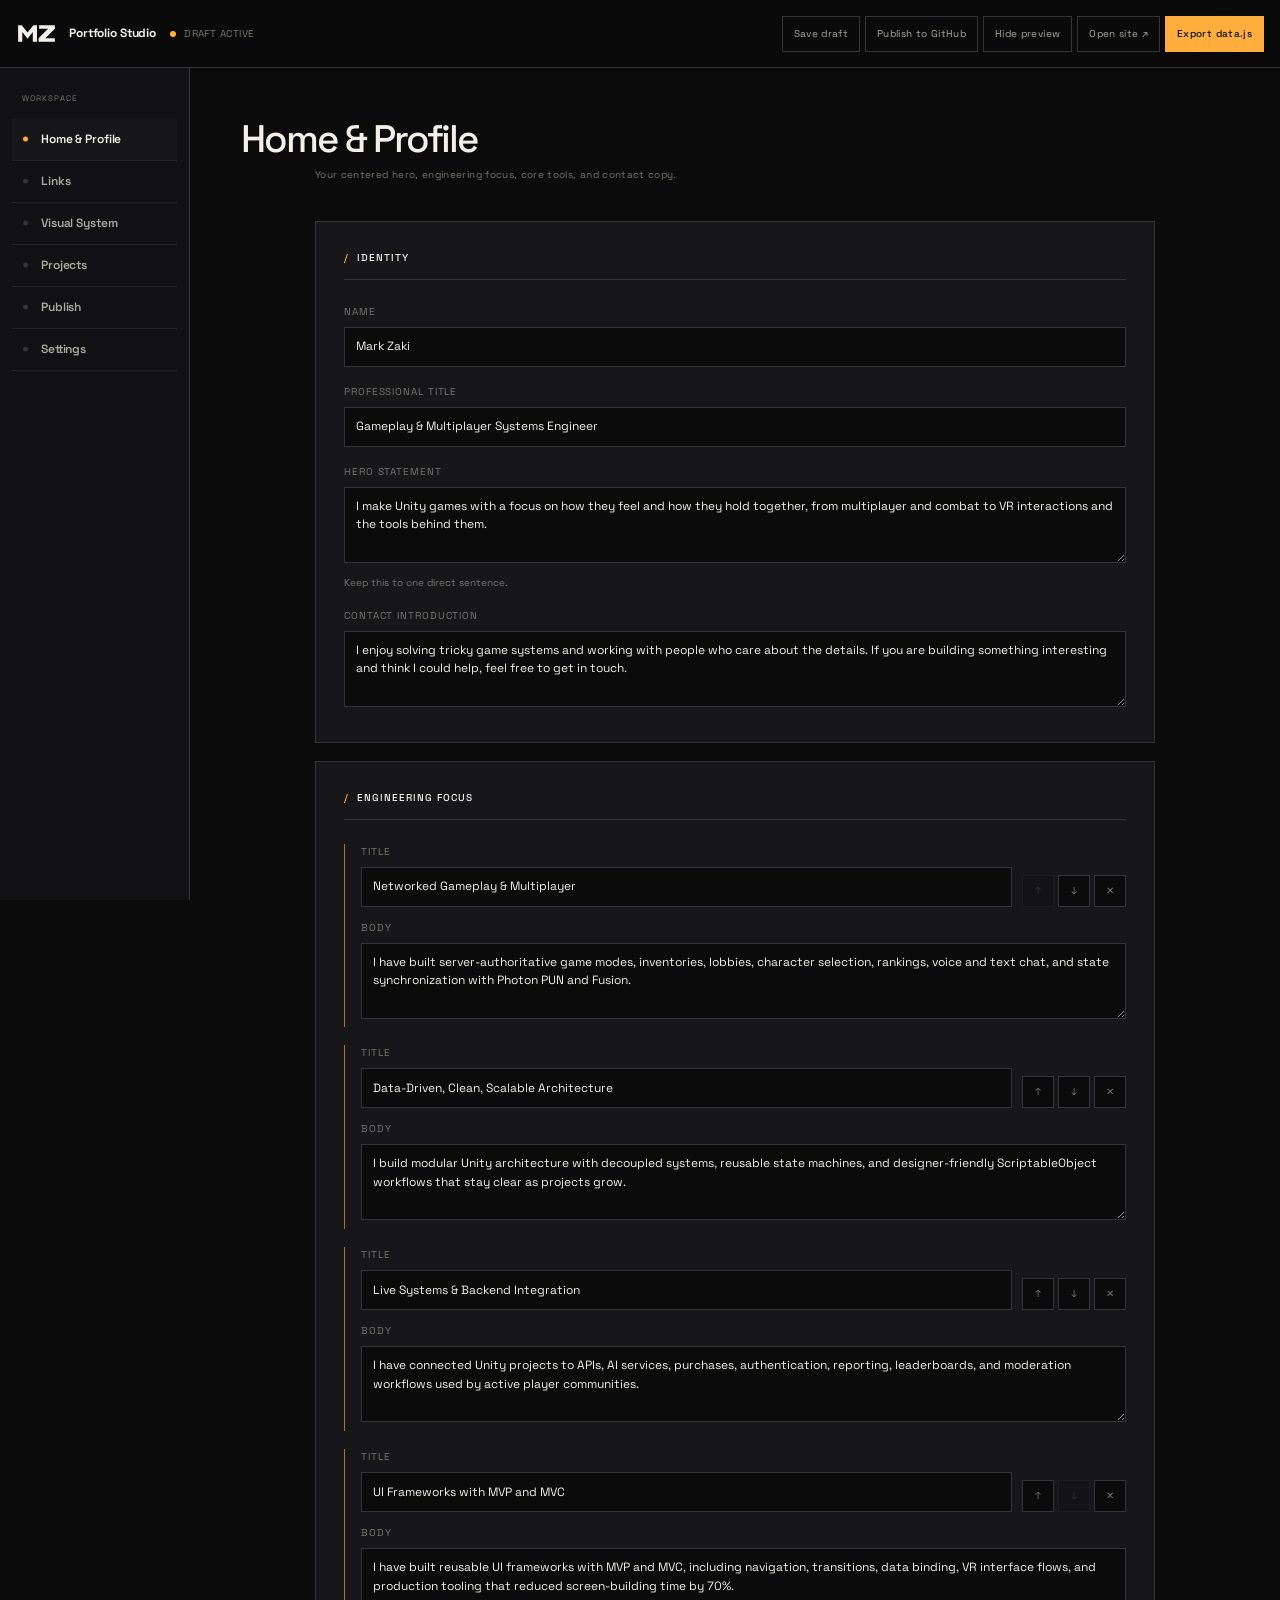
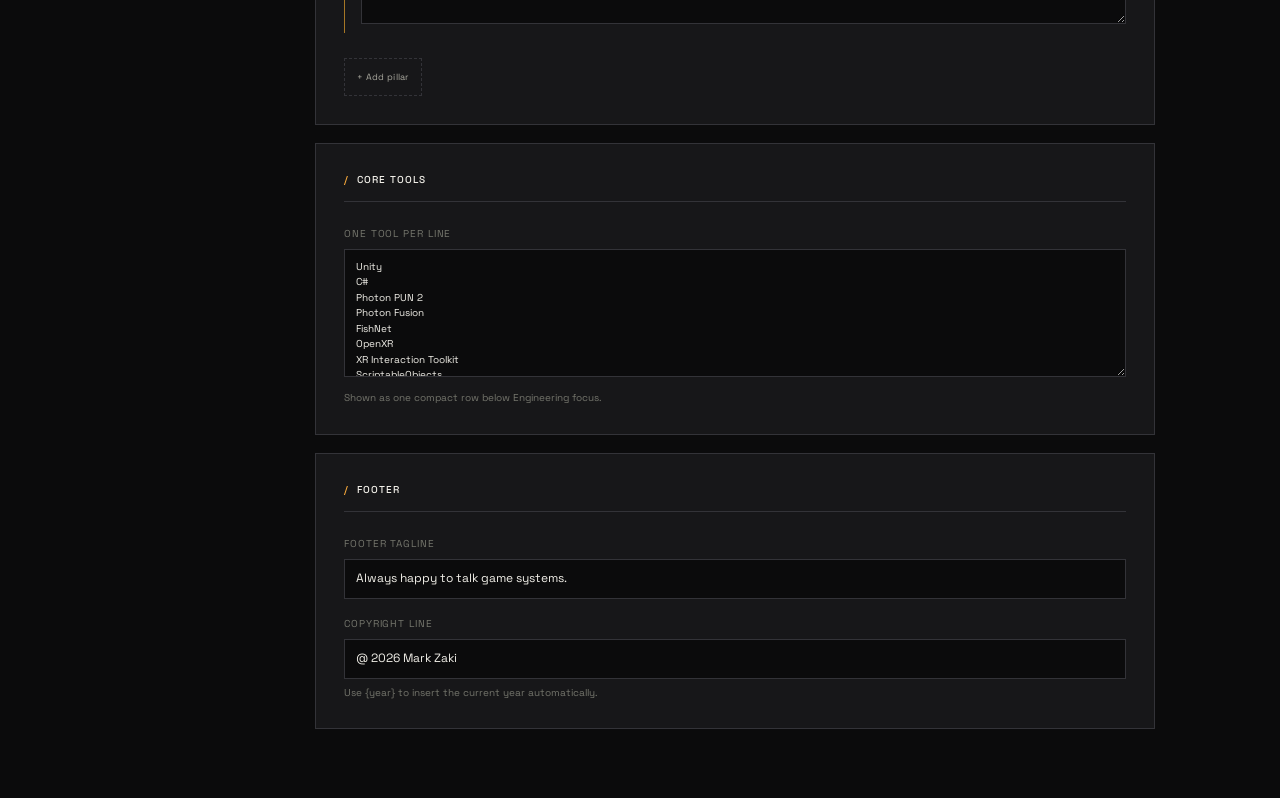
==== commit fde40373: "update" ====
--- a/admin.html
+++ b/admin.html
@@ -13,7 +13,7 @@
     :root{
       --bg:#0b0b0c; --panel:#171719; --panel2:#111113; --line:#333338; --line-soft:#252528;
       --text:#f2f0e9; --muted:#aaa99f; --faint:#74756c; --accent:#ffae3d; --accent-deep:#a67726;
-      --ok:#7fb069; --warn:#e06b5e; --radius:8px; --mono:Arial,Helvetica,sans-serif; --sans:"Space Grotesk",system-ui,sans-serif;
+      --ok:#7fb069; --warn:#e06b5e; --radius:8px; --sans:"Space Grotesk",system-ui,sans-serif; --mono:var(--sans);
     }
     *{box-sizing:border-box;margin:0;padding:0}
     body{background:var(--bg);color:var(--text);font-family:var(--sans);font-size:14px;line-height:1.55;-webkit-font-smoothing:antialiased}
--- a/admin.css
+++ b/admin.css
@@ -17,8 +17,8 @@
   --ok: #9acb76;
   --warn: #ff7868;
   --radius: 2px;
-  --mono: Arial, Helvetica, sans-serif;
   --sans: "Space Grotesk", Arial, sans-serif;
+  --mono: var(--sans);
 }
 
 html {
@@ -1096,6 +1096,36 @@
   font-size: 9px;
 }
 
+/* Keep editor controls readable without making the workspace bulky. */
+:is(
+  .top__status,
+  .top button,
+  .side::before,
+  .preview__label,
+  .tab-sub,
+  .panel > h3,
+  .f__label,
+  .upload-control__button,
+  .upload-control__status,
+  .note,
+  .addbtn,
+  .pitem__meta,
+  .typebtns button,
+  .media-item__preview,
+  .media-item__index,
+  .media-item__meta,
+  .media-item__featured,
+  .visual-preset__font,
+  .font-control__head,
+  .theme-note,
+  .color-choice__label,
+  .export,
+  .lock__box button,
+  .lock__err
+) {
+  font-size: 10px;
+}
+
 /* Responsive editor ------------------------------------------------------- */
 
 @media (max-width: 1320px) {
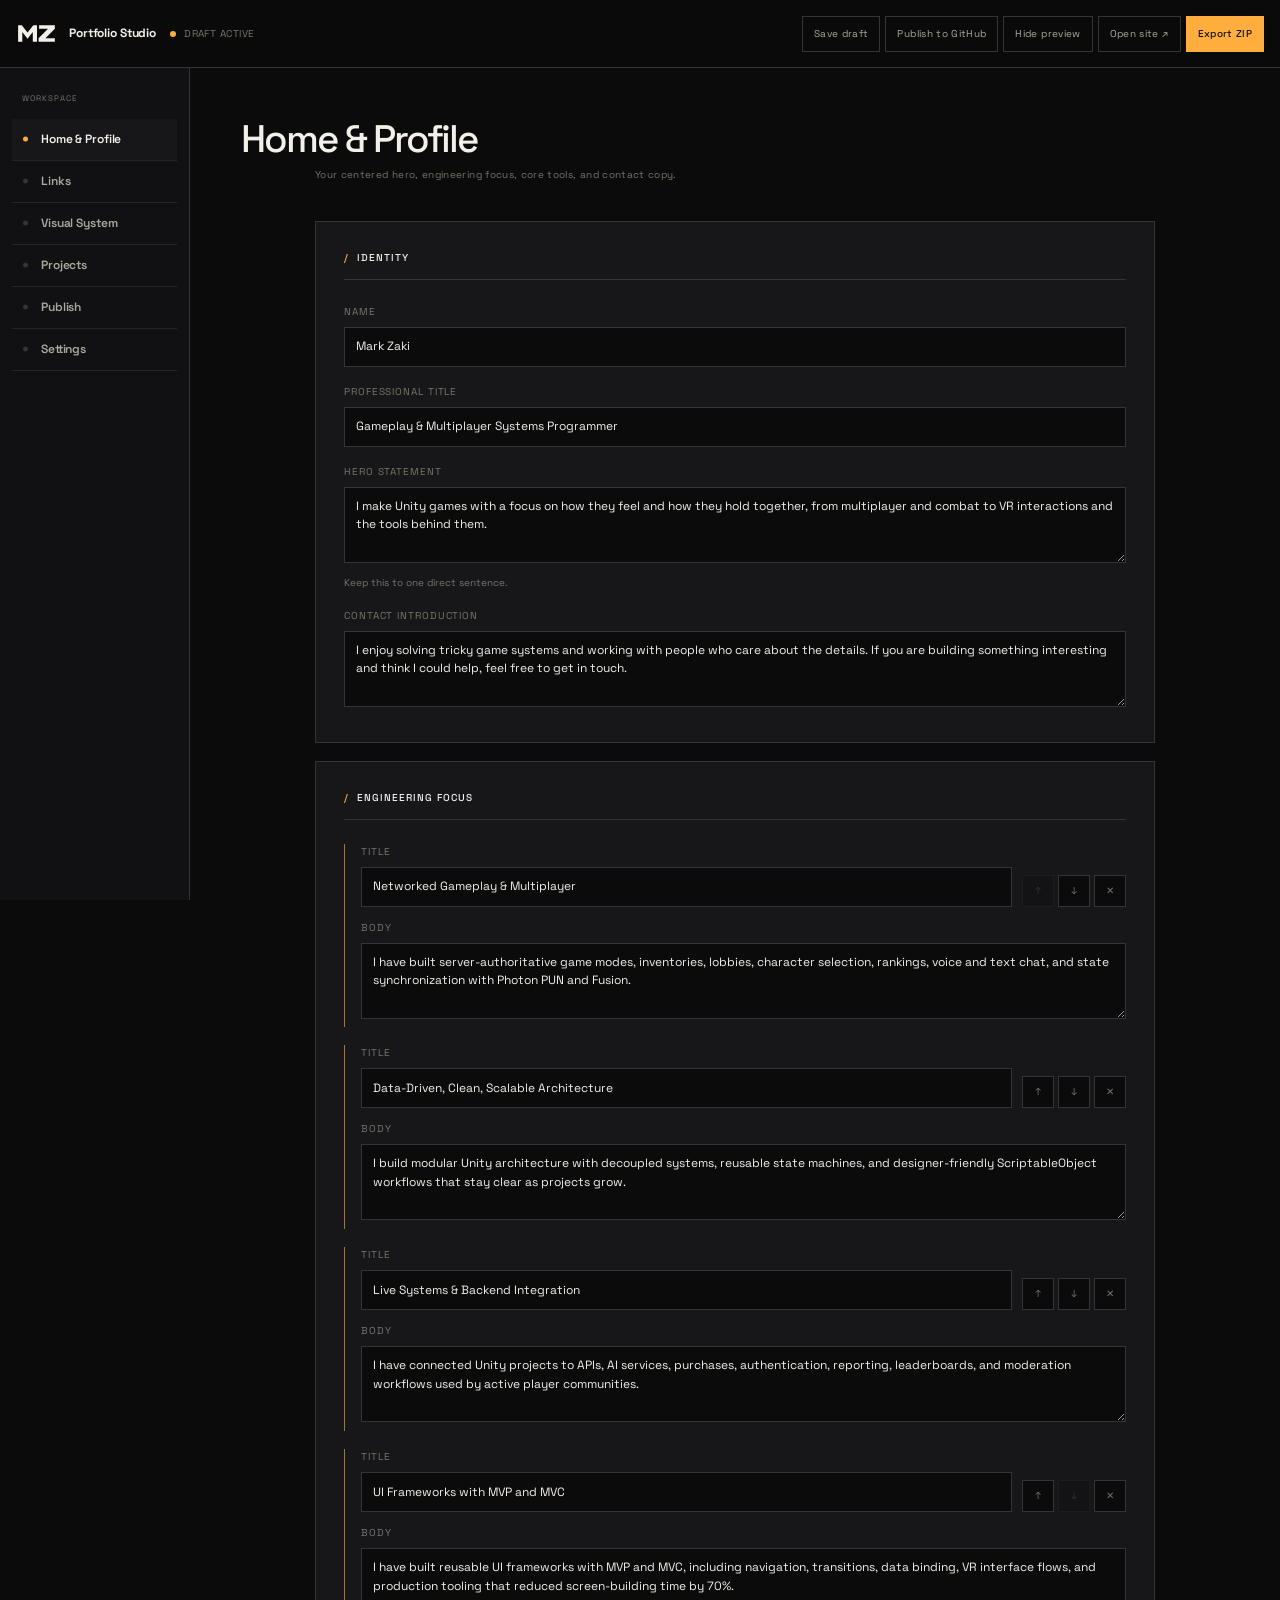
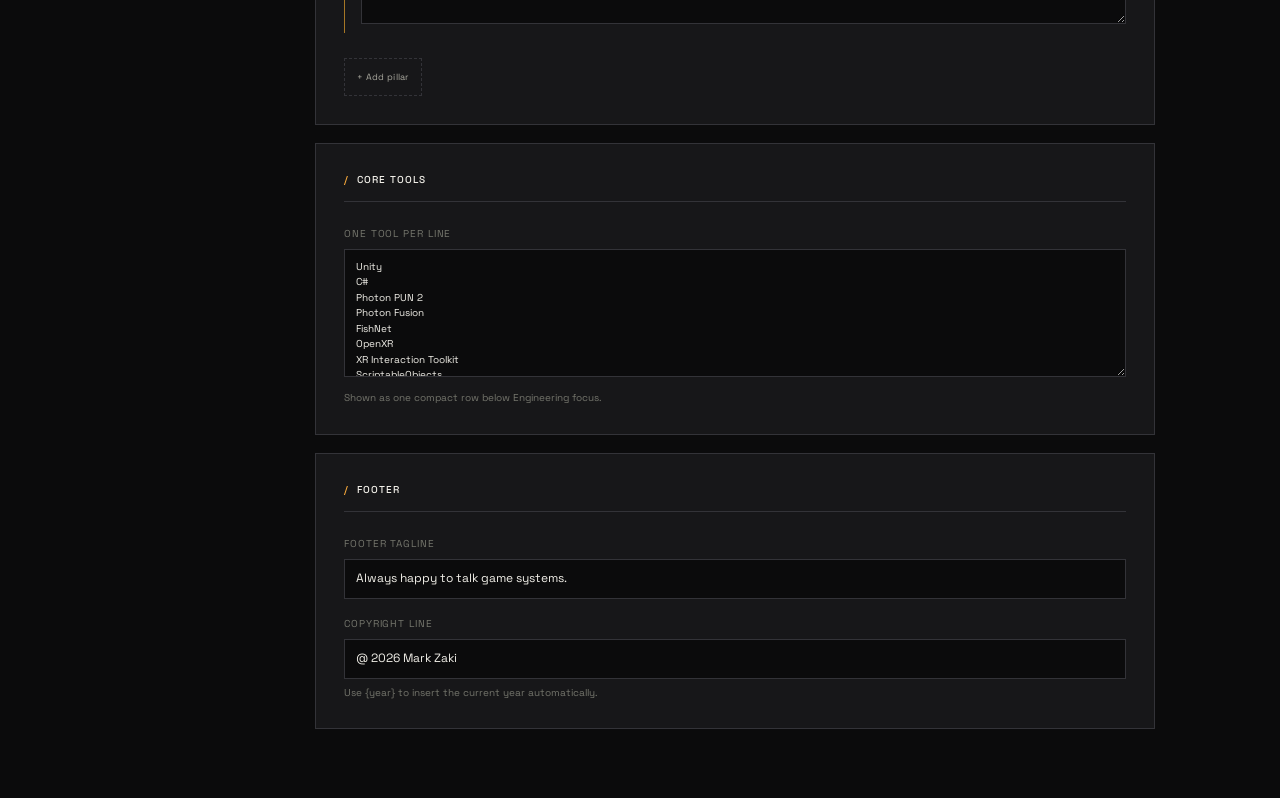
==== commit 5598bb74: "fix base 64 issue" ====
--- a/admin.html
+++ b/admin.html
@@ -7,105 +7,8 @@
   <meta name="robots" content="noindex, nofollow">
   <title>Studio | Site Editor</title>
   <meta name="theme-color" content="#0b0b0c">
-  <link href="https://fonts.googleapis.com/css2?family=DM+Sans:wght@400;500;600;700&family=DM+Serif+Display&family=Fira+Code:wght@400;500&family=IBM+Plex+Sans:wght@400;500;600;700&family=Instrument+Serif&family=Inter:wght@400;500;600;700;800&family=JetBrains+Mono:wght@400;500&family=Manrope:wght@400;500;600;700;800&family=Outfit:wght@400;500;600;700&family=Playfair+Display:wght@500;600;700&family=Plus+Jakarta+Sans:wght@400;500;600;700;800&family=Roboto+Mono:wght@400;500&family=Sora:wght@400;500;600;700&family=Source+Code+Pro:wght@400;500&family=Source+Sans+3:wght@400;500;600;700&family=Space+Grotesk:wght@400;500;600;700&family=Space+Mono:wght@400;700&family=Work+Sans:wght@400;500;600;700&display=swap" rel="stylesheet">
+  <link href="https://fonts.googleapis.com/css2?family=DM+Sans:wght@400;500;600;700&family=DM+Serif+Display&family=IBM+Plex+Sans:wght@400;500;600;700&family=Instrument+Serif&family=Inter:wght@400;500;600;700;800&family=Manrope:wght@400;500;600;700;800&family=Outfit:wght@400;500;600;700&family=Playfair+Display:wght@500;600;700&family=Plus+Jakarta+Sans:wght@400;500;600;700;800&family=Sora:wght@400;500;600;700&family=Source+Sans+3:wght@400;500;600;700&family=Space+Grotesk:wght@400;500;600;700&family=Work+Sans:wght@400;500;600;700&display=swap" rel="stylesheet">
   <link href="https://fonts.googleapis.com/css2?family=Barlow+Condensed:wght@400;500;600;700&family=Lora:wght@400;500;600;700&family=Merriweather:wght@400;700&family=Oswald:wght@400;500;600;700&display=swap" rel="stylesheet">
-  <style>
-    :root{
-      --bg:#0b0b0c; --panel:#171719; --panel2:#111113; --line:#333338; --line-soft:#252528;
-      --text:#f2f0e9; --muted:#aaa99f; --faint:#74756c; --accent:#ffae3d; --accent-deep:#a67726;
-      --ok:#7fb069; --warn:#e06b5e; --radius:8px; --sans:"Space Grotesk",system-ui,sans-serif; --mono:var(--sans);
-    }
-    *{box-sizing:border-box;margin:0;padding:0}
-    body{background:var(--bg);color:var(--text);font-family:var(--sans);font-size:14px;line-height:1.55;-webkit-font-smoothing:antialiased}
-    a{color:var(--accent)}
-    button{font-family:var(--mono);cursor:pointer}
-
-    /* ---- top bar ---- */
-    .top{position:sticky;top:0;z-index:20;display:flex;align-items:center;gap:16px;
-      padding:12px 20px;background:rgba(11,11,12,.95);border-bottom:1px solid var(--line)}
-    .top__brand{font-family:var(--mono);font-weight:700;letter-spacing:.04em}
-    .top__brand b{color:var(--accent)}
-    .top__status{font-family:var(--mono);font-size:12px;color:var(--faint)}
-    .top__status.saved{color:var(--ok)}
-    .top__spacer{flex:1}
-    .top button{font-size:12px;letter-spacing:.03em;padding:8px 13px;border-radius:var(--radius);
-      border:1px solid var(--line);background:var(--panel);color:var(--text);transition:.16s}
-    .top button:hover{border-color:var(--accent-deep);color:var(--accent)}
-    .top button.primary{background:var(--accent);color:#0a0a0b;border-color:var(--accent);font-weight:600}
-    .top button.primary:hover{color:#0a0a0b}
-
-    /* ---- layout ---- */
-    .shell{display:grid;grid-template-columns:190px minmax(0,1fr) minmax(0,520px);min-height:calc(100vh - 53px)}
-    .side{border-right:1px solid var(--line);padding:18px 12px;position:sticky;top:53px;align-self:start;height:calc(100vh - 53px);overflow:auto}
-    .side button{display:block;width:100%;text-align:left;padding:10px 12px;margin-bottom:4px;border:0;border-radius:var(--radius);
-      background:transparent;color:var(--muted);font-size:13px;letter-spacing:.02em}
-    .side button:hover{background:var(--panel);color:var(--text)}
-    .side button.on{background:var(--panel);color:var(--accent)}
-    .main{padding:26px 30px;overflow:auto}
-    .preview{border-left:1px solid var(--line);background:var(--panel2);display:flex;flex-direction:column;position:sticky;top:53px;height:calc(100vh - 53px)}
-    .preview__bar{display:flex;gap:8px;align-items:center;padding:10px 12px;border-bottom:1px solid var(--line)}
-    .preview__bar select{flex:1;min-width:0}
-    .preview iframe{flex:1;width:100%;border:0;background:#fff}
-    .preview.hidden{display:none}
-
-    /* ---- forms ---- */
-    h2.tab-title{font-size:20px;font-weight:700;letter-spacing:-.01em;margin-bottom:4px}
-    .tab-sub{color:var(--faint);font-family:var(--mono);font-size:12px;margin-bottom:22px}
-    .panel{border:1px solid var(--line);border-radius:12px;background:var(--panel);padding:20px;margin-bottom:20px}
-    .panel>h3{font-size:13px;font-family:var(--mono);letter-spacing:.08em;text-transform:uppercase;color:var(--accent);margin-bottom:16px}
-    .f{display:block;margin-bottom:14px}
-    .f__label{display:block;font-family:var(--mono);font-size:11px;letter-spacing:.08em;text-transform:uppercase;color:var(--faint);margin-bottom:6px}
-    .f__hint{display:block;font-size:11px;color:var(--faint);margin-top:5px}
-    .in{width:100%;font-family:var(--sans);font-size:14px;color:var(--text);background:var(--bg);
-      border:1px solid var(--line);border-radius:var(--radius);padding:9px 11px;line-height:1.5}
-    .in:focus{outline:none;border-color:var(--accent-deep);box-shadow:0 0 0 3px rgba(255,174,61,.1)}
-    textarea.in{resize:vertical;min-height:64px}
-    .in--mono{font-family:var(--mono);font-size:13px}
-    .row{display:flex;gap:12px;align-items:flex-end;margin-bottom:12px}
-    .row .f{flex:1;margin-bottom:0}
-    .grid2{display:grid;grid-template-columns:1fr 1fr;gap:0 14px}
-    .check{display:inline-flex;align-items:center;gap:8px;font-size:13px;color:var(--text);margin:6px 0;cursor:pointer}
-    .check input{width:16px;height:16px;accent-color:var(--accent)}
-    .tools{display:flex;gap:5px}
-    .mini{width:30px;height:30px;border:1px solid var(--line);border-radius:6px;background:var(--bg);color:var(--muted);font-size:13px}
-    .mini:hover:not([disabled]){border-color:var(--accent-deep);color:var(--accent)}
-    .mini[disabled]{opacity:.3;cursor:not-allowed}
-    .add{font-size:12px;letter-spacing:.03em;padding:8px 13px;border:1px dashed var(--line);border-radius:var(--radius);
-      background:transparent;color:var(--muted);margin-top:6px}
-    .add:hover{border-color:var(--accent);color:var(--accent)}
-    .danger{color:var(--warn);border-color:transparent;background:transparent}
-    .danger:hover{color:#fff;background:var(--warn)}
-
-    /* ---- project list ---- */
-    .plist{display:flex;flex-direction:column;gap:10px}
-    .pitem{display:flex;align-items:center;gap:12px;border:1px solid var(--line);border-radius:10px;background:var(--panel);padding:12px 14px}
-    .pitem__main{flex:1;min-width:0}
-    .pitem__title{font-weight:600}
-    .pitem__meta{font-family:var(--mono);font-size:11px;color:var(--faint);white-space:nowrap;overflow:hidden;text-overflow:ellipsis}
-    .star{font-size:16px;background:none;border:0;color:var(--faint)}
-    .star.on{color:var(--accent)}
-    .chiprow{display:flex;flex-wrap:wrap;gap:6px;margin-top:8px}
-    .typebtns{display:flex;flex-wrap:wrap;gap:6px;margin-top:8px}
-    .typebtns button{font-size:11px;padding:6px 10px;border:1px solid var(--line);border-radius:6px;background:var(--bg);color:var(--muted)}
-    .typebtns button:hover{border-color:var(--accent-deep);color:var(--accent)}
-    .media-ed{border:1px solid var(--line-soft);border-radius:10px;padding:14px;margin-bottom:12px;background:var(--panel2)}
-    .sub{border-left:2px solid var(--line);padding-left:14px;margin:10px 0}
-    .thumbprev{width:140px;aspect-ratio:16/10;object-fit:cover;border:1px solid var(--line);border-radius:6px;margin-top:8px;background:var(--bg)}
-    .note{font-family:var(--mono);font-size:12px;color:var(--faint);background:var(--panel2);border:1px solid var(--line-soft);border-radius:8px;padding:12px 14px;margin-bottom:18px;line-height:1.6}
-    .note b{color:var(--accent)}
-    pre.export{white-space:pre-wrap;word-break:break-word;background:var(--panel2);border:1px solid var(--line);border-radius:8px;
-      padding:14px;font-family:var(--mono);font-size:11px;max-height:320px;overflow:auto;color:var(--muted)}
-
-    /* ---- lock ---- */
-    .lock{position:fixed;inset:0;z-index:50;display:grid;place-items:center;background:var(--bg)}
-    .lock__box{width:min(360px,90vw);text-align:center}
-    .lock__box h1{font-size:18px;margin-bottom:6px}
-    .lock__box p{color:var(--faint);font-size:13px;margin-bottom:18px}
-    .lock__box input{margin-bottom:12px}
-    .lock__box button{width:100%;padding:11px;border-radius:var(--radius);background:var(--accent);color:#0a0a0b;border:0;font-weight:600}
-    .lock__err{color:var(--warn);font-size:12px;min-height:1em;margin-top:8px}
-    @media(max-width:1100px){ .shell{grid-template-columns:170px 1fr} .preview{display:none} }
-  </style>
   <link rel="stylesheet" href="admin.css">
 </head>
 <body>
@@ -134,7 +37,7 @@
         <button id="btn-github">Publish to GitHub</button>
         <button id="btn-preview-toggle">Hide preview</button>
         <button id="btn-open">Open site ↗</button>
-        <button class="primary" id="btn-export">Export data.js</button>
+        <button class="primary" id="btn-export">Export ZIP</button>
       </div>
     </div>
 
@@ -161,6 +64,7 @@
   (function(){
     "use strict";
     var DRAFT_KEY = "mzPortfolioDraft";
+    var THEME_CACHE_KEY = "mzPortfolioDraftTheme";
     var DRAFT_DB_NAME = "mzPortfolioStudio";
     var DRAFT_STORE = "drafts";
     var PASS_KEY  = "mzAdminPassHash";
@@ -259,6 +163,9 @@
     function clone(o){ return JSON.parse(JSON.stringify(o)); }
     function slug(s){ return String(s||"").toLowerCase().trim().replace(/[^a-z0-9]+/g,"-").replace(/^-|-$/g,"") || "project"; }
     function parseYouTube(v){ if(!v) return ""; var s=String(v).trim(); var m=s.match(/(?:youtu\.be\/|v=|embed\/|shorts\/|live\/)([\w-]{6,})/); return m ? m[1] : s; }
+    function cacheDraftTheme(theme){
+      try { localStorage.setItem(THEME_CACHE_KEY, JSON.stringify(theme || {})); } catch(_){}
+    }
 
     /* ---------- state ---------- */
     var DEFAULTS = {
@@ -320,6 +227,10 @@
           "heroText", "headingText", "projectTitle", "bodyText"
         ].forEach(function(key){ state.THEME[key] = DEFAULTS.THEME[key]; });
       }
+      if (draft && draft.PROFILE) cacheDraftTheme(state.THEME);
+      else {
+        try { localStorage.removeItem(THEME_CACHE_KEY); } catch(_){}
+      }
     }
     var localDraft = null;
     try { localDraft = JSON.parse(localStorage.getItem(DRAFT_KEY) || "null"); } catch(e){}
@@ -355,6 +266,7 @@
     }
     function save(){
       setStatus("saving");
+      cacheDraftTheme(state.THEME);
       clearTimeout(persistTimer);
       persistTimer = setTimeout(flushDraft, 320);
     }
@@ -372,42 +284,63 @@
         alert("Configure GitHub token, owner, and repo in Settings first.");
         current = "settings"; editing = null; render(); return;
       }
-      var content = buildDataJs();
-      var b64 = utf8ToBase64(content);
-      var path = gh.path || "data.js";
       var branch = gh.branch || "main";
-      var apiUrl = "https://api.github.com/repos/" + encodeURIComponent(gh.owner) + "/" + encodeURIComponent(gh.repo) + "/contents/" + path;
-
-      setStatus("saving to GitHub...");
-      fetch(apiUrl + "?ref=" + encodeURIComponent(branch), {
-        headers: { "Authorization": "token " + gh.token, "Accept": "application/vnd.github.v3+json" }
-      })
-      .then(function(r){ return r.json().then(function(d){ return {ok:r.ok, status:r.status, data:d}; }); })
-      .then(function(res){
-        if (!res.ok && res.status !== 404) {
-          throw new Error(res.data.message || "GitHub error " + res.status);
-        }
-        var sha = res.status === 404 ? null : res.data.sha;
-        var body = { message: "Update data.js from admin panel", content: b64, branch: branch };
-        if (sha) body.sha = sha;
-        return fetch(apiUrl, {
-          method: "PUT",
-          headers: {
-            "Authorization": "token " + gh.token,
-            "Accept": "application/vnd.github.v3+json",
-            "Content-Type": "application/json"
-          },
-          body: JSON.stringify(body)
-        });
-      })
-      .then(function(r){ return r.json().then(function(d){ return {ok:r.ok, status:r.status, data:d}; }); })
-      .then(function(res){
-        if (!res.ok) throw new Error(res.data.message || "GitHub PUT error " + res.status);
+      var dataPath = gh.path || "data.js";
+      var ex = collectExport();
+      var b64Data = utf8ToBase64(ex.text);
+      var message = "Update portfolio from admin panel";
+      var savedKey = "mzSavedMediaPaths";
+      var prevPaths = [];
+      try { prevPaths = JSON.parse(localStorage.getItem(savedKey) || "[]"); } catch(_){}
+      var currentPaths = ex.media.map(function(m){ return m.path; });
+      var stale = prevPaths.filter(function(p){ return currentPaths.indexOf(p) === -1; });
+      var apiBase = "https://api.github.com/repos/" + encodeURIComponent(gh.owner) + "/" + encodeURIComponent(gh.repo) + "/contents/";
+      var getHeaders = {
+        "Authorization": "token " + gh.token,
+        "Accept": "application/vnd.github.v3+json"
+      };
+      var putHeaders = {
+        "Authorization": "token " + gh.token,
+        "Accept": "application/vnd.github.v3+json",
+        "Content-Type": "application/json"
+      };
+
+      function putFile(relPath, b64content, isDelete){
+        var apiUrl = apiBase + relPath;
+        return fetch(apiUrl + "?ref=" + encodeURIComponent(branch), { headers: getHeaders })
+          .then(function(r){ return r.json().then(function(d){ return {ok:r.ok, status:r.status, data:d}; }); })
+          .then(function(res){
+            if (!res.ok && res.status !== 404) throw new Error(res.data.message || "GitHub error " + res.status);
+            if (isDelete && res.status === 404) return;
+            var body = { message: message, branch: branch };
+            if (isDelete) body.sha = res.data.sha;
+            else {
+              body.content = b64content;
+              if (res.status !== 404) body.sha = res.data.sha;
+            }
+            return fetch(apiUrl, { method: isDelete ? "DELETE" : "PUT", headers: putHeaders, body: JSON.stringify(body) })
+              .then(function(r){ return r.json().then(function(d){ return {ok:r.ok, status:r.status, data:d}; }); });
+          })
+          .then(function(res){
+            if (res && !res.ok) throw new Error(res.data.message || "GitHub error " + res.status);
+          });
+      }
+
+      setStatus("uploading " + ex.media.length + " image file(s)...");
+      var chain = Promise.resolve();
+      ex.media.forEach(function(m){
+        chain = chain.then(function(){ return putFile(m.path, b64FromDataUrl(m.b64), false); });
+      });
+      stale.forEach(function(p){
+        chain = chain.then(function(){ return putFile(p, "", true).catch(function(){}); });
+      });
+      chain = chain.then(function(){ return putFile(dataPath, b64Data, false); });
+      chain.then(function(){
+        try { localStorage.setItem(savedKey, JSON.stringify(currentPaths)); } catch(_){}
         setStatus("saved to GitHub ✓", true);
         clearTimeout(savedTimer); savedTimer = setTimeout(function(){ setStatus("draft active"); }, 3000);
-        alert("data.js committed to GitHub. It may take 1 to 2 minutes for GitHub Pages to update.");
-      })
-      .catch(function(err){
+        alert("Committed data.js and " + ex.media.length + " image file(s) to GitHub. It may take 1 to 2 minutes for GitHub Pages to update.");
+      }).catch(function(err){
         setStatus("GitHub save failed", false);
         console.error(err);
         alert("Failed to save to GitHub: " + err.message);
@@ -721,8 +654,8 @@
           name:"Warm Graphite",
           note:"Your current grey and dark yellow system.",
           theme:{
-            bg:"#0b0b0c", bg2:"#0b0b0c", surface:"#171719", surface2:"#1e1e21",
-            line:"#333338", lineSoft:"#252528", text:"#f2f0e9", muted:"#aaa99f",
+            bg:"#0b0b0c", surface:"#171719", surface2:"#1e1e21",
+            line:"#333338", text:"#f2f0e9", muted:"#aaa99f",
             faint:"#74756c", accent:"#ffae3d", accentSoft:"#ffe875", accentDeep:"#a67726",
             fontSans:"\"Space Grotesk\", Arial, sans-serif", fontHeading:"\"Manrope\", Arial, sans-serif",
             heroText:"#ffffff",
@@ -733,8 +666,8 @@
           name:"Deep Graphite",
           note:"Cool graphite with a soft silver accent.",
           theme:{
-            bg:"#0c0c0d", bg2:"#0c0c0d", surface:"#18181b", surface2:"#202024",
-            line:"#36363d", lineSoft:"#28282d", text:"#f0f2f4", muted:"#a7acb3",
+            bg:"#0c0c0d", surface:"#18181b", surface2:"#202024",
+            line:"#36363d", text:"#f0f2f4", muted:"#a7acb3",
             faint:"#7b828b", accent:"#b8bec7", accentSoft:"#d8dce1", accentDeep:"#6f7782",
             fontSans:"\"Inter\", Arial, sans-serif", fontHeading:"\"Manrope\", Arial, sans-serif",
             heroText:"#ffffff",
@@ -745,8 +678,8 @@
           name:"Dark Stone",
           note:"Warm stone grey with a quiet neutral accent.",
           theme:{
-            bg:"#0d0d0d", bg2:"#0d0d0d", surface:"#1a1a1a", surface2:"#222222",
-            line:"#3a3a3a", lineSoft:"#2a2a2a", text:"#f1efe9", muted:"#aca79c",
+            bg:"#0d0d0d", surface:"#1a1a1a", surface2:"#222222",
+            line:"#3a3a3a", text:"#f1efe9", muted:"#aca79c",
             faint:"#807b71", accent:"#c1b79f", accentSoft:"#ddd5c4", accentDeep:"#776e5b",
             fontSans:"\"IBM Plex Sans\", Arial, sans-serif", fontHeading:"\"Manrope\", Arial, sans-serif",
             heroText:"#ffffff",
@@ -757,8 +690,8 @@
           name:"Soft Black",
           note:"Simple black surfaces with a soft grey accent.",
           theme:{
-            bg:"#101010", bg2:"#101010", surface:"#1b1b1b", surface2:"#232323",
-            line:"#383838", lineSoft:"#292929", text:"#f2f2f2", muted:"#ababab",
+            bg:"#101010", surface:"#1b1b1b", surface2:"#232323",
+            line:"#383838", text:"#f2f2f2", muted:"#ababab",
             faint:"#7c7c7c", accent:"#d0d0d0", accentSoft:"#ececec", accentDeep:"#777777",
             fontSans:"\"DM Sans\", Arial, sans-serif", fontHeading:"\"DM Sans\", Arial, sans-serif",
             heroText:"#ffffff",
@@ -769,8 +702,8 @@
           name:"Smoke",
           note:"Smoky black with balanced grey contrast.",
           theme:{
-            bg:"#111112", bg2:"#111112", surface:"#1d1d20", surface2:"#252529",
-            line:"#3c3c42", lineSoft:"#2c2c31", text:"#f1f1f3", muted:"#aaaab0",
+            bg:"#111112", surface:"#1d1d20", surface2:"#252529",
+            line:"#3c3c42", text:"#f1f1f3", muted:"#aaaab0",
             faint:"#7d7d85", accent:"#b9b9c0", accentSoft:"#d8d8dd", accentDeep:"#71717a",
             fontSans:"\"Plus Jakarta Sans\", Arial, sans-serif", fontHeading:"\"Manrope\", Arial, sans-serif",
             heroText:"#ffffff",
@@ -781,8 +714,8 @@
           name:"Monochrome",
           note:"Neutral black, white, and steel grey.",
           theme:{
-            bg:"#0b0b0c", bg2:"#0b0b0c", surface:"#161618", surface2:"#1d1d20",
-            line:"#343438", lineSoft:"#252528", text:"#f3f4f5", muted:"#afb3b8",
+            bg:"#0b0b0c", surface:"#161618", surface2:"#1d1d20",
+            line:"#343438", text:"#f3f4f5", muted:"#afb3b8",
             faint:"#7d838b", accent:"#c8cbd0", accentSoft:"#e1e3e6", accentDeep:"#777d85",
             fontSans:"\"Work Sans\", Arial, sans-serif", fontHeading:"\"Manrope\", Arial, sans-serif",
             heroText:"#ffffff",
@@ -998,8 +931,8 @@
       ]));
 
       var paletteSwatches = [
-        ["bg","Page background"],["bg2","Alt band"],["surface","Card surface"],["surface2","Hover surface"],
-        ["line","Borders"],["lineSoft","Faint borders"],["text","Primary text"],["muted","Secondary text"],
+        ["bg","Page background"],["surface","Card surface"],["surface2","Hover surface"],
+        ["line","Borders"],["text","Primary text"],["muted","Secondary text"],
         ["faint","Captions"],["accent","Accent"],["accentSoft","Accent (light)"],["accentDeep","Accent (deep)"]
       ];
       mainEl.appendChild(panel("Foundation palette", colorChoiceBox(paletteSwatches)));
@@ -1110,32 +1043,176 @@
     }
 
     /* ---------- PUBLISH ---------- */
-    function buildDataJs(){
-      return "/* =========================================================================\n" +
-             "   PORTFOLIO DATA - Mark Zaki\n" +
-             "   Generated by admin.html. You can still hand-edit this file by hand.\n" +
-             "   ========================================================================= */\n\n" +
-             "const PROFILE = " + JSON.stringify(state.PROFILE, null, 2) + ";\n\n" +
-             "const THEME = " + JSON.stringify(state.THEME, null, 2) + ";\n\n" +
-             "const PROJECTS = " + JSON.stringify(state.PROJECTS, null, 2) + ";\n";
-    }
-    function download(name, text, mime){
-      var blob = new Blob([text], {type: mime || "text/plain"});
+    var MEDIA_PREFIX = "assets/media/";
+    function extFromDataUrl(dataUrl){
+      var mime = (dataUrl.slice(0, dataUrl.indexOf(";")) || "").split("/")[1] || "";
+      return mime.split("+")[0] || "png";
+    }
+    function b64FromDataUrl(dataUrl){
+      var i = dataUrl.indexOf(",");
+      return i > -1 ? dataUrl.slice(i + 1) : "";
+    }
+    function collectEmbeddedMedia(projects){
+      var out = [];
+      projects.forEach(function(p){
+        var id = slug(p.id || p.title);
+        function take(kind, index, src, suffix){
+          if (typeof src !== "string" || src.indexOf("data:image/") !== 0) return null;
+          var path = MEDIA_PREFIX + id + "-" + kind + (kind === "cover" ? "" : "-" + index) + (suffix || "") + "." + extFromDataUrl(src);
+          out.push({ path: path, b64: src });
+          return path;
+        }
+        if (p.cover) { var r = take("cover", 0, p.cover.src); if (r) p.cover.src = r; }
+        (p.media || []).forEach(function(m, i){
+          if (!m) return;
+          var srcOrig = m.src;
+          var r = take("media", i, srcOrig); if (r) m.src = r;
+          if (m.poster && m.poster !== srcOrig) { r = take("media", i, m.poster, "-poster"); if (r) m.poster = r; }
+        });
+        (p.gallery || []).forEach(function(g, i){
+          if (!g) return;
+          var srcOrig = g.src;
+          var r = take("gallery", i, srcOrig); if (r) g.src = r;
+          if (g.poster && g.poster !== srcOrig) { r = take("gallery", i, g.poster, "-poster"); if (r) g.poster = r; }
+        });
+      });
+      var seen = {}, unique = [];
+      out.forEach(function(x){ if (!seen[x.path]) { seen[x.path] = true; unique.push(x); } });
+      return unique;
+    }
+    function collectExport(){
+      var projects = clone(state.PROJECTS);
+      var media = collectEmbeddedMedia(projects);
+      return {
+        text: "/* =========================================================================\n" +
+              "   PORTFOLIO DATA - Mark Zaki\n" +
+              "   Generated by admin.html. You can still hand-edit this file by hand.\n" +
+              "   ========================================================================= */\n\n" +
+              "const PROFILE = " + JSON.stringify(state.PROFILE, null, 2) + ";\n\n" +
+              "const THEME = " + JSON.stringify(state.THEME, null, 2) + ";\n\n" +
+              "const PROJECTS = " + JSON.stringify(projects, null, 2) + ";\n",
+        media: media
+      };
+    }
+    function buildDataJs(){ return collectExport().text; }
+    function download(name, content, mime){
+      var blob = content instanceof Blob ? content : new Blob([content], {type: mime || "text/plain"});
       var url = URL.createObjectURL(blob);
       var a = h("a", {href: url, download: name});
       document.body.appendChild(a); a.click();
       setTimeout(function(){ URL.revokeObjectURL(url); a.remove(); }, 200);
     }
+    function b64ToBytes(b64){
+      var bin = atob(b64);
+      var bytes = new Uint8Array(bin.length);
+      for (var i = 0; i < bin.length; i++) bytes[i] = bin.charCodeAt(i);
+      return bytes;
+    }
+    function crc32(buf){
+      var table = crc32.table || (crc32.table = (function(){
+        var t = [], c, n, k;
+        for (n = 0; n < 256; n++){ c = n; for (k = 0; k < 8; k++) c = c & 1 ? 0xEDB88320 ^ (c >>> 1) : c >>> 1; t[n] = c >>> 0; }
+        return t;
+      })());
+      var crc = 0xFFFFFFFF, i;
+      for (i = 0; i < buf.length; i++) crc = table[(crc ^ buf[i]) & 0xFF] ^ (crc >>> 8);
+      return (crc ^ 0xFFFFFFFF) >>> 0;
+    }
+    function concatBytes(parts, total){
+      var out = new Uint8Array(total), o = 0;
+      parts.forEach(function(p){ out.set(p, o); o += p.length; });
+      return out;
+    }
+    function buildZip(files){
+      /* Store-only ZIP writer (no compression). files: [{name, data:Uint8Array}] */
+      var enc = new TextEncoder();
+      var chunks = [], central = [], offset = 0;
+      var d = new Date();
+      var dosTime = ((d.getHours() << 11) | (d.getMinutes() << 5) | (Math.floor(d.getSeconds() / 2))) & 0xFFFF;
+      var dosDate = (((d.getFullYear() - 1980) << 9) | ((d.getMonth() + 1) << 5) | d.getDate()) & 0xFFFF;
+      files.forEach(function(f){
+        var nameBytes = enc.encode(f.name);
+        var crc = crc32(f.data), size = f.data.length;
+        var hdr = new Uint8Array(30 + nameBytes.length);
+        var v = new DataView(hdr.buffer);
+        v.setUint32(0, 0x04034b50, true);
+        v.setUint16(4, 20, true);
+        v.setUint16(6, 0x0800, true);
+        v.setUint16(8, 0, true);
+        v.setUint16(10, dosTime, true);
+        v.setUint16(12, dosDate, true);
+        v.setUint32(14, crc, true);
+        v.setUint32(18, size, true);
+        v.setUint32(22, size, true);
+        v.setUint16(26, nameBytes.length, true);
+        v.setUint16(28, 0, true);
+        hdr.set(nameBytes, 30);
+        chunks.push(hdr, f.data);
+        central.push({ nameBytes: nameBytes, crc: crc, size: size, offset: offset });
+        offset += hdr.length + size;
+      });
+      var cdStart = offset, cdSize = 0, cdParts = [];
+      central.forEach(function(c){
+        var cd = new Uint8Array(46 + c.nameBytes.length);
+        var v = new DataView(cd.buffer);
+        v.setUint32(0, 0x02014b50, true);
+        v.setUint16(4, 20, true);
+        v.setUint16(6, 20, true);
+        v.setUint16(8, 0x0800, true);
+        v.setUint16(10, 0, true);
+        v.setUint16(12, dosTime, true);
+        v.setUint16(14, dosDate, true);
+        v.setUint32(16, c.crc, true);
+        v.setUint32(20, c.size, true);
+        v.setUint32(24, c.size, true);
+        v.setUint16(28, c.nameBytes.length, true);
+        v.setUint16(30, 0, true);
+        v.setUint16(32, 0, true);
+        v.setUint16(34, 0, true);
+        v.setUint16(36, 0, true);
+        v.setUint32(38, c.offset, true);
+        v.setUint32(42, 0, true);
+        cd.set(c.nameBytes, 46);
+        cdParts.push(cd);
+        cdSize += cd.length;
+      });
+      var eocd = new Uint8Array(22);
+      var v = new DataView(eocd.buffer);
+      v.setUint32(0, 0x06054b50, true);
+      v.setUint16(4, 0, true);
+      v.setUint16(6, 0, true);
+      v.setUint16(8, central.length, true);
+      v.setUint16(10, central.length, true);
+      v.setUint32(12, cdSize, true);
+      v.setUint32(16, cdStart, true);
+      v.setUint16(20, 0, true);
+      return new Blob([concatBytes(chunks.concat(cdParts).concat([eocd]), cdStart + cdSize + eocd.length)], { type: "application/zip" });
+    }
+    function zipExport(){
+      var ex = collectExport();
+      var files = ex.media.map(function(m){ return { name: m.path, data: b64ToBytes(b64FromDataUrl(m.b64)) }; });
+      files.push({ name: "data.js", data: new TextEncoder().encode(ex.text) });
+      return buildZip(files);
+    }
     function renderPublish(){
-      head("Publish", "Your edits live in this browser as a draft. To make them public, export data.js and commit it.");
+      var ex = collectExport();
+      var embeddedSize = ex.media.reduce(function(sum, m){ return sum + b64FromDataUrl(m.b64).length; }, 0) * 0.75;
+      head("Publish", "Your edits live in this browser as a draft. To make them public, export the site and commit it.");
       mainEl.appendChild(h("div",{class:"note", html:
         "<b>How publishing works.</b> The editor saves a working <em>draft</em> in this browser, and the preview reads it instantly. " +
-        "The public site only changes when you replace <b>data.js</b> in your repository:<br><br>" +
-        "1. Click <b>Export data.js</b> below (or in the top bar).<br>" +
-        "2. In your GitHub repo, open <b>data.js</b> → Edit → paste the new contents (or drag the downloaded file in).<br>" +
-        "3. Commit. GitHub Pages rebuilds and everyone sees the update."}));
+        "Images are no longer embedded in <b>data.js</b> — they are exported as files into <b>assets/media/</b>:<br><br>" +
+        "1. Click <b>Export ZIP</b> below (or in the top bar) to download <b>data.js</b> plus all media files in one archive.<br>" +
+        "2. Unzip it into your repository root (over your local copy, or drag the files into GitHub).<br>" +
+        "3. Commit. GitHub Pages rebuilds and everyone sees the update.<br><br>" +
+        "With a GitHub token configured in Settings, <b>Publish to GitHub</b> uploads the media files and <b>data.js</b> for you automatically."}));
+      if (ex.media.length){
+        mainEl.appendChild(h("div",{class:"note", html:
+          "This draft has <b>" + ex.media.length + " embedded image(s)</b> (≈" + (embeddedSize / 1048576).toFixed(1) + " MB). " +
+          "They will be written as files under <b>assets/media/</b> and referenced by path, keeping <b>data.js</b> small."}));
+      }
       mainEl.appendChild(panel("Export", [
-        h("button",{class:"add", text:"⬇ Export data.js (for the site)", on:{ click:function(){ download("data.js", buildDataJs(), "text/javascript"); } }}),
+        h("button",{class:"add", text:"⬇ Export ZIP (site + media)", on:{ click:function(){ download("portfolio-publish.zip", zipExport(), "application/zip"); } }}),
+        h("button",{class:"add", style:"margin-left:8px", text:"⬇ Export data.js only", on:{ click:function(){ download("data.js", buildDataJs(), "text/javascript"); } }}),
         h("button",{class:"add", style:"margin-left:8px", text:"⬇ Export JSON backup", on:{ click:function(){ download("portfolio-backup.json", JSON.stringify(state,null,2), "application/json"); } }}),
         h("label",{class:"add", style:"margin-left:8px;display:inline-block"}, [
           "⬆ Import JSON backup",
@@ -1151,6 +1228,7 @@
         h("button",{class:"danger", style:"padding:8px 13px;border-radius:8px;font-size:12px", text:"Discard draft & reload from committed data.js", on:{ click:function(){
           if(confirm("Discard ALL unsaved edits and start from the committed data.js?")){
             localStorage.removeItem(DRAFT_KEY);
+            localStorage.removeItem(THEME_CACHE_KEY);
             removeDraftFromDb().catch(function(err){ console.error(err); });
             state=clone(DEFAULTS);
             editing=null;
@@ -1229,7 +1307,7 @@
         flushDraft();
       });
       document.getElementById("btn-github").addEventListener("click", saveToGitHub);
-      document.getElementById("btn-export").addEventListener("click", function(){ download("data.js", buildDataJs(), "text/javascript"); });
+      document.getElementById("btn-export").addEventListener("click", function(){ download("portfolio-publish.zip", zipExport(), "application/zip"); });
       document.getElementById("btn-open").addEventListener("click", function(){ window.open(previewPage.value || "index.html", "_blank"); });
       document.getElementById("preview-refresh").addEventListener("click", refreshPreview);
       previewPage.addEventListener("change", refreshPreview);
--- a/admin.css
+++ b/admin.css
@@ -1,6 +1,6 @@
 /* ==========================================================================
    MARK ZAKI PORTFOLIO STUDIO
-   Interface overrides for the browser-based content editor.
+   Complete interface styles for the browser-based content editor.
    ========================================================================== */
 
 :root {
@@ -21,6 +21,12 @@
   --mono: var(--sans);
 }
 
+* {
+  box-sizing: border-box;
+  margin: 0;
+  padding: 0;
+}
+
 html {
   background: var(--bg);
 }
@@ -32,6 +38,11 @@
   font-family: var(--sans);
   font-size: 13px;
   line-height: 1.6;
+  -webkit-font-smoothing: antialiased;
+}
+
+a {
+  color: var(--accent);
 }
 
 button,
@@ -39,6 +50,10 @@
 textarea,
 select {
   font: inherit;
+}
+
+button {
+  cursor: pointer;
 }
 
 button:focus-visible,
@@ -500,12 +515,6 @@
   margin-bottom: 0;
 }
 
-.grid2 {
-  display: grid;
-  grid-template-columns: repeat(2, minmax(0, 1fr));
-  gap: 0 14px;
-}
-
 .check {
   display: inline-flex;
   align-items: center;
@@ -648,7 +657,6 @@
   color: var(--accent);
 }
 
-.chiprow,
 .typebtns {
   display: flex;
   flex-wrap: wrap;
@@ -1111,13 +1119,11 @@
   .addbtn,
   .pitem__meta,
   .typebtns button,
-  .media-item__preview,
   .media-item__index,
   .media-item__meta,
   .media-item__featured,
   .visual-preset__font,
   .font-control__head,
-  .theme-note,
   .color-choice__label,
   .export,
   .lock__box button,
@@ -1223,10 +1229,6 @@
     padding: 20px 15px;
   }
 
-  .grid2 {
-    grid-template-columns: 1fr;
-  }
-
   .visual-presets {
     grid-template-columns: 1fr;
   }
